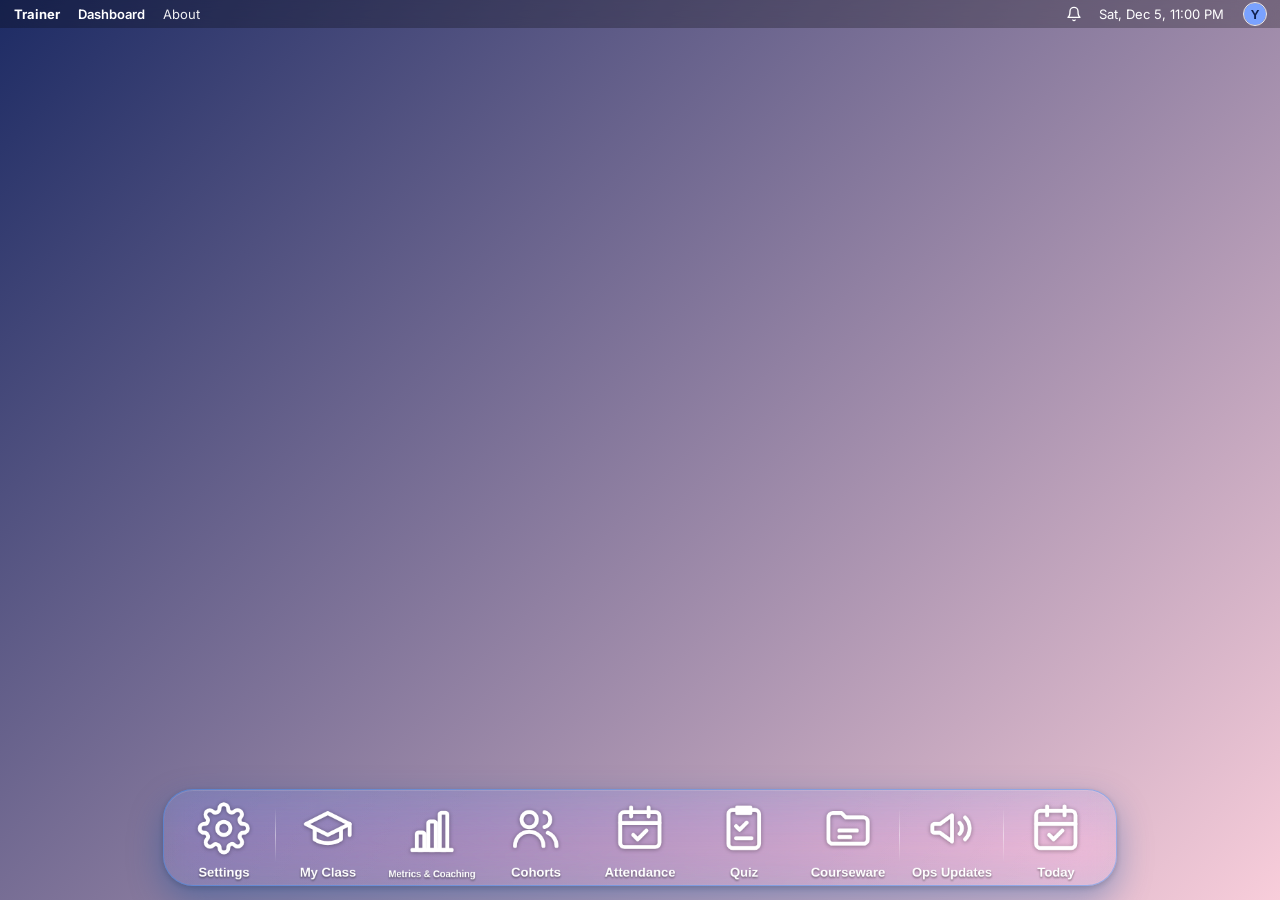
==== index.html @ 0bee83bf "Keep the Today app (published from another session) in the repo so builds don't drop it Co-Authored-" ====
<!doctype html>
<html lang="en">
<head>
  <meta charset="utf-8" />
  <meta name="viewport" content="width=device-width, initial-scale=1" />
  <title>Trainer Desk</title>
  <link rel="preconnect" href="https://fonts.googleapis.com" />
  <link rel="stylesheet" href="https://fonts.googleapis.com/css2?family=Fraunces:opsz,wght@9..144,500;9..144,600;9..144,700&family=Inter:wght@400;500;600;700;800&family=IBM+Plex+Mono:wght@500;600&family=Baloo+2:wght@600;700;800&display=swap" />
  <link rel="stylesheet" href="styles.css" />
  <link rel="stylesheet" href="coaching-compass/cc.css" />
  <link rel="stylesheet" href="today/today.css" />
</head>
<body>
  <header class="menubar">
    <div class="menubar-left">
      <span class="brand">Trainer</span>
      <span class="active-app" id="activeApp">Dashboard</span>
    </div>
    <div class="menubar-right">
      <span id="clock"></span>
    </div>
  </header>

  <main class="desktop" id="desktop"></main>

  <nav class="dock" id="dock" aria-label="Apps"></nav>

  <template id="windowTemplate">
    <section class="window" role="dialog">
      <div class="titlebar">
        <div class="traffic">
          <button class="light close" data-action="close" aria-label="Close"></button>
          <button class="light minimize" data-action="minimize" aria-label="Minimize"></button>
          <button class="light maximize" data-action="maximize" aria-label="Maximize"></button>
        </div>
        <h2 class="title"></h2>
      </div>
      <nav class="crumbs" aria-label="Breadcrumb"></nav>
      <div class="content"></div>
      <div class="resize-handle" aria-hidden="true"></div>
    </section>
  </template>

  <!-- Coaching: parked here until its window opens -->
  <div id="ccHolder" hidden>
<div class="cc-root" id="ccRoot">
<button class="ask-fab" id="askFab" type="button" aria-label="Ask AI" title="Ask AI about your saved coaching data">
  <span class="ask-fab-icon"><svg width="24" height="24" viewBox="0 0 24 24" fill="none" stroke="currentColor" stroke-width="1.8" stroke-linecap="round" stroke-linejoin="round"><path d="M12 3l1.9 4.6L18.5 9.5l-4.6 1.9L12 16l-1.9-4.6L5.5 9.5l4.6-1.9L12 3z"></path><path d="M19 15l.8 1.9 1.9.8-1.9.8L19 20.4l-.8-1.9-1.9-.8 1.9-.8L19 15z"></path><path d="M5 16.5l.6 1.3 1.3.6-1.3.6L5 20.3l-.6-1.3-1.3-.6 1.3-.6L5 16.5z"></path></svg></span>
  <span class="ask-fab-label">Ask AI</span>
</button>

<div class="ask-pop" id="askPop" role="dialog" aria-label="Ask AI" hidden>
  <div class="ask-pop-head">
    <label class="ask-label" for="askInput">What do you need?</label>
    <button class="ask-pop-close" id="askPopClose" type="button" aria-label="Close">&times;</button>
  </div>
  <div class="ask-row">
    <textarea id="askInput" rows="2" placeholder="e.g. Summarize the knowledge gap analysis for week 558"></textarea>
    <button class="primary" id="askSubmitBtn" type="button">Ask</button>
  </div>
  <div class="ask-chips" id="askChips"></div>
  <p class="hint" id="askScope" style="margin:12px 0 0;"></p>
</div>

<div class="cc-scroll" id="ccScroll">
<div class="shell">
  <main class="main">
    <div class="page-head" id="pageHead">
      <nav class="breadcrumb" id="breadcrumb"></nav>
      <header class="topbar" id="topbar">
        <div>
          <p class="eyebrow" id="sectionEyebrow"></p>
          <h1 id="sectionTitle"></h1>
        </div>
      </header>
    </div>
    <p class="sub page-sub" id="sectionSub"></p>


    <section class="panel" data-panel="home">
      <div class="home" id="homeBody">
        <div class="home-top" id="homeTop">
          <div id="homeHeader"></div>
          <div class="stat-row" id="statRow"></div>
        </div>
        <aside class="home-side" id="homeSide" aria-label="Latest analysis">
          <div id="overviewBody"></div>
        </aside>
        <div id="homeApps"></div>
      </div>
    </section>

    <section class="panel" data-panel="data">
      <div class="subtabs" id="dataTabs" hidden></div>
      <div id="repositoryBody" hidden></div>
      <div id="dataPullView">
        <p class="eyebrow">Trigger request</p>
        <div class="request-grid" id="requestForms"></div>
        <div id="requestResult"></div>
      </div>
    </section>

    <section class="panel" data-panel="ask">
      <div class="ask-page-head"><button class="ghost small" id="askAnotherBtn" type="button">Ask another question</button></div>
      <div id="askAnswers"></div>
    </section>

    <section class="panel" data-panel="team">
      <div class="trainee-picker" id="teamCohortPicker"></div>
      <div class="subtabs week-tabs" id="teamWeekTabs" hidden></div>
      <div class="card"><div id="teamPanel"></div></div>
    </section>

    <section class="panel" data-panel="individual">
      <div class="trainee-picker cohort-level" id="indCohortPicker"></div>
      <div class="trainee-picker" id="traineePicker"></div>
      <div class="subtabs week-tabs" id="traineeWeekTabs" hidden></div>
      <div class="trainee-card card" id="traineeCard"></div>
    </section>

    <section class="panel" data-panel="cohorts">
      <div id="cohortsBody"></div>
    </section>

    <section class="panel" data-panel="speed">
      <div class="card" id="speedBody"></div>
    </section>

    <section class="panel" data-panel="spot">
      <div class="card" id="spotBody"></div>
    </section>

    <section class="panel" data-panel="settings">
      <div class="subtabs" id="resourceTabs"></div>
      <div id="settingsBody"></div>
    </section>

    <div class="report-actions" id="reportActions" hidden>
      <button class="ghost small" id="reportCopyBtn" type="button">Copy</button>
      <button class="ghost small" id="reportDocBtn" type="button">Export to Google Doc</button>
      <span class="report-label" id="reportLabel"></span>
      <span class="save-status" id="reportNote"></span>
    </div>

    <footer class="note">Analysis is generated by Claude from the data you provide &mdash; review before sharing with trainees.</footer>
  </main>
</div>

</div>

<div class="modal-root" id="modalRoot" hidden>
  <div class="modal-backdrop" id="modalBackdrop"></div>
  <div class="modal-card" id="modalCard" role="dialog" aria-modal="true"></div>
</div>

<div class="kebab-menu" id="kebabMenu" hidden></div>
</div>
  </div>

  <script src="workspace/workspace.js"></script>
  <script src="app.js"></script>
  <script src="coaching-compass/cc.js"></script>
  <script src="attendance/attendance.js"></script>
  <script src="notify/notify.js"></script>
  <script src="quiz/quiz.js"></script>
  <script src="courseware/courseware.js"></script>
  <script src="teamdocs/teamdocs.js"></script>
  <script src="manager/manager.js"></script>
  <script src="about/about.js"></script>
  <script src="today/today.js"></script>
</body>
</html>
---- styles.css ----
:root {
  --bg-1: #1d2b64;
  --bg-2: #f8cdda;
  --icon-size: 64px;
  --menubar-h: 28px;
  --font-ui: -apple-system, BlinkMacSystemFont, "SF Pro Display", "SF Pro Text", Inter, "Segoe UI", Roboto, sans-serif;
  font-family: var(--font-ui);
  color-scheme: light;
  --glass: rgba(255, 255, 255, 0.28);
  --glass-border: rgba(255, 255, 255, 0.45);
  --window-bg: #f5f5f7;
  --card: #ffffff;
  --window-fg: #1d1d1f;
  --muted: #86868b;
  --line: #e5e5ea;
  --window-border: rgba(0, 0, 0, 0.1);
  --accent: #007aff;
  --on-accent: #ffffff;
  --success: #34c759;
  --success-ink: #1d7a3a;
  --success-bg: rgba(52, 199, 89, 0.15);
  --warning: #ff9500;
  --warning-ink: #a85f00;
  --warning-bg: rgba(255, 149, 0, 0.16);
  --danger: #ff3b30;
  --danger-ink: #c4271d;
  --danger-bg: rgba(255, 59, 48, 0.12);
  --highlight: #ffcc00;
  --badge-bg: #ff3b30;
  --font-heading: var(--font-ui);
  --card-shadow: none;
  --window-shadow: 0 20px 50px rgba(0, 0, 0, 0.35);
  --radius-window: 12px;
  --radius-card: 12px;
}

/* Colorways (Settings → Appearance → Themes). Light is the default. Dark follows the viewer's system unless
   Light is pinned; Playful is its own choice and never follows the system. */
@media (prefers-color-scheme: dark) {
  :root:not([data-theme="light"]) body:not([data-appearance="light"]):not([data-appearance="playful"]) {
  color-scheme: dark;
  --glass: rgba(0, 0, 0, 0.45);
  --glass-border: rgba(255, 255, 255, 0.14);
  --window-bg: #000000;
  --card: #16181c;
  --window-fg: #e7e9ea;
  --muted: #71767b;
  --line: #2f3336;
  --window-border: #2f3336;
  --accent: #1d9bf0;
  --on-accent: #ffffff;
  --success: #00ba7c;
  --success-ink: #00ba7c;
  --success-bg: rgba(0, 186, 124, 0.16);
  --warning: #ffd400;
  --warning-ink: #ffd400;
  --warning-bg: rgba(255, 212, 0, 0.14);
  --danger: #f4212e;
  --danger-ink: #ff5a64;
  --danger-bg: rgba(244, 33, 46, 0.16);
  --highlight: #ffd400;
  --badge-bg: #1d9bf0;
  --card-shadow: none;
  --window-shadow: 0 20px 50px rgba(0, 0, 0, 0.7);
  }
}
:root[data-theme="dark"] body:not([data-appearance="light"]):not([data-appearance="playful"]),
body[data-appearance="dark"] {
  color-scheme: dark;
  --glass: rgba(0, 0, 0, 0.45);
  --glass-border: rgba(255, 255, 255, 0.14);
  --window-bg: #000000;
  --card: #16181c;
  --window-fg: #e7e9ea;
  --muted: #71767b;
  --line: #2f3336;
  --window-border: #2f3336;
  --accent: #1d9bf0;
  --on-accent: #ffffff;
  --success: #00ba7c;
  --success-ink: #00ba7c;
  --success-bg: rgba(0, 186, 124, 0.16);
  --warning: #ffd400;
  --warning-ink: #ffd400;
  --warning-bg: rgba(255, 212, 0, 0.14);
  --danger: #f4212e;
  --danger-ink: #ff5a64;
  --danger-bg: rgba(244, 33, 46, 0.16);
  --highlight: #ffd400;
  --badge-bg: #1d9bf0;
  --card-shadow: none;
  --window-shadow: 0 20px 50px rgba(0, 0, 0, 0.7);
}
body[data-appearance="light"] {
  color-scheme: light;
  --glass: rgba(255, 255, 255, 0.28);
  --glass-border: rgba(255, 255, 255, 0.45);
  --window-bg: #f5f5f7;
  --card: #ffffff;
  --window-fg: #1d1d1f;
  --muted: #86868b;
  --line: #e5e5ea;
  --window-border: rgba(0, 0, 0, 0.1);
  --accent: #007aff;
  --on-accent: #ffffff;
  --success: #34c759;
  --success-ink: #1d7a3a;
  --success-bg: rgba(52, 199, 89, 0.15);
  --warning: #ff9500;
  --warning-ink: #a85f00;
  --warning-bg: rgba(255, 149, 0, 0.16);
  --danger: #ff3b30;
  --danger-ink: #c4271d;
  --danger-bg: rgba(255, 59, 48, 0.12);
  --highlight: #ffcc00;
  --badge-bg: #ff3b30;
  --font-heading: var(--font-ui);
  --card-shadow: none;
  --window-shadow: 0 20px 50px rgba(0, 0, 0, 0.35);
  --radius-window: 12px;
  --radius-card: 12px;
}
body[data-appearance="playful"] {
  color-scheme: light;
  --glass: rgba(255, 255, 255, 0.34);
  --glass-border: rgba(255, 255, 255, 0.6);
  --window-bg: #f0f9f0;
  --card: #ffffff;
  --window-fg: #2c3e50;
  --muted: #5d6d7e;
  --line: #d7ecd7;
  --window-border: #c8e6c9;
  --accent: #4caf50;
  --on-accent: #08330f;
  --success: #4caf50;
  --success-ink: #2e7d32;
  --success-bg: rgba(76, 175, 80, 0.16);
  --warning: #f9a825;
  --warning-ink: #8a5a00;
  --warning-bg: #fff9c4;
  --danger: #8a2be2;
  --danger-ink: #6b21b8;
  --danger-bg: #f1e4fb;
  --highlight: #ffeb3b;
  --violet: #8a2be2;
  --badge-bg: #8a2be2;
  --font-heading: "Baloo 2", "Fredoka", var(--font-ui);
  --card-shadow: 0 2px 4px rgba(44, 62, 80, 0.06), 0 10px 24px rgba(44, 62, 80, 0.14);
  --window-shadow: 0 24px 56px rgba(44, 62, 80, 0.32);
  --radius-window: 22px;
  --radius-card: 22px;
}

* { box-sizing: border-box; }
[hidden] { display: none !important; }

html, body {
  margin: 0;
  height: 100%;
  overflow: hidden;
}

body {
  background: linear-gradient(135deg, var(--bg-1), var(--bg-2));
  color: var(--window-fg);
  font-family: var(--font-ui);
}
h1, h2, h3, h4, h5, .title, .brand { font-family: var(--font-heading); }

body[data-wallpaper="ocean"] { --bg-1: #0f2027; --bg-2: #2c5364; }
body[data-wallpaper="sunset"] { --bg-1: #ff512f; --bg-2: #dd2476; }
body[data-wallpaper="forest"] { --bg-1: #134e5e; --bg-2: #71b280; }
body[data-wallpaper="photo"] { background: #1f2023 var(--wallpaper-photo) center / cover no-repeat; }

/* ---------- Menu bar ---------- */
.menubar {
  position: fixed;
  inset: 0 0 auto 0;
  height: calc(var(--menubar-h) + env(safe-area-inset-top, 0px));
  padding-top: env(safe-area-inset-top, 0px);
  display: flex;
  justify-content: space-between;
  align-items: center;
  padding-inline: 14px;
  font-size: 13px;
  color: #fff;
  background: rgba(0, 0, 0, 0.25);
  backdrop-filter: blur(20px);
  -webkit-backdrop-filter: blur(20px);
  z-index: 10000;
}
.menubar-left { display: flex; gap: 18px; }
.menubar .brand { font-weight: 700; }
.active-app { font-weight: 600; }

/* ---------- Desktop ---------- */
.desktop {
  position: absolute;
  inset: calc(var(--menubar-h) + env(safe-area-inset-top, 0px)) 0 0 0;
}

/* ---------- Dock ---------- */
#dock {
  position: fixed;
  left: 50%;
  bottom: calc(14px + env(safe-area-inset-bottom, 0px));
  transform: translateX(-50%);
  display: flex;
  align-items: flex-end;
  gap: 4px;
  padding: 6px 10px 5px;
  border-radius: 30px;
  /* Liquid glass, tinted by the colorway (Settings → Appearance → Themes): almost clear, with only a hint of the
     accent in the fill, the rim and the glow beneath, and very little white. */
  background: linear-gradient(180deg, color-mix(in srgb, var(--accent) 9%, rgba(255, 255, 255, 0.03)), color-mix(in srgb, var(--accent) 3%, transparent) 60%, color-mix(in srgb, var(--accent) 6%, rgba(255, 255, 255, 0.015)));
  border: 1px solid color-mix(in srgb, var(--accent) 32%, rgba(255, 255, 255, 0.12));
  box-shadow:
    inset 0 1px 0.5px rgba(255, 255, 255, 0.12),
    inset 0 -1px 1px rgba(255, 255, 255, 0.04),
    0 14px 34px color-mix(in srgb, var(--accent) 22%, rgba(0, 0, 0, 0.18)),
    0 2px 6px rgba(0, 0, 0, 0.18);
  backdrop-filter: blur(22px) saturate(150%) brightness(1.02);
  -webkit-backdrop-filter: blur(22px) saturate(150%) brightness(1.02);
  z-index: 9999;
}
/* A faint diagonal glint, like light sliding across the glass. */
#dock::before {
  content: "";
  position: absolute;
  inset: 0;
  border-radius: inherit;
  pointer-events: none;
  background: linear-gradient(115deg, rgba(255, 255, 255, 0.045) 0%, rgba(255, 255, 255, 0) 32%, rgba(255, 255, 255, 0) 68%, rgba(255, 255, 255, 0.026) 100%);
  mix-blend-mode: soft-light;
}

.dock-item {
  position: relative;
  display: flex;
  flex-direction: column;
  align-items: center;
  width: calc(var(--icon-size) + 36px);
  /* The face is drawn at full magnified size and scaled down, so the item keeps the base size. */
  height: calc(var(--icon-size) + 19.6px);
  border: 0;
  padding: 0;
  background: none;
  color: #fff;
  cursor: pointer;
  touch-action: none;
  user-select: none;
  -webkit-user-select: none;
}
/* Magnification scales the icon and its name together, upward from the base, so the dock
   itself never changes size. The face is laid out at the largest magnification (--dock-max)
   and scaled down to --mag / --dock-max: the browser caches it as a bitmap at that full size,
   so magnifying only ever shrinks the bitmap less, never stretches it (no visible pixels). */
.dock-face {
  --dock-max: 1.45; /* keep in step with the 0.45 boost in app.js */
  position: absolute;
  left: 50%;
  bottom: 0;
  display: flex;
  flex-direction: column;
  align-items: center;
  gap: calc(4px * var(--dock-max));
  transform: translateX(-50%) translateX(var(--shift, 0px)) scale(calc(var(--mag, 1) / var(--dock-max)));
  transform-origin: 50% 100%;
  will-change: transform;
}
.dock-icon {
  position: relative;
  width: calc(var(--icon-size) * var(--dock-max));
  height: calc(var(--icon-size) * var(--dock-max));
  border-radius: 24%;
  display: grid;
  place-items: center;
}
.dock-icon svg {
  width: 82%;
  height: 82%;
  color: #fff;
  filter: drop-shadow(0 1.5px 3px rgba(0, 0, 0, 0.35));
}
.dock-label {
  font-size: calc(13px * var(--dock-max));
  font-weight: 600;
  line-height: 1.2;
  white-space: nowrap;
  text-shadow: 0 1.5px 3px rgba(0, 0, 0, 0.45);
}
.dock-item.running .dock-icon::after {
  content: "";
  position: absolute;
  top: calc((var(--icon-size) + 1px) * var(--dock-max));
  left: 50%;
  width: calc(5px * var(--dock-max));
  height: calc(5px * var(--dock-max));
  margin-left: calc(-2.5px * var(--dock-max));
  border-radius: 50%;
  /* A small colored dot (the colorway's accent) that pops in when an app opens. */
  background: var(--accent);
  box-shadow: 0 0 calc(6px * var(--dock-max)) var(--accent);
  animation: dot-pop 0.35s cubic-bezier(0.34, 1.56, 0.64, 1) both;
}
@keyframes dot-pop { from { scale: 0; } to { scale: 1; } }
#dock.reordering .dock-item { cursor: grabbing; }
.dock-item.dragging { z-index: 1; opacity: 0.9; }
.dock-item.dragging .dock-icon svg { filter: drop-shadow(0 9px 15px rgba(0, 0, 0, 0.4)); }
.dock-item.bounce { animation: bounce 0.6s cubic-bezier(0.28, 0.84, 0.42, 1); }
@keyframes bounce {
  0%, 100% { transform: translateY(0); }
  28% { transform: translateY(-16px); }
  52% { transform: translateY(0); }
  70% { transform: translateY(-6px); }
  86% { transform: translateY(0); }
}
/* A thin divider between the trainer apps and the tools (Ops Updates, Settings). */
.dock-item.group-start::before {
  content: "";
  position: absolute;
  left: -3px;
  top: 14%;
  bottom: 22%;
  width: 1px;
  background: linear-gradient(180deg, transparent, rgba(255, 255, 255, 0.45), transparent);
}
/* Unread count on an app's icon. */
.dock-badge {
  position: absolute;
  top: calc(-3px * var(--dock-max));
  right: calc(-3px * var(--dock-max));
  min-width: calc(19px * var(--dock-max));
  height: calc(19px * var(--dock-max));
  padding: 0 calc(5px * var(--dock-max));
  border-radius: 99px;
  background: var(--badge-bg);
  color: #fff;
  font-size: calc(11px * var(--dock-max));
  font-weight: 700;
  line-height: calc(19px * var(--dock-max));
  text-align: center;
  box-shadow: 0 0 0 calc(2px * var(--dock-max)) rgba(0, 0, 0, 0.25);
}

/* ---------- Windows ---------- */
.window {
  position: absolute;
  min-width: 320px;
  min-height: 220px;
  display: flex;
  flex-direction: column;
  border-radius: var(--radius-window);
  overflow: hidden;
  background: var(--window-bg);
  color: var(--window-fg);
  border: 1px solid var(--window-border);
  box-shadow: var(--window-shadow);
  animation: pop 0.18s ease-out;
}
.window.inactive { box-shadow: 0 10px 30px rgba(0, 0, 0, 0.2); }
.window.inactive .light { background: #c7c7c7 !important; }
.window.closing { animation: shrink 0.15s ease-in forwards; }
.window.minimized { display: none; }
.window.maximized {
  top: 0 !important;
  left: 0 !important;
  width: 100% !important;
  height: calc(100% - var(--icon-size) - 54px) !important;
  border-radius: 0;
}
@keyframes pop {
  from { transform: scale(0.85); opacity: 0; }
  to { transform: scale(1); opacity: 1; }
}
@keyframes shrink {
  to { transform: scale(0.85); opacity: 0; }
}

.titlebar {
  position: relative;
  display: flex;
  align-items: center;
  height: 38px;
  padding: 0 12px;
  border-bottom: 1px solid var(--line);
  cursor: grab;
  user-select: none;
  flex-shrink: 0;
}
.titlebar:active { cursor: grabbing; }
.title {
  position: absolute;
  left: 0;
  right: 0;
  margin: 0;
  text-align: center;
  font-size: 13px;
  font-weight: 600;
  pointer-events: none;
}
.traffic { display: flex; gap: 8px; z-index: 1; }
.light {
  width: 12px;
  height: 12px;
  border-radius: 50%;
  border: 0;
  padding: 0;
  cursor: pointer;
}
.light.close { background: #ff5f57; }
.light.minimize { background: #febc2e; }
.light.maximize { background: #28c840; }

/* Breadcrumbs under every window's title: Trainer Desk › App › … */
.crumbs {
  display: flex;
  align-items: center;
  gap: 4px;
  height: 30px;
  padding: 0 14px;
  flex-shrink: 0;
  overflow: hidden;
  white-space: nowrap;
  font-size: 12px;
  color: var(--muted);
  border-bottom: 1px solid var(--line);
  background: color-mix(in srgb, var(--window-bg) 94%, var(--muted));
}
.crumbs .crumb {
  min-width: 0;
  max-width: 260px;
  overflow: hidden;
  text-overflow: ellipsis;
  border: 0;
  background: none;
  padding: 2px 4px;
  border-radius: 5px;
  font: inherit;
  color: inherit;
}
.crumbs button.crumb { cursor: pointer; }
.crumbs button.crumb:hover { color: var(--accent); background: color-mix(in srgb, var(--accent) 10%, transparent); }
.crumbs button.crumb:focus-visible { outline: 2px solid var(--accent); outline-offset: 1px; }
.crumbs .crumb-current { color: var(--window-fg); font-weight: 600; flex-shrink: 1; }
.crumbs .crumb-sep { opacity: 0.55; }
/* Dialogs sit below the title and crumbs, so the crumbs stay clickable. */
.window > .sheet { top: 69px; }
/* Coaching Compass's own trail moves into the window's crumb bar; its Back button stays. */
.content.embed .breadcrumb > :not(.crumb-back) { display: none; }

.content {
  flex: 1;
  overflow: auto;
  padding: 18px;
  font-size: 14px;
}

.resize-handle {
  position: absolute;
  right: 0;
  bottom: 0;
  width: 16px;
  height: 16px;
  cursor: nwse-resize;
}

/* ---------- App content ---------- */
.app-body h3 { margin: 0 0 10px; font-size: 15px; }
.app-body .muted { color: var(--muted); }

.app-body .form-row {
  display: flex;
  justify-content: space-between;
  align-items: center;
  padding: 12px 0;
  border-bottom: 1px solid var(--line);
  gap: 12px;
}
.app-body .form-row:last-child { border-bottom: 0; }
.app-body .form-row select, .app-body .form-row input[type="range"] { min-width: 160px; }

.app-body .stats {
  display: grid;
  grid-template-columns: repeat(3, 1fr);
  gap: 10px;
  margin-bottom: 18px;
}
.app-body .stat {
  padding: 12px;
  border-radius: 10px;
  border: 1px solid var(--line);
}
.app-body .stat .value { font-size: 22px; font-weight: 700; }
.app-body .stat .label { font-size: 12px; color: var(--muted); }

.app-body table { width: 100%; border-collapse: collapse; }
.app-body th, .app-body td {
  text-align: left;
  padding: 8px 6px;
  border-bottom: 1px solid var(--line);
}
.app-body th { font-size: 12px; color: var(--muted); font-weight: 600; }

.app-body .progress {
  height: 6px;
  border-radius: 3px;
  background: var(--line);
  overflow: hidden;
}
.app-body .progress > span {
  display: block;
  height: 100%;
  background: var(--accent);
}

.app-body .cohort-grid {
  display: grid;
  grid-template-columns: repeat(auto-fill, minmax(200px, 1fr));
  gap: 12px;
}
.app-body .cohort-card {
  padding: 14px;
  border-radius: 12px;
  border: 1px solid var(--line);
}
.app-body .cohort-card h4 { margin: 0 0 4px; font-size: 14px; }
.app-body .cohort-card .meta { font-size: 12px; color: var(--muted); margin-bottom: 10px; }
.app-body .badge {
  display: inline-block;
  padding: 2px 8px;
  border-radius: 999px;
  font-size: 11px;
  font-weight: 600;
}
.app-body .badge.active { background: var(--success-bg); color: var(--success-ink); }
.app-body .badge.upcoming { background: color-mix(in srgb, var(--accent) 16%, transparent); color: var(--accent); }
.app-body .badge.completed { background: color-mix(in srgb, var(--window-fg) 10%, transparent); color: var(--muted); }

@media (max-width: 640px) {
  .window {
    left: 8px !important;
    width: calc(100% - 16px) !important;
  }
  .app-body .stats { grid-template-columns: 1fr; }
}

.content.embed {
  position: relative;
  padding: 0;
  overflow: hidden;
}

@media (prefers-reduced-motion: reduce) {
  .window, .window.closing, .dock-item.bounce { animation: none; }
  .dock-item { transition: none; }
  .dock-item.running .dock-icon::after { animation: none; }
}
.dock-item:focus-visible { outline: 2px solid #fff; outline-offset: 4px; border-radius: 14px; }

.content.flush {
  padding: 0;
  overflow: hidden;
}

/* ---------- Settings ---------- */
.settings-layout {
  display: grid;
  grid-template-columns: 190px minmax(0, 1fr);
  height: 100%;
}
.settings-nav {
  display: flex;
  flex-direction: column;
  gap: 2px;
  padding: 14px 10px;
  border-right: 1px solid var(--line);
  background: color-mix(in srgb, var(--window-fg) 4%, transparent);
  overflow-y: auto;
}
.settings-nav button {
  display: flex;
  align-items: center;
  gap: 10px;
  padding: 6px 10px;
  border: 0;
  border-radius: 7px;
  background: none;
  color: inherit;
  font: inherit;
  font-size: 13px;
  text-align: left;
  cursor: pointer;
}
.settings-nav button:hover { background: color-mix(in srgb, var(--window-fg) 7%, transparent); }
.settings-nav button[aria-current="page"] { background: var(--accent); color: var(--on-accent); }
.settings-nav button:focus-visible { outline: 2px solid var(--accent); outline-offset: 1px; }
.nav-icon {
  width: 22px;
  height: 22px;
  flex: none;
  display: grid;
  place-items: center;
  border-radius: 6px;
  color: #fff;
}
.nav-icon svg { width: 14px; height: 14px; }
.settings-page-slot { min-width: 0; min-height: 0; }
.settings-page {
  height: 100%;
  overflow-y: auto;
  padding: 18px 22px;
}
.settings-page.cc-ui {
  position: relative;
  contain: layout; /* keeps Coaching Compass's pop-ups inside this page */
  overflow: hidden;
  padding: 0;
  background: transparent;
}
.cc-ui-scroll {
  height: 100%;
  overflow-y: auto;
  padding: 18px 22px;
}

.photo-row { align-items: flex-start; }
.photo-note { margin: 4px 0 0; font-size: 12px; max-width: 30ch; }
.photo-controls { display: flex; align-items: center; gap: 8px; flex-wrap: wrap; justify-content: flex-end; }
.photo-thumb {
  width: 56px;
  height: 36px;
  border-radius: 6px;
  border: 1px solid var(--line);
  background: center / cover no-repeat;
}
.button-like {
  position: relative;
  display: inline-flex;
  align-items: center;
  padding: 5px 12px;
  border: 1px solid var(--line);
  border-radius: 7px;
  background: var(--card);
  color: inherit;
  font: inherit;
  font-size: 13px;
  cursor: pointer;
}
.button-like:hover { background: color-mix(in srgb, var(--window-fg) 6%, var(--window-bg)); }
.button-like:focus-within, .button-like:focus-visible { outline: 2px solid var(--accent); outline-offset: 1px; }
.button-like input[type="file"] { position: absolute; inset: 0; opacity: 0; cursor: pointer; }

@media (max-width: 640px) {
  .settings-layout { grid-template-columns: 1fr; grid-template-rows: auto minmax(0, 1fr); }
  .settings-nav { flex-direction: row; border-right: 0; border-bottom: 1px solid var(--line); overflow-x: auto; }
}

/* ---------- Cohorts ---------- */
.app-body .app-head {
  display: flex;
  align-items: center;
  justify-content: space-between;
  gap: 12px;
  margin-bottom: 10px;
}
.app-body .app-head h3 { margin: 0; }
.app-body .stats-4 { grid-template-columns: repeat(4, 1fr); }
.app-body .stat .of { font-size: 14px; font-weight: 500; color: var(--muted); }
.btn,
.btn-primary {
  padding: 7px 14px;
  border-radius: 8px;
  border: 1px solid var(--line);
  background: var(--card);
  color: inherit;
  font: inherit;
  font-size: 13px;
  font-weight: 600;
  cursor: pointer;
}
.btn-primary { background: var(--accent); border-color: var(--accent); color: var(--on-accent); }
.btn:hover { background: color-mix(in srgb, var(--window-fg) 6%, var(--window-bg)); }
.btn-primary:hover { filter: brightness(1.08); }
.btn:focus-visible, .btn-primary:focus-visible { outline: 2px solid var(--accent); outline-offset: 2px; }
.app-body .badge.unscheduled { background: var(--warning-bg); color: var(--warning-ink); }

.sheet {
  position: absolute;
  inset: 0;
  z-index: 5;
  display: grid;
  place-items: start center;
  padding: 48px 16px 16px;
  background: rgba(0, 0, 0, 0.25);
}
.sheet-card {
  width: min(380px, 100%);
  display: flex;
  flex-direction: column;
  gap: 12px;
  padding: 20px;
  border-radius: 12px;
  background: var(--card);
  color: var(--window-fg);
  box-shadow: 0 18px 40px rgba(0, 0, 0, 0.3);
}
.sheet-card h3 { margin: 0 0 4px; font-size: 15px; }
.sheet-card .field { display: flex; flex-direction: column; gap: 5px; font-size: 12px; font-weight: 600; color: var(--muted); }
.sheet-card .field input,
.sheet-card .field select {
  padding: 8px 10px;
  border: 1px solid var(--line);
  border-radius: 8px;
  background: var(--card);
  color: var(--window-fg);
  font: inherit;
  font-size: 13px;
  font-weight: 400;
}
.sheet-card .field :focus { outline: 2px solid var(--accent); outline-offset: 0; }
.sheet-status { margin: 0; min-height: 1em; font-size: 12px; color: var(--muted); }
.sheet-actions { display: flex; justify-content: flex-end; gap: 8px; }
@media (max-width: 640px) {
  .app-body .stats-4 { grid-template-columns: repeat(2, 1fr); }
}

.app-body .metric-groups {
  display: grid;
  grid-template-columns: repeat(3, 1fr);
  gap: 12px;
  margin-bottom: 18px;
}
.app-body .metric-group {
  padding: 12px;
  border-radius: 12px;
  background: color-mix(in srgb, var(--window-fg) 4%, transparent);
}
.app-body .metric-group h4 {
  margin: 0 0 8px;
  font-size: 11px;
  font-weight: 700;
  letter-spacing: 0.06em;
  text-transform: uppercase;
  color: var(--muted);
}
.app-body .metric-pair { display: grid; grid-template-columns: 1fr 1fr; gap: 8px; }
.app-body .metric-pair.single { grid-template-columns: 1fr; }
.app-body .metric-pair .stat { background: var(--window-bg); }
.app-body .stat .hint { margin-top: 4px; font-size: 11px; color: var(--muted); line-height: 1.35; }
.content.app-body { container-type: inline-size; }
@container (max-width: 820px) {
  .metric-groups { grid-template-columns: 1fr !important; }
}
@container (max-width: 520px) {
  .metric-groups { grid-template-columns: 1fr !important; }
}

.app-body .group-head { display: flex; align-items: center; justify-content: space-between; gap: 8px; margin-bottom: 8px; }
.app-body .group-head h4 { margin: 0; }
.btn-small { padding: 3px 10px; font-size: 12px; }
.btn:disabled { opacity: 0.6; cursor: default; }
.app-body .group-note { margin: 8px 0 0; min-height: 1em; font-size: 11px; color: var(--muted); }

.app-body .group-avg {
  display: inline-flex;
  align-items: baseline;
  gap: 6px;
  margin-right: auto;
  margin-left: 10px;
}
.app-body .group-avg b { font-size: 18px; font-weight: 700; }
.app-body .group-avg small { font-size: 11px; color: var(--muted); }
.app-body .group-head h4,
.app-body .group-avg small,
.app-body .group-head .btn { white-space: nowrap; }
.app-body .group-head .btn { flex: none; }

/* ---------- Cohort list, schedule, My Class ---------- */
.app-body .stats-5 { grid-template-columns: repeat(5, 1fr); }
@container (max-width: 700px) { .app-body .stats-5 { grid-template-columns: repeat(3, 1fr); } }
.app-body .overview-freeze {
  position: sticky;
  top: -18px;
  z-index: 3;
  margin: -18px -18px 0;
  padding: 18px 18px 10px;
  background: var(--window-bg);
  border-bottom: 1px solid var(--line);
}
.app-body .overview-freeze .metric-groups { margin-bottom: 0; }
.app-body .cohort-section { margin-top: 18px; }
.app-body .cohort-section h4 { margin: 0 0 8px; font-size: 13px; }
.app-body .cohort-section .empty { margin: 0; font-size: 13px; }
.app-body .cohort-list { list-style: none; margin: 0; padding: 0; border: 1px solid var(--line); border-radius: 10px; overflow: hidden; }
.app-body .cohort-row + .cohort-row { border-top: 1px solid var(--line); }
.app-body .row-main {
  display: grid;
  grid-template-columns: minmax(0, 2fr) minmax(0, 1.3fr) minmax(0, 1.6fr) minmax(0, 0.8fr) auto;
  align-items: center;
  gap: 12px;
  padding: 10px 12px;
}
.app-body .row-toggle {
  display: flex;
  align-items: center;
  gap: 8px;
  min-width: 0;
  padding: 0;
  border: 0;
  background: none;
  color: inherit;
  font: inherit;
  text-align: left;
  cursor: pointer;
}
.app-body .row-toggle b { display: block; font-size: 14px; }
.app-body .row-toggle small, .app-body .member-list small, .app-body .pick small { display: block; font-size: 12px; color: var(--muted); }
.app-body .chev { font-size: 18px; line-height: 1; color: var(--muted); transition: transform 0.15s; }
.app-body .cohort-row.open .chev { transform: rotate(90deg); }
.app-body .row-toggle:focus-visible { outline: 2px solid var(--accent); outline-offset: 2px; border-radius: 4px; }
.app-body .row-cell { font-size: 13px; }
.app-body .row-detail { padding: 4px 12px 14px 38px; }
.app-body .row-detail h5 { margin: 10px 0 6px; font-size: 11px; font-weight: 700; letter-spacing: 0.06em; text-transform: uppercase; color: var(--muted); }
@container (max-width: 700px) {
  .app-body .row-main { grid-template-columns: 1fr auto; }
  .app-body .row-main .row-cell { grid-column: 1 / -1; padding-left: 26px; }
}

.app-body .timeline { list-style: none; display: grid; grid-template-columns: repeat(4, 1fr); gap: 6px; margin: 0 0 6px; padding: 0; }
.app-body .timeline li { padding: 8px 10px; border-radius: 8px; border: 1px solid var(--line); border-top-width: 3px; }
.app-body .timeline .tl-classroom { border-top-color: #3b82f6; }
.app-body .timeline .tl-nesting { border-top-color: #10b981; }
.app-body .timeline .tl-now { background: color-mix(in srgb, var(--accent) 10%, transparent); border-color: var(--accent); }
.app-body .timeline .tl-done { opacity: 0.6; }
.app-body .tl-label { display: block; font-size: 12px; font-weight: 600; }
.app-body .tl-dates { display: block; font-size: 12px; color: var(--muted); }
@container (max-width: 560px) { .app-body .timeline { grid-template-columns: 1fr 1fr; } }

.app-body .member-list { list-style: none; margin: 0; padding: 0; display: grid; gap: 4px; }
.app-body .member-list li { display: flex; align-items: center; justify-content: space-between; gap: 8px; padding: 6px 8px; border-radius: 6px; background: color-mix(in srgb, var(--window-fg) 4%, transparent); font-size: 13px; }
.icon-btn { border: 0; background: none; color: var(--muted); font-size: 16px; line-height: 1; padding: 2px 6px; border-radius: 6px; cursor: pointer; }
.icon-btn:hover { color: #dc2626; background: color-mix(in srgb, #dc2626 10%, transparent); }

.pick-list { display: grid; gap: 4px; max-height: 280px; overflow-y: auto; }
.pick { display: flex; align-items: center; gap: 10px; padding: 6px 8px; border-radius: 6px; font-size: 13px; cursor: pointer; }
.pick:hover { background: color-mix(in srgb, var(--window-fg) 5%, transparent); }
.pick.taken { opacity: 0.55; cursor: default; }
.pick small { display: block; font-size: 12px; color: var(--muted); }

.app-body .pill-row { display: flex; gap: 6px; flex-wrap: wrap; margin-bottom: 12px; }
.app-body .pill { padding: 4px 12px; border-radius: 999px; border: 1px solid var(--line); background: none; color: inherit; font: inherit; font-size: 12px; cursor: pointer; }
.app-body .pill.on { background: var(--accent); border-color: var(--accent); color: var(--on-accent); }
.app-body .sub-line { margin: 2px 0 0; font-size: 13px; }
.app-body .progress-block { margin: 6px 0 12px; }
.app-body .progress-line { display: flex; justify-content: space-between; font-size: 13px; margin-bottom: 6px; }
.app-body .progress { height: 8px; }
.app-body .count { font-weight: 500; font-size: 13px; }

.app-body .schedule { list-style: none; margin: 0 0 8px; padding: 0; display: grid; gap: 4px; font-size: 14px; }
.app-body .schedule li { padding: 2px 0 2px 10px; border-left: 3px solid var(--line); }
.app-body .schedule .sch-now { border-left-color: var(--accent); }
.app-body .schedule .sch-done { color: var(--muted); }
.app-body .schedule .sch-endorse { border-left-color: #10b981; }
.app-body .sch-label { font-weight: 400; }

/* Cohort details card */
.app-body .cohort-detail { display: grid; gap: 8px; font-size: 14px; }
.app-body .cd-title { display: flex; align-items: center; flex-wrap: wrap; gap: 8px; font-size: 16px; }
.chip {
  display: inline-flex;
  align-items: center;
  padding: 2px 10px;
  border-radius: 999px;
  background: color-mix(in srgb, var(--window-fg) 8%, transparent);
  font-size: 12px;
  font-weight: 500;
}
.chip.mono {
  border-radius: 4px;
  padding: 2px 7px;
  font-family: "IBM Plex Mono", ui-monospace, monospace;
  font-size: 11px;
  font-weight: 600;
  letter-spacing: 0.04em;
  text-transform: uppercase;
}
.chip.ok { background: var(--success-bg); color: var(--success-ink); }
.app-body .cd-lines { margin: 0; line-height: 1.5; }
.app-body .cd-endorse { margin: 4px 0; font-weight: 700; }
.app-body .row-detail .cohort-detail { margin-top: 6px; }

/* Cohort row: bigger name, compact schedule */
.app-body .row-toggle b { font-size: 17px; }
.app-body .cohort-row.open .row-main { padding-bottom: 0; }
.app-body .row-detail { padding-top: 0; padding-left: 28px; }
.app-body .row-detail .cohort-detail { margin-top: 0; gap: 0; font-size: 11px; }
.app-body .row-detail .cd-endorse { margin: 0; }
.app-body .kebab { font-size: 18px; font-weight: 700; }

.menu-pop {
  position: absolute;
  z-index: 6;
  min-width: 170px;
  padding: 4px;
  border-radius: 8px;
  border: 1px solid var(--line);
  background: var(--card);
  box-shadow: 0 10px 24px rgba(0, 0, 0, 0.18);
  display: flex;
  flex-direction: column;
}
.menu-pop button { padding: 7px 10px; border: 0; border-radius: 6px; background: none; color: inherit; font: inherit; font-size: 13px; text-align: left; cursor: pointer; }
.menu-pop button:hover, .menu-pop button:focus-visible { background: color-mix(in srgb, var(--window-fg) 7%, transparent); outline: none; }
.menu-pop button.danger { color: var(--danger-ink); }

/* Active / Inactive trainees */
.app-body .member-actions { display: inline-flex; align-items: center; gap: 6px; }
.app-body .member-list li.is-inactive > span:first-child { color: var(--muted); }
.app-body tr.is-inactive td { color: var(--muted); }
.app-body .empty-group { margin: 0 0 4px; font-size: 12px; }
.status-pill {
  padding: 5px 14px;
  border-radius: 8px;
  border: 1.5px solid color-mix(in srgb, var(--window-fg) 30%, transparent);
  background: none;
  color: var(--muted);
  font: inherit;
  font-size: 13px;
  font-weight: 600;
  cursor: pointer;
}
.status-pill.on { background: var(--accent); border-color: var(--accent); color: var(--on-accent); }
.status-pill:hover { filter: brightness(1.06); }
.status-pill:focus-visible, .square-btn:focus-visible { outline: 2px solid var(--accent); outline-offset: 2px; }
.status-pill:disabled { opacity: 0.6; cursor: default; }
.square-btn {
  width: 30px;
  height: 30px;
  display: inline-grid;
  place-items: center;
  border-radius: 8px;
  border: 1px solid var(--line);
  background: var(--card);
  color: var(--muted);
  font-size: 16px;
  font-weight: 700;
  line-height: 1;
  cursor: pointer;
}
.square-btn:hover { color: var(--window-fg); }

.outline-btn {
  padding: 5px 12px;
  border-radius: 8px;
  border: 1.5px solid var(--accent);
  background: none;
  color: var(--accent);
  font: inherit;
  font-size: 13px;
  font-weight: 600;
  cursor: pointer;
  white-space: nowrap;
}
.outline-btn:hover { background: color-mix(in srgb, var(--accent) 8%, transparent); }
.outline-btn:focus-visible { outline: 2px solid var(--accent); outline-offset: 2px; }

/* ---------- Attendance ---------- */
.app-body .att-sub { margin: 2px 0 0; font-size: 12px; }
.app-body .att-legend { margin: 0 0 4px; font-size: 11px; }
.app-body .att-filter { display: flex; align-items: center; gap: 6px; font-size: 12px; color: var(--muted); }
.app-body select, .app-body .att-channel, .att-compose {
  padding: 5px 8px;
  border: 1px solid var(--line);
  border-radius: 8px;
  background: var(--card);
  color: var(--window-fg);
  font: inherit;
  font-size: 13px;
}
.app-body .att-detail { padding-right: 12px; }
.app-body .att-detail > .cd-lines { margin: 0 0 8px; font-size: 11px; }
.app-body .att-grid-wrap { overflow-x: auto; border: 1px solid var(--line); border-radius: 10px; }
.app-body .att-grid { width: max-content; min-width: 100%; font-size: 13px; border-collapse: separate; border-spacing: 0; }
.app-body .att-grid th, .app-body .att-grid td { padding: 4px 6px; border-bottom: 1px solid var(--line); white-space: nowrap; background: var(--card); }
.app-body .att-grid th small { display: block; font-weight: 400; }
.app-body .att-grid .att-name { position: sticky; left: 0; z-index: 2; width: 150px; min-width: 150px; max-width: 150px; overflow: hidden; text-overflow: ellipsis; }
.app-body .att-grid .att-total { position: sticky; left: 150px; z-index: 2; width: 88px; min-width: 88px; border-right: 1px solid var(--line); font-variant-numeric: tabular-nums; text-align: center; }
.app-body .att-grid .att-total-edge { border-right: 1px solid var(--line); }
.app-body .att-grid .att-phase { text-align: center; background: color-mix(in srgb, var(--accent) 10%, var(--window-bg)); color: var(--window-fg); }
.app-body .att-grid .att-phase.nest { background: color-mix(in srgb, var(--window-fg) 6%, var(--window-bg)); }
.app-body .att-grid .att-today { background: color-mix(in srgb, var(--accent) 7%, var(--window-bg)); }
.app-body .att-grid .att-group td { padding: 0; background: color-mix(in srgb, var(--window-fg) 5%, var(--window-bg)); font-weight: 600; font-size: 12px; }
.app-body .att-grid .att-group span { position: sticky; left: 8px; display: inline-block; padding: 5px 0; }
.app-body .att-grid .att-empty { font-size: 12px; }
.app-body .att-day { max-width: 112px; padding: 2px 3px; border-radius: 5px; font-size: 11.5px; }
.app-body .att-day.v-ontime { border-color: #16a34a; }
/* Late is orange, Absent and NCNS are red; On time stays white. */
.app-body .att-day.v-late25, .app-body .att-day.v-late50, .app-body .att-day.v-late75, .app-body .att-day.v-late100 { background-color: #f59e0b; border-color: #d97706; color: #1f1300; font-weight: 600; }
.app-body .att-day.v-absent, .app-body .att-day.v-ncns { background-color: #dc2626; border-color: #b91c1c; color: #fff; font-weight: 600; }
.grid-scroll-slider { width: 100%; margin-top: 6px; accent-color: var(--accent); }
.app-body .att-controls { margin-top: 10px; display: flex; flex-direction: column; gap: 6px; }
.app-body .att-line { display: flex; align-items: center; gap: 6px; flex-wrap: wrap; }
.app-body .att-channel { flex: 1; min-width: 220px; max-width: 380px; font-family: ui-monospace, SFMono-Regular, Menlo, monospace; font-size: 12px; }
.app-body .att-export { margin-left: auto; }
.att-icon { width: 28px; height: 28px; font-size: 13px; }
.att-icon:disabled { opacity: 0.45; cursor: default; }
.att-note { margin: 0; font-size: 12px; color: var(--muted); }
.att-note a { color: var(--accent); }
.sheet-card.att-wide { width: min(560px, 100%); max-height: calc(100% - 32px); overflow: auto; }
.att-compose { width: 100%; resize: vertical; line-height: 1.45; }
.att-compose:focus { outline: 2px solid var(--accent); outline-offset: 0; }
.att-compose-actions .att-spacer { flex: 1; }
.att-changed { color: var(--accent); }
.att-table-wrap { max-height: 320px; overflow: auto; border: 1px solid var(--line); border-radius: 8px; }
.att-table-wrap table { width: 100%; border-collapse: collapse; font-size: 13px; }
.att-table-wrap th, .att-table-wrap td { padding: 6px 10px; text-align: left; border-bottom: 1px solid var(--line); }
.att-table-wrap th { position: sticky; top: 0; background: var(--card); font-size: 12px; color: var(--muted); }
.att-history { list-style: none; margin: 0; padding: 0; }
.att-history li { display: flex; align-items: center; justify-content: space-between; gap: 8px; padding: 6px 0; border-top: 1px solid var(--line); font-size: 13px; }
.att-toast {
  position: absolute;
  left: 50%;
  bottom: 20px;
  z-index: 6;
  transform: translateX(-50%);
  padding: 9px 16px;
  border-radius: 8px;
  background: var(--accent);
  color: var(--on-accent);
  font-size: 13px;
  box-shadow: 0 10px 24px rgba(0, 0, 0, 0.25);
}

/* ---------- Performance (Cohorts → trainee) ---------- */
.sheet-card.perf-card { width: min(780px, 100%); max-height: calc(100% - 32px); overflow: hidden; }
.perf-card > h3, .perf-card .perf-head, .perf-card .sheet-actions { flex: none; }
.perf-card .perf-head { display: flex; flex-direction: column; gap: 12px; padding-bottom: 12px; border-bottom: 1px solid var(--line); }
.perf-card .perf-summary { display: grid; grid-template-columns: repeat(3, 1fr); gap: 8px; }
.perf-card .stat { padding: 10px 12px; border: 1px solid var(--line); border-radius: 10px; }
.perf-card .stat .value { font-size: 22px; font-weight: 700; }
.perf-card .stat .label { font-size: 12px; color: var(--muted); }
.perf-card .stat .hint { margin-top: 3px; font-size: 11px; color: var(--muted); }
.perf-card .muted { color: var(--muted); }
.perf-card .perf-weeks, .perf-card .perf-tabs { display: flex; gap: 6px; flex-wrap: wrap; }
.perf-card .pill { padding: 4px 12px; border-radius: 999px; border: 1px solid var(--line); background: none; color: inherit; font: inherit; font-size: 12px; cursor: pointer; }
.perf-card .pill b { margin-left: 4px; }
.perf-card .pill.on { background: var(--accent); border-color: var(--accent); color: var(--on-accent); }
.perf-card .pill:focus-visible { outline: 2px solid var(--accent); outline-offset: 2px; }
.perf-card .perf-meta { margin: 0; font-size: 12px; }
.perf-card .perf-detail { flex: 1 1 auto; min-height: 120px; overflow: auto; padding: 14px; border-radius: 10px; background: var(--surface, var(--window-bg)); color: var(--ink, inherit); font-size: 13px; }
@media (max-width: 560px) { .perf-card .perf-summary { grid-template-columns: 1fr; } }

/* Cohort row actions: + Add Trainee and the cohort ⋮ menu */
.app-body .row-actions { display: inline-flex; align-items: center; gap: 6px; }
.app-body .row-actions .square-btn { width: 28px; height: 28px; }
.btn-danger {
  padding: 7px 14px;
  border-radius: 8px;
  border: 1px solid var(--danger);
  background: var(--danger);
  color: #fff;
  font: inherit;
  font-size: 13px;
  font-weight: 600;
  cursor: pointer;
}
.btn-danger:hover { filter: brightness(1.08); }
.btn-danger:disabled { opacity: 0.6; cursor: default; }
.btn-danger:focus-visible { outline: 2px solid #dc2626; outline-offset: 2px; }
.app-body .my-class + .my-class { margin-top: 22px; }
.app-body .my-class .progress-block { margin: 0 0 10px; }

/* ---------- Notes & Feedback (Cohorts → trainee) ---------- */
.sheet-card.notes-card { width: min(720px, 100%); height: min(640px, calc(100% - 32px)); overflow: hidden; }
.notes-card .notes-tabs { display: flex; gap: 4px; padding: 4px; border-radius: 10px; background: color-mix(in srgb, var(--window-fg) 6%, var(--window-bg)); }
.notes-card .notes-tabs [role="tab"] { flex: 1; padding: 7px 10px; border: 0; border-radius: 7px; background: none; color: var(--muted); font: inherit; font-size: 13px; font-weight: 600; cursor: pointer; }
.notes-card .notes-tabs [role="tab"][aria-selected="true"] { background: var(--card); color: var(--window-fg); box-shadow: 0 1px 3px rgba(0, 0, 0, 0.12); }
.notes-card .notes-tabs [role="tab"]:focus-visible { outline: 2px solid var(--accent); outline-offset: 1px; }
.notes-card .tab-count { margin-left: 4px; padding: 0 6px; border-radius: 999px; background: color-mix(in srgb, var(--window-fg) 8%, transparent); font-size: 11px; font-weight: 600; }
.notes-card .tab-count:empty { display: none; }
.notes-card .notes-spaces { flex: 1; min-height: 0; display: flex; flex-direction: column; }
.notes-card .note-space[hidden] { display: none !important; }
.notes-card .note-space { flex: 1; min-height: 0; }
.notes-card .note-space { display: flex; flex-direction: column; gap: 10px; padding: 14px 16px; border: 1px solid var(--line); border-radius: 12px; background: color-mix(in srgb, var(--window-fg) 3%, var(--window-bg)); min-width: 0; }
.notes-card .note-space h4 { margin: 0; font-size: 14px; }
.notes-card .note-space h4 .muted { font-weight: 500; }
.notes-card .muted { color: var(--muted); }
.notes-card textarea { width: 100%; resize: vertical; padding: 8px 10px; border: 1px solid var(--line); border-radius: 8px; background: var(--card); color: var(--window-fg); font: inherit; font-size: 13px; line-height: 1.45; }
.notes-card textarea:focus { outline: 2px solid var(--accent); outline-offset: 0; }
.notes-card .note-add { display: flex; align-items: center; justify-content: flex-end; gap: 8px; }
.notes-card .note-add .sheet-status { flex: 1; }
.notes-card .note-list { flex: 1; min-height: 0; list-style: none; margin: 0; padding: 0 2px 0 0; display: flex; flex-direction: column; gap: 6px; overflow: auto; }
.notes-card .note { padding: 8px 10px; border-radius: 8px; background: var(--card); border: 1px solid var(--line); }
.notes-card .note-head { display: flex; align-items: center; justify-content: space-between; gap: 8px; font-size: 11px; color: var(--muted); }
.notes-card .note p { margin: 4px 0 0; font-size: 13px; line-height: 1.45; white-space: pre-wrap; overflow-wrap: anywhere; }
.notes-card .note-empty { font-size: 12px; padding: 4px 0; }
.notes-card .note-menu { width: 24px; height: 24px; font-size: 15px; flex: none; }
.notes-card .note-edited { font-style: italic; }
.notes-card .note-edit { margin-top: 6px; }
.notes-card .note-bar { display: flex; align-items: center; justify-content: flex-end; gap: 6px; margin-top: 8px; }
.notes-card .note-bar > span { flex: 1; font-size: 12px; color: var(--muted); }
.notes-card .note-bar.confirm > span { color: #dc2626; font-weight: 600; }
.notes-card .note.editing { border-color: var(--accent); }
.btn-danger.btn-small { padding: 3px 10px; font-size: 12px; }
.notes-card .notes-actions { align-items: center; }
.notes-card .notes-actions [data-export-status] { flex: 1; min-height: 0; }
.notes-card .notes-actions a { color: var(--accent); font-weight: 600; }
.notes-card .doc-stale { color: #b45309; font-weight: 600; }
.notes-card .note-sent { color: #15803d; }
.notes-card .note-share { margin-top: 8px; padding-top: 8px; border-top: 1px dashed var(--line); }
.notes-card .note-share label { display: flex; flex-direction: column; gap: 6px; font-size: 12px; font-weight: 600; color: var(--muted); }
.notes-card .note-share textarea { font-weight: 400; color: var(--window-fg); }

/* ---------- Quiz ---------- */
.content.quiz-root { padding: 0; overflow: hidden; container-type: inline-size; }
.quiz-layout { display: grid; grid-template-columns: 200px minmax(0, 1fr); height: 100%; }
.quiz-side { display: flex; flex-direction: column; gap: 2px; padding: 14px 10px; border-right: 1px solid var(--line); overflow: auto; background: color-mix(in srgb, var(--window-fg) 3%, var(--window-bg)); }
.quiz-side .quiz-new { width: 100%; }
.quiz-side-note { margin: 4px 6px; font-size: 12px; color: var(--muted); }
.quiz-list { list-style: none; margin: 0; padding: 0; display: flex; flex-direction: column; gap: 2px; }
.quiz-list button { width: 100%; text-align: left; padding: 8px 10px; border: 0; border-radius: 8px; background: none; color: inherit; font: inherit; cursor: pointer; }
.quiz-list button b { display: block; font-size: 13px; overflow: hidden; text-overflow: ellipsis; white-space: nowrap; }
.quiz-list button small { font-size: 11px; color: var(--muted); }
.quiz-list button:hover { background: color-mix(in srgb, var(--window-fg) 6%, transparent); }
.quiz-list button[aria-current="true"] { background: var(--accent); color: var(--on-accent); }
.quiz-list button[aria-current="true"] small { color: rgba(255, 255, 255, 0.85); }
.quiz-list button:focus-visible { outline: 2px solid var(--accent); outline-offset: 1px; }
.quiz-main { overflow: auto; padding: 18px; }
.quiz-empty { max-width: 520px; margin: 40px auto; text-align: center; }
.quiz-empty p { line-height: 1.5; }
.quiz-top { display: flex; align-items: center; gap: 10px; margin-bottom: 10px; }
.quiz-top h3 { margin: 0; flex: 1; min-width: 0; overflow: hidden; text-overflow: ellipsis; white-space: nowrap; }
.quiz-save { font-size: 12px; }
.quiz-tabs { display: flex; gap: 4px; padding: 4px; margin-bottom: 14px; border-radius: 10px; background: color-mix(in srgb, var(--window-fg) 6%, var(--window-bg)); }
.quiz-tabs [role="tab"] { flex: 1; padding: 7px 10px; border: 0; border-radius: 7px; background: none; color: var(--muted); font: inherit; font-size: 13px; font-weight: 600; cursor: pointer; }
.quiz-tabs [role="tab"][aria-selected="true"] { background: var(--card); color: var(--window-fg); box-shadow: 0 1px 3px rgba(0, 0, 0, 0.12); }
.quiz-tabs [role="tab"]:focus-visible { outline: 2px solid var(--accent); outline-offset: 1px; }
.quiz-main input[type="text"], .quiz-main input[type="number"], .quiz-main input[type="url"], .quiz-main textarea, .quiz-main select { padding: 7px 9px; border: 1px solid var(--line); border-radius: 8px; background: var(--card); color: var(--window-fg); font: inherit; font-size: 13px; }
.quiz-main textarea { width: 100%; resize: vertical; line-height: 1.45; }
.quiz-main :is(input, textarea, select):focus { outline: 2px solid var(--accent); outline-offset: 0; }
.quiz-fields { display: grid; grid-template-columns: 1fr; gap: 10px; }
.quiz-fields label, .q-key, .quiz-send-row label, .quiz-run-row label, .quiz-paste { display: flex; flex-direction: column; gap: 5px; font-size: 12px; font-weight: 600; color: var(--muted); }
.quiz-fields label .muted, .q-key .muted { font-weight: 400; }
.quiz-fields input[type="text"] { font-size: 15px; font-weight: 600; }
.quiz-pass span { display: flex; align-items: center; gap: 6px; font-weight: 400; color: var(--window-fg); }
.quiz-pass input { width: 80px; }
.quiz-count { margin: 12px 0 8px; font-size: 12px; }
.q-list { list-style: none; margin: 0; padding: 0; display: flex; flex-direction: column; gap: 10px; }
.q-card { display: flex; flex-direction: column; gap: 8px; padding: 12px 14px; border: 1px solid var(--line); border-radius: 12px; background: color-mix(in srgb, var(--window-fg) 2%, var(--window-bg)); }
.q-head { display: flex; align-items: center; gap: 8px; flex-wrap: wrap; }
.q-head b { font-size: 13px; }
.q-points { display: flex; align-items: center; gap: 6px; font-size: 12px; color: var(--muted); }
.q-points input { width: 64px; }
.q-tools { margin-left: auto; display: flex; gap: 4px; }
.q-tools .square-btn { width: 28px; height: 28px; font-size: 13px; }
.q-tools .square-btn:disabled { opacity: 0.35; cursor: default; }
.q-choices { display: flex; flex-direction: column; gap: 6px; align-items: flex-start; }
.q-choice { display: flex; align-items: center; gap: 8px; width: 100%; }
.q-choice input[type="text"] { flex: 1; }
.q-correct { display: flex; align-items: center; gap: 4px; font-size: 12px; font-weight: 700; min-width: 42px; cursor: pointer; }
.q-x { border: 0; background: none; color: var(--muted); font-size: 18px; line-height: 1; cursor: pointer; padding: 0 4px; }
.q-x:hover { color: #dc2626; }
.q-help { margin: 0; font-size: 11px; }
.q-tf { display: flex; align-items: center; gap: 14px; font-size: 13px; }
.q-tf label { display: flex; align-items: center; gap: 5px; cursor: pointer; }
.q-add { display: flex; align-items: center; gap: 8px; flex-wrap: wrap; margin-top: 12px; font-size: 12px; color: var(--muted); }
.quiz-warn { margin-bottom: 12px; padding: 10px 14px; border-radius: 10px; background: color-mix(in srgb, #f59e0b 14%, var(--window-bg)); font-size: 13px; }
.quiz-warn ul { margin: 6px 0 0; padding-left: 18px; }
.quiz-send-row, .quiz-run-row { display: flex; align-items: flex-end; gap: 10px; flex-wrap: wrap; }
.quiz-send-row select, .quiz-run-row select { min-width: 260px; font-weight: 400; color: var(--window-fg); }
.quiz-send-help { margin: 8px 0 0; font-size: 12px; line-height: 1.5; }
.warn-text { color: var(--warning-ink); }
.quiz-note { margin: 10px 0 0; padding: 8px 12px; border-radius: 8px; background: color-mix(in srgb, var(--accent) 10%, var(--window-bg)); font-size: 13px; }
.quiz-h { margin: 18px 0 8px; font-size: 11px; font-weight: 700; letter-spacing: 0.06em; text-transform: uppercase; color: var(--muted); }
.quiz-preview { margin: 0; padding: 12px 14px; border: 1px solid var(--line); border-radius: 10px; white-space: pre-wrap; font: 12.5px/1.5 ui-monospace, SFMono-Regular, Menlo, monospace; max-height: 420px; overflow: auto; }
.app-body .quiz-stats { grid-template-columns: repeat(4, 1fr); margin-top: 14px; }
.quiz-byq { list-style: none; margin: 0; padding: 0; display: flex; flex-direction: column; gap: 6px; }
.quiz-byq li { display: grid; grid-template-columns: 24px minmax(0, 1fr) 160px 80px; align-items: center; gap: 10px; font-size: 13px; }
.byq-n { width: 22px; height: 22px; border-radius: 50%; display: grid; place-items: center; background: color-mix(in srgb, var(--window-fg) 8%, transparent); font-size: 11px; font-weight: 700; }
.byq-text { overflow: hidden; text-overflow: ellipsis; white-space: nowrap; }
.byq-text small { margin-left: 6px; color: var(--muted); font-size: 11px; }
.byq-bar { height: 8px; border-radius: 999px; background: var(--line); overflow: hidden; }
.byq-bar span { display: block; height: 100%; background: var(--accent); }
.byq-pct { text-align: right; font-weight: 600; font-variant-numeric: tabular-nums; }
.byq-pct small { color: var(--muted); font-weight: 400; }
.quiz-table { width: 100%; border-collapse: collapse; font-size: 13px; }
.quiz-table th, .quiz-table td { padding: 8px 10px; border-bottom: 1px solid var(--line); text-align: left; vertical-align: middle; }
.quiz-table th { font-size: 12px; color: var(--muted); font-weight: 600; }
.quiz-table td:last-child { text-align: right; }
.chip { display: inline-block; padding: 2px 8px; border-radius: 999px; font-size: 11px; font-weight: 700; background: color-mix(in srgb, var(--window-fg) 8%, transparent); color: var(--muted); }
.chip.ok { background: var(--success-bg); color: var(--success-ink); }
.chip.bad { background: var(--danger-bg); color: var(--danger-ink); }
.chip.warn { background: var(--warning-bg); color: var(--warning-ink); }
.sheet-card.quiz-detail { width: min(680px, 100%); max-height: calc(100% - 64px); overflow: auto; }
.quiz-detail > p.muted { margin: 0 0 12px; font-size: 13px; color: var(--muted); }
.quiz-detail > h3 { margin: 0 0 4px; }
.sheet-card.quiz-confirm { width: min(460px, 100%); }
.quiz-detail textarea { width: 100%; padding: 8px 10px; border: 1px solid var(--line); border-radius: 8px; background: var(--card); color: var(--window-fg); font: 12.5px/1.5 ui-monospace, SFMono-Regular, Menlo, monospace; resize: vertical; }
.quiz-paste { display: flex; flex-direction: column; gap: 6px; font-size: 12px; font-weight: 600; color: var(--muted); }
.quiz-answers { margin: 0; padding: 0; list-style: none; display: flex; flex-direction: column; gap: 10px; }
.quiz-answers li { padding: 10px 12px; border: 1px solid var(--line); border-radius: 10px; font-size: 13px; }
.qa-q { margin-bottom: 6px; }
.qa-row { display: grid; grid-template-columns: 76px minmax(0, 1fr); gap: 8px; padding: 2px 0; }
.qa-label { font-size: 11px; font-weight: 700; color: var(--muted); text-transform: uppercase; letter-spacing: 0.04em; padding-top: 2px; }
.qa-mark { display: flex; gap: 6px; justify-content: flex-end; margin-top: 6px; }
.quiz-raw summary { cursor: pointer; font-size: 12px; color: var(--muted); }
.quiz-raw pre { white-space: pre-wrap; font: 12px/1.5 ui-monospace, SFMono-Regular, Menlo, monospace; padding: 10px; border-radius: 8px; background: color-mix(in srgb, var(--window-fg) 5%, transparent); }
.quiz-detail .sheet-actions .flex { flex: 1; }
@container (max-width: 720px) {
  .quiz-layout { grid-template-columns: 1fr; grid-template-rows: auto minmax(0, 1fr); }
  .quiz-side { border-right: 0; border-bottom: 1px solid var(--line); max-height: 180px; }
  .app-body .quiz-stats { grid-template-columns: repeat(2, 1fr); }
  .quiz-byq li { grid-template-columns: 24px minmax(0, 1fr) 70px; }
  .byq-bar { display: none; }
}
.quiz-h-note { margin-left: 6px; font-weight: 400; letter-spacing: 0; text-transform: none; }

/* Quiz: side panel sections */
.quiz-nav { display: flex; align-items: center; gap: 10px; width: 100%; padding: 8px 10px; border: 0; border-radius: 8px; background: none; color: inherit; font: inherit; font-size: 13px; font-weight: 600; text-align: left; cursor: pointer; }
.quiz-nav svg { flex: none; color: var(--muted); }
.quiz-nav:hover { background: color-mix(in srgb, var(--window-fg) 6%, transparent); }
.quiz-nav[aria-current="page"] { background: var(--accent); color: var(--on-accent); }
.quiz-nav[aria-current="page"] svg { color: var(--on-accent); }
.quiz-nav:focus-visible { outline: 2px solid var(--accent); outline-offset: 1px; }
.quiz-sub { font-size: 12px; }
.quiz-top:has(> .quiz-sub) h3 { flex: 0 1 auto; }
.quiz-top .quiz-sub { flex: 1; }
.quiz-main.is-buckets { padding: 0; overflow: hidden; }
.bucket-layout { display: grid; grid-template-columns: 230px minmax(0, 1fr); height: 100%; }
.bucket-list { display: flex; flex-direction: column; gap: 10px; padding: 14px 10px; border-right: 1px solid var(--line); overflow: auto; }
.bucket-list .quiz-new { width: 100%; }
.bucket-editor { overflow: auto; padding: 18px; }
.linkish { border: 0; background: none; padding: 0; color: var(--accent); font: inherit; font-weight: 600; cursor: pointer; text-decoration: underline; }
.quiz-send-row select[data-pick-quiz], .quiz-run-row select[data-pick-quiz] { min-width: 220px; }
.roster-table td { vertical-align: top; }
.roster-table td:last-child { text-align: left; }
.roster-crm { display: block; font-size: 11px; }
/* Roster names open the trainee's quiz page: a link without the underline. */
.trainee-link { border: 0; background: none; padding: 0; font: inherit; font-weight: 700; color: var(--accent); cursor: pointer; text-align: left; text-decoration: none; }
.trainee-link:hover { text-decoration: none; opacity: 0.8; }
.trainee-link:focus-visible { outline: 2px solid var(--accent); outline-offset: 2px; border-radius: 3px; }
.trainee-top { flex-wrap: wrap; gap: 10px; }
.trainee-top h3 { margin: 0; flex: 0 1 auto; }
.trainee-top .quiz-sub { flex: 1; min-width: 0; }
.trainee-top [data-roster-refresh] { margin-left: auto; }
.roster-table tr.is-inactive td { color: var(--muted); }
.ok-text { color: var(--success-ink); }
.bad-text { color: var(--danger-ink); }
.link-form { display: grid; grid-template-columns: minmax(0, 1.2fr) minmax(0, 1.4fr) minmax(0, 1fr) auto; gap: 8px; align-items: center; }
.link-list { list-style: none; margin: 10px 0 0; padding: 0; display: flex; flex-direction: column; gap: 8px; }
.link-list li { display: flex; align-items: flex-start; gap: 8px; padding: 10px 12px; border: 1px solid var(--line); border-radius: 10px; }
.link-main { flex: 1; min-width: 0; }
.link-main a { color: var(--accent); text-decoration: none; }
.link-main a:hover { text-decoration: underline; }
.link-main small { display: block; overflow: hidden; text-overflow: ellipsis; white-space: nowrap; font-size: 11px; }
.link-main p { margin: 4px 0 0; font-size: 13px; }
.link-list .square-btn { width: 28px; height: 28px; }
.sheet-card .field input[type="url"] { padding: 8px 10px; border: 1px solid var(--line); border-radius: 8px; background: var(--card); color: var(--window-fg); font: inherit; font-size: 13px; font-weight: 400; }
@container (max-width: 820px) {
  .link-form { grid-template-columns: 1fr; }
  .bucket-layout { grid-template-columns: 1fr; grid-template-rows: auto minmax(0, 1fr); }
  .bucket-list { border-right: 0; border-bottom: 1px solid var(--line); max-height: 170px; }
}
@container (max-width: 720px) {
  .quiz-side { flex-direction: row; overflow-x: auto; max-height: none; }
  .quiz-nav { width: auto; white-space: nowrap; }
}

/* Quiz → Resources: Ask Claude for quiz questions */
.ai-box { display: flex; flex-direction: column; gap: 10px; margin-bottom: 8px; padding: 14px 16px; border: 1px solid color-mix(in srgb, var(--accent) 35%, var(--line)); border-radius: 12px; background: color-mix(in srgb, var(--accent) 5%, var(--window-bg)); }
.ai-title { margin: 0; font-size: 14px; }
.ai-opts { display: flex; align-items: center; gap: 16px; flex-wrap: wrap; font-size: 12px; color: var(--muted); }
.ai-opts label { display: flex; align-items: center; gap: 6px; }
.ai-opts input[type="number"] { width: 64px; }
.ai-types { display: flex; align-items: center; gap: 12px; flex-wrap: wrap; }
.ai-types label, .ai-use label { color: var(--window-fg); cursor: pointer; }
.ai-use { margin: 0; padding: 8px 12px; border: 1px solid var(--line); border-radius: 10px; display: flex; flex-direction: column; gap: 6px; font-size: 13px; }
.ai-use legend { padding: 0 4px; font-size: 12px; font-weight: 600; color: var(--muted); }
.ai-use label { display: flex; align-items: baseline; gap: 6px; flex-wrap: wrap; }
.ai-use small { font-size: 11px; }
.ai-paste summary { cursor: pointer; font-size: 12px; font-weight: 600; color: var(--muted); }
.ai-paste textarea { margin-top: 6px; }
.ai-actions, .ai-add { display: flex; align-items: center; gap: 10px; flex-wrap: wrap; }
.ai-actions .sheet-status { flex: 1; }
.ai-add label { display: flex; align-items: center; gap: 8px; font-size: 12px; font-weight: 600; color: var(--muted); }
.ai-add select { min-width: 220px; font-weight: 400; color: var(--window-fg); }
.ai-added { font-size: 12px; color: #15803d; font-weight: 600; }
.ai-list { list-style: none; margin: 0; padding: 0; display: flex; flex-direction: column; gap: 8px; }
.ai-q { display: flex; gap: 10px; padding: 10px 12px; border: 1px solid var(--line); border-radius: 10px; background: var(--card); }
.ai-q.is-off { opacity: 0.55; }
.ai-pick { padding-top: 2px; }
.ai-q-head { display: flex; align-items: center; gap: 8px; flex-wrap: wrap; }
.ai-q-head small { font-size: 11px; }
.ai-prompt { margin: 6px 0 4px; font-size: 13px; font-weight: 600; }
.ai-choices { margin: 0; padding-left: 4px; list-style: none; font-size: 13px; }
.ai-choices li { padding: 1px 0; }
.ai-choices li.is-answer { color: #15803d; font-weight: 600; }
.ai-key { margin: 0; font-size: 13px; }

/* Quiz → Send Quiz: pick trainees */
.pick-box { margin-top: 12px; padding: 12px 14px; border: 1px solid var(--line); border-radius: 10px; }
.pick-head { display: flex; align-items: baseline; gap: 8px; flex-wrap: wrap; margin-bottom: 8px; font-size: 13px; }
.pick-head .muted { font-size: 12px; }
.pick-tools { margin-left: auto; font-size: 12px; color: var(--muted); }
.pick-tools .linkish { text-decoration: none; }
.pick-grid { display: grid; grid-template-columns: repeat(auto-fill, minmax(260px, 1fr)); gap: 4px 12px; }
.pick-row { display: flex; align-items: center; gap: 8px; padding: 5px 6px; border-radius: 6px; font-size: 13px; cursor: pointer; }
.pick-row:hover { background: color-mix(in srgb, var(--window-fg) 5%, transparent); }
.pick-row.is-off { cursor: default; color: var(--muted); }
.pick-row small { font-size: 11px; }
.pick-name { flex: 0 1 auto; max-width: 70%; overflow: hidden; text-overflow: ellipsis; white-space: nowrap; }
.pick-row small { flex: 1 1 0; min-width: 60px; line-height: 1.25; }
.pick-row .chip { flex: none; }
.pick-sub { margin: 10px 0 4px; font-size: 11px; font-weight: 700; letter-spacing: 0.06em; text-transform: uppercase; }

/* Quiz: types and weights */
.weights-line { margin: 10px 0 0; font-size: 13px; }
.quiz-row2 { display: flex; align-items: flex-end; gap: 16px; flex-wrap: wrap; }
.quiz-type select { min-width: 280px; font-weight: 400; color: var(--window-fg); }
.quiz-type-edit { font-size: 12px; padding-bottom: 8px; }
.quiz-type-warn { margin: 0; font-size: 12px; }
.roster-table td.weighted b { font-size: 14px; }
.roster-table th small { font-weight: 400; }
.sheet-card.weights-card { width: min(460px, 100%); }
.weights-rows { display: flex; flex-direction: column; gap: 8px; }
.weights-row { display: flex; align-items: center; gap: 8px; }
.weights-row input[type="text"] { flex: 1; }
.weights-row input, .weights-pct input { padding: 7px 9px; border: 1px solid var(--line); border-radius: 8px; background: var(--card); color: var(--window-fg); font: inherit; font-size: 13px; }
.weights-pct { display: flex; align-items: center; gap: 4px; font-size: 13px; }
.weights-pct input { width: 72px; }
.weights-row .q-x:disabled { opacity: 0.3; cursor: default; }
.weights-total { margin: 0; font-size: 13px; font-weight: 600; }
.sheet-card.weights-card .btn-small { align-self: flex-start; }
.sheet-card.weights-card p.muted { margin: 0; font-size: 13px; line-height: 1.45; }

/* Check Quiz: review tools, Claude's analysis and the all-answers page */
.review-tools { display: flex; flex-wrap: wrap; align-items: center; gap: 8px; margin: 4px 0 12px; }
.analysis-card { margin: 0 0 16px; padding: 14px 16px; border: 1px solid color-mix(in srgb, var(--accent) 35%, var(--line)); border-radius: 12px; background: color-mix(in srgb, var(--accent) 5%, var(--window-bg)); }
.analysis-head { display: flex; align-items: baseline; gap: 10px; flex-wrap: wrap; }
.analysis-card h4 { margin: 0; font-size: 14px; }
.analysis-card h5 { margin: 12px 0 6px; font-size: 12px; text-transform: uppercase; letter-spacing: 0.04em; color: var(--muted); }
.analysis-summary { margin: 8px 0 0; line-height: 1.5; }
.analysis-list { margin: 0; padding-left: 20px; display: grid; gap: 8px; line-height: 1.45; }
.analysis-list .muted { font-size: 12.5px; }
.aa-filter { display: inline-flex; align-items: center; gap: 6px; font-size: 13px; margin-left: auto; }
.quiz-detail .aa-filter { margin: 8px 0 0; }
.aa-card { border: 1px solid var(--line); border-radius: 12px; padding: 12px 14px; margin-bottom: 12px; }
.aa-q { display: flex; gap: 10px; align-items: flex-start; }
.aa-q small { display: block; margin-top: 2px; }
.aa-choices { display: flex; flex-wrap: wrap; gap: 4px 14px; margin-top: 6px; font-size: 13px; }
.aa-choices .is-key { font-weight: 700; color: var(--ok-fg, #15803d); }
.aa-key { margin-top: 6px; font-size: 13px; }
.aa-key .qa-label { margin-right: 6px; }
.aa-table { margin-top: 8px; }
.aa-table td:first-child { width: 22%; }
.aa-answer { white-space: pre-wrap; }
.aa-none { margin: 8px 0 0; }
.aa-top { display: flex; flex-wrap: wrap; align-items: center; gap: 10px; margin-bottom: 10px; font-size: 13px; }
/* Check Quiz: the cohort level */
.cohort-cards { display: grid; grid-template-columns: repeat(auto-fill, minmax(260px, 1fr)); gap: 12px; }
.cohort-card { display: flex; flex-direction: column; gap: 6px; text-align: left; padding: 14px 16px; border: 1px solid var(--line); border-radius: 12px; background: var(--card); color: var(--window-fg); font: inherit; cursor: pointer; }
.cohort-card:hover { border-color: var(--accent); }
.cohort-card:focus-visible { outline: 2px solid var(--accent); outline-offset: 2px; }
.cohort-card.is-current { border-color: color-mix(in srgb, var(--accent) 55%, var(--line)); box-shadow: 0 0 0 3px color-mix(in srgb, var(--accent) 12%, transparent); }
.cohort-card .cc-top { display: flex; align-items: center; justify-content: space-between; gap: 8px; font-size: 14.5px; }
.cohort-card > .muted { font-size: 12.5px; }
.cohort-card .cc-nums { display: grid; grid-template-columns: repeat(3, 1fr); gap: 8px; margin-top: 4px; }
.cohort-card .cc-nums b { display: block; font-size: 15px; }
.cohort-card .cc-nums small { color: var(--muted); font-size: 11px; }
.find-box { display: flex; align-items: center; gap: 8px; font-size: 13px; font-weight: 600; margin: 4px 0 6px; }
.find-box input, .by-trainee-head input { width: min(320px, 100%); padding: 6px 10px; border: 1px solid var(--line); border-radius: 8px; background: var(--card); color: var(--window-fg); font: inherit; font-size: 13px; font-weight: 400; }
.find-list { list-style: none; margin: 0 0 12px; padding: 0; display: grid; gap: 4px; }
.find-list li { padding: 4px 0; }
.find-none { margin: 0 0 12px; }
.by-trainee-head { display: flex; align-items: center; justify-content: space-between; gap: 10px; flex-wrap: wrap; }
.analysis-panel { margin: 0 0 16px; border: 1px solid var(--line); border-radius: 12px; padding: 10px 12px 12px; }
.analysis-panel .an-tabs { margin-bottom: 10px; }
.an-dot { color: var(--accent); font-size: 9px; vertical-align: 2px; }
.an-row { display: flex; align-items: center; justify-content: space-between; gap: 10px; flex-wrap: wrap; margin-bottom: 10px; font-size: 13px; }
.an-pick { display: inline-flex; align-items: center; gap: 8px; font-weight: 600; color: var(--window-fg); }
.an-empty { margin: 0; font-size: 13px; }
.analysis-panel .analysis-card { margin: 0; }
/* Quiz → Trash */
.trash-head { display: flex; align-items: center; justify-content: space-between; gap: 10px; flex-wrap: wrap; margin-bottom: 10px; font-size: 13px; }
.trash-actions { display: flex; gap: 6px; justify-content: flex-end; flex-wrap: wrap; }
.btn-danger-ghost, .app-body .btn.btn-danger-ghost { color: var(--danger-ink); }
.app-body .btn.btn-danger-ghost:hover { border-color: var(--danger); }


/* Courseware: a lobby of tiles with previews */
.cw-host { display: flex; flex-direction: column; }
.cw-root { display: flex; flex-direction: column; min-height: 0; height: 100%; padding: 16px 18px 0; }
.cw-top { display: flex; align-items: center; gap: 12px; flex-wrap: wrap; margin-bottom: 10px; }
.cw-heading { display: flex; align-items: baseline; gap: 10px; flex: 1 1 220px; min-width: 0; flex-wrap: wrap; }
.cw-heading h3 { margin: 0; font-size: 17px; }
.cw-heading .muted { font-size: 12.5px; color: var(--muted); }
.cw-search { width: min(260px, 100%); padding: 7px 11px; border: 1px solid var(--line); border-radius: 9px; background: var(--card); color: var(--window-fg); font: inherit; font-size: 13px; }
.cw-chips { display: flex; flex-wrap: wrap; gap: 6px; margin-bottom: 12px; }
.cw-chip { border: 1px solid var(--line); background: var(--card); color: var(--window-fg); border-radius: 99px; padding: 4px 12px; font: inherit; font-size: 12.5px; font-weight: 600; cursor: pointer; }
.cw-chip small { color: var(--muted); margin-left: 3px; }
.cw-chip.is-on { background: var(--accent); border-color: var(--accent); color: var(--on-accent); }
.cw-chip.is-on small { color: rgba(255, 255, 255, 0.8); }
.cw-chip:focus-visible, .cw-preview:focus-visible, .cw-title a:focus-visible { outline: 2px solid var(--accent); outline-offset: 2px; }
.cw-body { flex: 1; min-height: 0; overflow: auto; padding: 4px 4px 18px; margin: 0 -4px; }
.cw-grid { list-style: none; margin: 0; padding: 0; display: grid; grid-template-columns: repeat(auto-fill, minmax(230px, 1fr)); gap: 16px; }
.cw-tile { display: flex; flex-direction: column; border: 1px solid var(--line); border-radius: 14px; background: var(--card); overflow: hidden; transition: transform 0.14s ease, box-shadow 0.14s ease, border-color 0.14s ease; }
.cw-tile:hover { transform: translateY(-2px); border-color: color-mix(in srgb, var(--accent) 45%, var(--line)); box-shadow: 0 10px 24px rgba(0, 0, 0, 0.12); }
.cw-preview { position: relative; display: block; aspect-ratio: 16 / 10; overflow: hidden; text-decoration: none; color: #fff; background: linear-gradient(145deg, color-mix(in srgb, var(--k) 88%, #fff), color-mix(in srgb, var(--k) 70%, #000)); }
.cw-cover { position: absolute; inset: 0; display: flex; flex-direction: column; align-items: center; justify-content: center; gap: 6px; font-size: 12px; letter-spacing: 0.04em; text-transform: uppercase; opacity: 0.95; }
.cw-cover svg { filter: drop-shadow(0 2px 6px rgba(0, 0, 0, 0.25)); }
/* A page peeking out of the tile, with the document's first lines on it. */
.cw-page { position: absolute; left: 14%; right: 14%; top: 12%; bottom: -8%; padding: 10px 12px; border-radius: 6px 6px 0 0; background: #fff; color: #334155; font-size: 10.5px; line-height: 1.45; overflow: hidden; box-shadow: 0 4px 14px rgba(0, 0, 0, 0.25); }
.cw-page-title { display: block; margin-bottom: 5px; font-size: 11.5px; font-weight: 700; color: #0f172a; }
.cw-thumb { position: absolute; inset: 0; width: 100%; height: 100%; object-fit: cover; object-position: top; background: #fff; }
.cw-busy { position: absolute; left: 0; right: 0; bottom: 0; padding: 4px 8px; font-size: 11px; background: rgba(0, 0, 0, 0.45); }
.cw-meta { display: flex; flex-direction: column; gap: 6px; padding: 10px 12px 12px; min-width: 0; }
.cw-title { display: flex; align-items: flex-start; gap: 6px; }
.cw-title a { flex: 1; min-width: 0; color: var(--window-fg); font-weight: 700; font-size: 13.5px; line-height: 1.3; text-decoration: none; overflow-wrap: anywhere; display: -webkit-box; -webkit-line-clamp: 2; -webkit-box-orient: vertical; overflow: hidden; }
.cw-title a:hover { color: var(--accent); }
.cw-title .square-btn { width: 26px; height: 26px; flex: none; }
.cw-tags { display: flex; flex-wrap: wrap; gap: 5px; }
.cw-tags .chip { background: color-mix(in srgb, var(--k, #64748b) 14%, transparent); color: color-mix(in srgb, var(--k, #64748b) 82%, var(--window-fg)); }
.cw-tags .cw-cat { --k: #64748b; }
.cw-note { margin: 0; font-size: 12.5px; color: var(--muted); line-height: 1.4; display: -webkit-box; -webkit-line-clamp: 2; -webkit-box-orient: vertical; overflow: hidden; }
.cw-host .cw-host-line, .cw-meta .cw-host { font-size: 11px; }
.cw-empty { max-width: 460px; margin: 40px auto; text-align: center; }
.cw-field { display: flex; flex-direction: column; gap: 4px; margin-bottom: 10px; font-size: 13px; font-weight: 600; }
.cw-field input { padding: 7px 10px; border: 1px solid var(--line); border-radius: 8px; background: var(--card); color: var(--window-fg); font: inherit; font-weight: 400; }
.cw-form { width: min(460px, 100%); }
@media (prefers-reduced-motion: reduce) { .cw-tile { transition: none; } .cw-tile:hover { transform: none; } }

/* Notification bell in the menu bar, its panel, and the Notion app */
.menubar-right { display: flex; align-items: center; gap: 12px; }
#bell { position: relative; display: inline-flex; align-items: center; justify-content: center; width: 26px; height: 22px; padding: 0; border: 0; border-radius: 6px; background: none; color: #fff; cursor: pointer; }
#bell:hover, #bell[aria-expanded="true"] { background: rgba(255, 255, 255, 0.18); }
#bell:focus-visible { outline: 2px solid #fff; outline-offset: 1px; }
.bell-badge { position: absolute; top: -3px; right: -4px; min-width: 15px; height: 15px; padding: 0 4px; border-radius: 99px; background: var(--badge-bg); color: #fff; font-size: 10px; font-weight: 700; line-height: 15px; text-align: center; }
.notif-panel { position: fixed; top: calc(var(--menubar-h) + 6px); right: 10px; width: min(380px, calc(100vw - 20px)); max-height: min(70vh, 560px); display: flex; flex-direction: column; border-radius: 14px; border: 1px solid var(--line); background: var(--card); color: var(--window-fg); box-shadow: 0 18px 50px rgba(0, 0, 0, 0.35); z-index: 10001; overflow: hidden; font-size: 13px; }
.np-head { display: flex; align-items: center; justify-content: space-between; gap: 8px; padding: 10px 14px; border-bottom: 1px solid var(--line); }
.np-actions { display: flex; gap: 10px; }
.np-actions button { border: 0; background: none; color: var(--accent); font: inherit; font-size: 12.5px; font-weight: 600; cursor: pointer; padding: 0; }
.np-actions button:disabled { color: var(--muted); cursor: default; }
.np-list { list-style: none; margin: 0; padding: 0; overflow: auto; }
.np-item { display: flex; flex-direction: column; gap: 2px; width: 100%; text-align: left; padding: 10px 14px; border: 0; border-bottom: 1px solid var(--line); background: none; color: inherit; font: inherit; cursor: pointer; }
.np-item:hover, .np-item:focus-visible { background: color-mix(in srgb, var(--window-fg) 6%, transparent); outline: none; }
.np-item.is-new { background: color-mix(in srgb, var(--accent) 8%, transparent); }
.np-item.is-new .np-title::before { content: ""; display: inline-block; width: 7px; height: 7px; margin-right: 6px; border-radius: 50%; background: var(--accent); }
.np-src { font-size: 11px; color: var(--muted); }
.np-title { font-weight: 700; overflow-wrap: anywhere; }
.np-body { color: var(--muted); display: -webkit-box; -webkit-line-clamp: 2; -webkit-box-orient: vertical; overflow: hidden; overflow-wrap: anywhere; }
.np-empty { padding: 22px 16px; color: var(--muted); text-align: center; }
.np-foot { padding: 8px 14px; border-top: 1px solid var(--line); font-size: 11.5px; color: var(--muted); }
.nt-host { display: flex; flex-direction: column; }
.nt-root { padding: 16px 20px 24px; overflow: auto; height: 100%; }
.nt-top { display: flex; align-items: center; justify-content: space-between; gap: 12px; flex-wrap: wrap; margin-bottom: 12px; }
.nt-heading { display: flex; align-items: baseline; gap: 10px; flex-wrap: wrap; }
.nt-heading h3 { margin: 0; font-size: 17px; }
.nt-heading .muted { font-size: 12.5px; color: var(--muted); }
.nt-setup { border: 1px solid var(--line); border-radius: 12px; padding: 12px 14px; margin-bottom: 14px; }
.nt-channel { display: flex; align-items: center; justify-content: space-between; gap: 10px; margin-bottom: 4px; }
.nt-help { margin: 4px 0 8px; font-size: 12.5px; color: var(--muted); }
.nt-row { display: flex; gap: 8px; }
.nt-feed-head { display: flex; align-items: center; justify-content: space-between; margin: 4px 0 8px; }
.nt-feed-head h4 { margin: 0; font-size: 14px; display: flex; align-items: center; gap: 8px; }
.nt-feed { list-style: none; margin: 0; padding: 0; display: grid; gap: 10px; }
.nt-item { padding: 12px 14px; border: 1px solid var(--line); border-radius: 12px; }
.nt-item.is-new { border-color: color-mix(in srgb, var(--accent) 45%, var(--line)); background: color-mix(in srgb, var(--accent) 5%, var(--window-bg)); }
.nt-item-top { display: flex; align-items: flex-start; justify-content: space-between; gap: 10px; }
.nt-item p { margin: 6px 0 0; font-size: 13px; line-height: 1.45; color: var(--muted); overflow-wrap: anywhere; }
.nt-item-foot { display: flex; align-items: center; gap: 12px; margin-top: 8px; font-size: 12.5px; }
.nt-item-foot a { color: var(--accent); font-weight: 600; text-decoration: none; }
.nt-item-foot .linkish { text-decoration: none; margin-left: auto; font-size: 12.5px; font-weight: 600; }

/* ---------- Colorway details ---------- */
/* Cards read as raised surfaces on the window background. */
.app-body .stat, .app-body .metric-group, .app-body .cohort-list, .cohort-card, .q-card, .nt-item, .nt-setup, .aa-card,
.analysis-panel, .link-list li, .att-grid-wrap, .cw-tile, .quiz-warn { background: var(--card); box-shadow: var(--card-shadow); }
.app-body .metric-pair .stat { box-shadow: none; }
body[data-appearance="dark"] .np-item.is-new, body[data-appearance="dark"] .nt-item.is-new { background: color-mix(in srgb, var(--accent) 12%, var(--card)); }

/* Light: the pop colors mean something: blue is the active choice, green is available/done, orange asks for care. */
.app-body .stat .value.ok, .ok-dot { color: var(--success-ink); }

/* Playful: soft, round and a little 3D. */
body[data-appearance="playful"] .window { border-width: 2px; }
body[data-appearance="playful"] :is(.app-body .stat, .app-body .metric-group, .app-body .cohort-list, .cohort-card, .q-card, .nt-item, .nt-setup, .aa-card,
  .analysis-panel, .analysis-card, .link-list li, .att-grid-wrap, .cw-tile, .quiz-warn, .sheet-card, .notif-panel, .menu-pop, .app-body .cohort-card, .notes-card .note-space) {
  border-radius: 22px;
  box-shadow: var(--card-shadow);
}
body[data-appearance="playful"] :is(.btn, .btn-primary, .btn-danger, .outline-btn, .button-like, .status-pill) { border-radius: 14px; font-weight: 700; }
body[data-appearance="playful"] .btn-primary, body[data-appearance="playful"] .status-pill.on { box-shadow: 0 3px 0 color-mix(in srgb, var(--accent) 60%, #1b5e20); }
body[data-appearance="playful"] :is(.btn-primary, .status-pill.on):active { transform: translateY(2px); box-shadow: 0 1px 0 color-mix(in srgb, var(--accent) 60%, #1b5e20); }
body[data-appearance="playful"] :is(.pill, .cw-chip, .chip) { border-radius: 99px; }
body[data-appearance="playful"] :is(.quiz-tabs [role="tab"][aria-selected="true"], .notes-card .notes-tabs [role="tab"][aria-selected="true"]) { box-shadow: inset 0 -3px 0 var(--highlight), 0 1px 3px rgba(44, 62, 80, 0.12); }
body[data-appearance="playful"] :is(.np-item.is-new, .nt-item.is-new) { background: color-mix(in srgb, var(--highlight) 22%, var(--card)); border-color: color-mix(in srgb, var(--highlight) 70%, var(--line)); }
body[data-appearance="playful"] .dock-item.running .dock-icon::after { background: var(--highlight); box-shadow: 0 0 calc(6px * var(--dock-max)) var(--highlight); }
body[data-appearance="playful"] .bell-badge { background: var(--violet); }
body[data-appearance="playful"] .titlebar .title { font-weight: 800; font-size: 14px; letter-spacing: 0.01em; }
body[data-appearance="playful"] :is(.quiz-top h3, .cw-heading h3, .nt-heading h3, .app-body h3, .sheet-card h3) { font-weight: 800; }
body[data-appearance="playful"] .menubar { background: rgba(44, 62, 80, 0.32); }
body[data-appearance="playful"] .settings-nav { background: color-mix(in srgb, var(--accent) 8%, var(--window-bg)); }

/* Theme choices in Settings → Appearance */
.theme-grid { display: grid; grid-template-columns: repeat(auto-fill, minmax(120px, 1fr)); gap: 10px; width: 100%; margin-top: 10px; }
.theme-card { display: flex; flex-direction: column; gap: 8px; padding: 10px; border: 2px solid var(--line); border-radius: 12px; background: var(--card); color: var(--window-fg); font: inherit; font-size: 13px; font-weight: 600; text-align: left; cursor: pointer; }
.theme-card:hover { border-color: color-mix(in srgb, var(--accent) 50%, var(--line)); }
.theme-card[aria-pressed="true"] { border-color: var(--accent); box-shadow: 0 0 0 3px color-mix(in srgb, var(--accent) 20%, transparent); }
.theme-card:focus-visible { outline: 2px solid var(--accent); outline-offset: 2px; }
.theme-preview { display: flex; gap: 0; height: 46px; border-radius: 8px; overflow: hidden; border: 1px solid rgba(128, 128, 128, 0.3); }
.theme-preview span { flex: 1; }
.theme-card small { font-weight: 400; color: var(--muted); font-size: 11.5px; }

/* Ops Updates */
.nt-tabs { margin: 0 0 12px; flex-wrap: wrap; }
.nt-tabs [role="tab"] { flex: 1 1 auto; white-space: nowrap; }
.nt-tabs .tab-count { margin-left: 4px; padding: 0 6px; border-radius: 999px; background: var(--accent); color: var(--on-accent); font-size: 11px; font-weight: 700; }
.nt-fwd { display: flex; flex-wrap: wrap; gap: 6px; margin-top: 8px; }
.sheet-card.nt-fwd-card { width: min(560px, 100%); max-height: calc(100% - 64px); overflow: auto; }
.nt-fwd-card textarea { width: 100%; padding: 8px 10px; border: 1px solid var(--line); border-radius: 8px; background: var(--card); color: var(--window-fg); font: 12.5px/1.5 ui-monospace, SFMono-Regular, Menlo, monospace; resize: vertical; }
.nt-cohorts { display: grid; gap: 4px; max-height: 190px; overflow: auto; margin: 4px 0; }
.nt-fwd-card > * { flex: none; }
.nt-fwd-card .cw-field { display: flex; flex-direction: column; gap: 4px; }
.nt-fwd-card .sheet-actions { position: sticky; bottom: -20px; padding: 10px 0 0; background: var(--card); }
.nt-cohorts { max-height: 150px; }

/* Performance is a page in the window, not a dialog. */
.sheet.page { padding: 0; place-items: stretch; background: var(--window-bg); }
.sheet.page .sheet-card.perf-card { width: 100%; max-height: none; height: 100%; border-radius: 0; box-shadow: none; padding: 18px 22px; }
.perf-card .perf-title { display: flex; align-items: center; justify-content: space-between; gap: 12px; flex: none; }
.perf-card .perf-title h3 { margin: 0; font-size: 17px; }
.perf-card .perf-modes { display: flex; gap: 6px; flex: none; }
.perf-card .speed-weeks { width: 100%; border-collapse: collapse; font-size: 13px; }
.perf-card .speed-weeks th, .perf-card .speed-weeks td { padding: 7px 8px; text-align: left; border-bottom: 1px solid var(--line); }
.perf-card .speed-weeks td:last-child { width: 55%; }
.perf-card .speed-bar-fill { display: block; height: 8px; border-radius: 4px; background: var(--accent); }
.export-bar { display: flex; align-items: center; gap: 12px; flex-wrap: wrap; margin: 8px 0 12px; }
.export-bar .check { display: inline-flex; align-items: center; gap: 6px; font-size: 12px; }
.export-bar .sheet-status { min-width: 0; }

.perf-card .perf-title [data-copy-msg] { margin-left: auto; }
.perf-card .need-short { color: var(--danger-ink, #b42318); font-weight: 600; }
.quiz-perf { padding: 10px 0; border-bottom: 1px solid var(--line); }
.quiz-perf:last-child { border-bottom: 0; }
.quiz-perf-head { display: flex; align-items: center; gap: 8px; flex-wrap: wrap; }
.quiz-perf-score { margin-left: auto; }
.quiz-opps { margin: 8px 0 0; padding-left: 18px; font-size: 12.5px; display: flex; flex-direction: column; gap: 6px; }
.nt-root .rem-when { display: grid; grid-template-columns: 1fr 1fr; gap: 10px; }
.nt-root .rem-details { white-space: pre-wrap; }
.nt-root textarea[name=details] { width: 100%; resize: vertical; font: inherit; box-sizing: border-box; }
.nt-root input[type=date], .nt-root input[type=time] { font: inherit; }

#rem-toasts { position: fixed; top: 40px; right: 16px; z-index: 100000; display: flex; flex-direction: column; gap: 10px; width: min(340px, calc(100vw - 32px)); }
.rem-toast { padding: 14px 16px; border-radius: 14px; background: var(--card, #fff); color: var(--window-fg, #111); border: 1px solid var(--line, rgba(0,0,0,.12)); box-shadow: 0 18px 40px rgba(0,0,0,.3); animation: rem-in .25s ease-out; }
.rem-toast-head { display: flex; align-items: center; gap: 8px; font-size: 14px; }
.rem-toast p { margin: 8px 0 0; font-size: 13px; white-space: pre-wrap; color: var(--muted, inherit); }
.rem-toast-foot { display: flex; gap: 8px; margin-top: 12px; justify-content: flex-end; }
@keyframes rem-in { from { opacity: 0; transform: translateY(-8px); } to { opacity: 1; transform: none; } }
@media (prefers-reduced-motion: reduce) { .rem-toast { animation: none; } }

#rem-flag { position: relative; display: inline-flex; align-items: center; justify-content: center; gap: 3px; height: 22px; min-width: 24px; padding: 0 6px; border: 0; border-radius: 6px; background: #d92d20; color: #fff; font: inherit; font-size: 11px; font-weight: 800; cursor: pointer; animation: rf-pulse 1.4s ease-in-out infinite; }
#rem-flag:hover { background: #b42318; }
#rem-flag:focus-visible { outline: 2px solid #fff; outline-offset: 2px; }
@keyframes rf-pulse { 0%, 100% { box-shadow: 0 0 0 0 rgba(217, 45, 32, 0.7); } 50% { box-shadow: 0 0 0 5px rgba(217, 45, 32, 0); } }
@media (prefers-reduced-motion: reduce) { #rem-flag { animation: none; } }
.nt-root .overdue-banner { margin: 12px 0 4px; padding: 10px 14px; border-radius: 10px; background: #d92d20; color: #fff; font-weight: 600; font-size: 13px; }
.nt-root .nt-item.is-overdue { border-left: 5px solid #d92d20; background: rgba(217, 45, 32, 0.08); }
.overdue-flag { padding: 2px 8px; border-radius: 6px; background: #d92d20; color: #fff; font-size: 11px; font-weight: 800; letter-spacing: 0.04em; }
.nt-root .nt-item-top { display: flex; align-items: center; gap: 8px; flex-wrap: wrap; }
.nt-root .nt-item-top .rem-menu { margin-left: auto; }

.quiz-summary-wrap { padding-bottom: 12px; margin-bottom: 8px; border-bottom: 1px solid var(--line); }
.quiz-summary-wrap h4 { margin: 0 0 8px; font-size: 13px; }
.quiz-summary { width: 100%; border-collapse: collapse; margin-bottom: 10px; font-size: 12.5px; }
.quiz-summary th, .quiz-summary td { padding: 6px 10px; border: 1px solid var(--line); text-align: center; }
.quiz-summary thead th { background: var(--surface, rgba(127,127,127,.08)); }
.quiz-summary th:first-child { text-align: left; }
.quiz-summary td.q-ok { background: var(--success-bg); color: var(--success-ink); }
.quiz-summary td.q-bad { background: var(--danger-bg); color: var(--danger-ink); }
.quiz-summary td.q-avg { font-weight: 700; }
.quiz-summary-foot { margin: 0; font-size: 12px; }

/* Ops Updates: the title and tabs stay put while the page scrolls. */
.nt-root .nt-sticky { position: sticky; top: -16px; z-index: 4; margin: -16px -20px 12px; padding: 16px 20px 0; background: var(--window-bg); box-shadow: 0 1px 0 var(--line); }
.nt-root .nt-sticky .nt-top { margin-bottom: 10px; }
.nt-root .nt-sticky .nt-tabs { margin-bottom: 10px; }

.tstatus { display: inline-block; margin-left: 6px; padding: 1px 8px; border-radius: 999px; font-size: 11px; font-weight: 700; vertical-align: middle; }
.tstatus small { font-weight: 500; opacity: 0.75; }
.tstatus.ts-pass { background: var(--success-bg); color: var(--success-ink); }
.tstatus.ts-fail { background: var(--danger-bg); color: var(--danger-ink); }
.tstatus.ts-resigned { background: var(--warning-bg); color: var(--warning-ink); }
.tstatus.ts-terminated { background: #4b1d1d; color: #fff; }
.goals-help { margin: 0; font-size: 12px; }

.dock-label.long { font-size: calc(9.5px * var(--dock-max)); letter-spacing: -0.01em; }
.app-body .member-list .tstatus small { display: inline; color: inherit; font-size: inherit; }

/* ---- Workspaces: banner, notices, profile ---- */
#ws-banner { position: fixed; top: calc(var(--menubar-h) + env(safe-area-inset-top, 0px)); left: 50%; transform: translateX(-50%); z-index: 99998; display: flex; align-items: center; gap: 12px; padding: 6px 8px 6px 14px; border-radius: 0 0 12px 12px; background: #1d4ed8; color: #fff; font-size: 12.5px; font-weight: 600; box-shadow: 0 6px 20px rgba(0, 0, 0, 0.35); }
#ws-banner button { border: 0; border-radius: 8px; padding: 4px 10px; background: #fff; color: #1d4ed8; font: inherit; font-size: 12px; font-weight: 700; cursor: pointer; }
.ws-toast { position: fixed; bottom: 110px; left: 50%; transform: translateX(-50%); z-index: 100001; padding: 9px 14px; border-radius: 10px; background: #111; color: #fff; font-size: 13px; box-shadow: 0 10px 30px rgba(0, 0, 0, 0.4); }
.profile-card { margin: 4px 0 18px; padding: 14px 16px; border: 1px solid var(--line); border-radius: 12px; background: var(--card); display: flex; flex-direction: column; gap: 12px; }
.profile-head { display: flex; align-items: center; gap: 12px; }
.profile-head small { display: block; }
.profile-av { width: 44px; height: 44px; border-radius: 50%; object-fit: cover; display: inline-grid; place-items: center; font-weight: 800; font-size: 18px; color: #10204f; }
.profile-view { display: flex; align-items: center; justify-content: space-between; gap: 12px; flex-wrap: wrap; font-size: 13px; }
.profile-view select { font: inherit; padding: 6px 8px; border-radius: 8px; border: 1px solid var(--line); background: var(--card); color: var(--window-fg); margin-right: 6px; }
.profile-note { margin: 0; font-size: 12.5px; }
.mgr-people { list-style: none; margin: 8px 0; padding: 0; display: flex; flex-direction: column; gap: 6px; }
.mgr-people li { display: flex; align-items: center; justify-content: space-between; gap: 10px; padding: 8px 10px; border: 1px solid var(--line); border-radius: 10px; background: var(--card); }

/* ---- Training Manager apps ---- */
.mg-root { padding: 16px 20px 26px; overflow: auto; height: 100%; }
.mg-top h3 { margin: 0; font-size: 18px; }
.mg-top { margin-bottom: 14px; }
.mg-kpis { display: grid; grid-template-columns: repeat(6, minmax(0, 1fr)); gap: 10px; margin-bottom: 16px; }
.mg-kpi { padding: 12px 14px; border: 1px solid var(--line); border-radius: 12px; background: var(--card); }
.mg-v { font-size: 24px; font-weight: 700; }
.mg-l { font-size: 12px; color: var(--muted); }
.mg-h { font-size: 11px; color: var(--muted); margin-top: 2px; }
.mg-grid { display: grid; grid-template-columns: minmax(0, 1fr) 330px; gap: 16px; align-items: start; }
.mg-h2 { margin: 0 0 10px; font-size: 12px; text-transform: uppercase; letter-spacing: 0.05em; color: var(--muted); }
.mg-cards { display: grid; grid-template-columns: repeat(2, minmax(0, 1fr)); gap: 12px; }
.mg-card, .mg-panel { padding: 14px 16px; border: 1px solid var(--line); border-radius: 14px; background: var(--card); }
.mg-panel { margin-bottom: 12px; }
.mg-card-h { display: flex; align-items: center; gap: 10px; margin-bottom: 10px; }
.mg-card-h small { display: block; color: var(--muted); font-size: 12px; }
.mg-av { width: 34px; height: 34px; flex: none; border-radius: 50%; object-fit: cover; display: inline-grid; place-items: center; font-weight: 700; font-size: 13px; color: #10204f; vertical-align: middle; }
.mg-pill { margin-left: auto; padding: 2px 9px; border-radius: 999px; font-size: 11px; font-weight: 700; background: color-mix(in srgb, var(--window-fg) 8%, var(--window-bg)); }
.mg-pill.ok { background: var(--success-bg); color: var(--success-ink); }
.mg-pill.bad { background: var(--danger-bg); color: var(--danger-ink); }
.mg-m { display: grid; grid-template-columns: repeat(3, 1fr); gap: 8px; margin-bottom: 8px; }
.mg-m div { padding: 7px 9px; border-radius: 9px; background: color-mix(in srgb, var(--window-fg) 5%, var(--window-bg)); }
.mg-m b { display: block; font-size: 16px; }
.mg-m span { font-size: 11px; color: var(--muted); }
.mg-bar { display: flex; height: 7px; border-radius: 4px; overflow: hidden; margin: 8px 0 4px; background: color-mix(in srgb, var(--window-fg) 10%, var(--window-bg)); }
.mg-bar i { display: block; height: 100%; }
.mg-bar .pass { background: #34c759; } .mg-bar .none { background: #c7c7cc; } .mg-bar .fail { background: #ff3b30; }
.mg-leg { display: flex; gap: 12px; font-size: 11.5px; color: var(--muted); }
.mg-leg b { color: var(--window-fg); }
.mg-card-f { display: flex; align-items: center; justify-content: space-between; margin-top: 10px; }
.mg-row { display: flex; gap: 8px; align-items: flex-start; padding: 7px 0; border-top: 1px solid var(--line); font-size: 12.5px; }
.mg-row:first-of-type { border-top: 0; }
.mg-row small { display: block; color: var(--muted); }
.mg-t { margin-left: auto; color: var(--muted); font-size: 11px; white-space: nowrap; }
.mg-tabs { display: flex; gap: 4px; margin-bottom: 10px; }
.mg-tabs button { padding: 4px 12px; border-radius: 999px; border: 1px solid var(--line); background: none; color: inherit; font: inherit; font-size: 12px; cursor: pointer; }
.mg-tabs button.on { background: var(--accent); border-color: var(--accent); color: var(--on-accent); }
.mg-tabs-big { margin-bottom: 14px; }
.mg-compare { display: grid; grid-template-columns: 80px 1fr 44px; gap: 6px 8px; align-items: center; font-size: 12.5px; }
.mg-compare.wide { grid-template-columns: 200px 1fr 50px 80px; }
.mg-compare small { display: block; color: var(--muted); font-size: 11px; }
.mg-track { height: 8px; border-radius: 4px; background: color-mix(in srgb, var(--window-fg) 10%, var(--window-bg)); overflow: hidden; }
.mg-track i { display: block; height: 100%; background: var(--accent); }
.mg-track i.bad { background: #ff3b30; }
.mg-note { margin: 8px 0 0; font-size: 11.5px; }
.mg-table-wrap { overflow: auto; border: 1px solid var(--line); border-radius: 12px; background: var(--card); }
.mg-table { width: 100%; border-collapse: collapse; font-size: 13px; }
.mg-table th, .mg-table td { padding: 8px 12px; text-align: left; border-bottom: 1px solid var(--line); white-space: nowrap; }
.mg-table thead th { font-size: 11px; text-transform: uppercase; letter-spacing: 0.04em; color: var(--muted); position: sticky; top: 0; background: var(--card); }
.mg-name { display: flex; align-items: center; gap: 8px; font-weight: 600; }
.mg-actions { display: flex; align-items: center; gap: 8px; flex-wrap: wrap; }
.mg-report { max-width: 640px; }
.mg-root .bad, .mg-table .bad { color: var(--danger-ink, #b42318); font-weight: 700; }
@media (max-width: 900px) { .mg-kpis { grid-template-columns: repeat(2, 1fr); } .mg-grid { grid-template-columns: 1fr; } .mg-cards { grid-template-columns: 1fr; } }

#avatar-btn { display: inline-flex; align-items: center; justify-content: center; width: 22px; height: 22px; padding: 0; margin-left: 8px; border: 0; border-radius: 50%; background: none; cursor: pointer; overflow: hidden; outline: 1.5px solid rgba(255, 255, 255, 0.85); }
#avatar-btn img, #avatar-btn span { width: 100%; height: 100%; border-radius: 50%; object-fit: cover; display: grid; place-items: center; font-size: 11px; font-weight: 800; color: #10204f; }
#avatar-btn:focus-visible { outline: 2px solid #fff; outline-offset: 2px; }
.avatar-pop { position: fixed; top: calc(var(--menubar-h) + 6px); right: 10px; z-index: 10002; width: 280px; max-height: 70vh; overflow: auto; padding: 8px; border-radius: 14px; border: 1px solid var(--line); background: var(--card); color: var(--window-fg); box-shadow: 0 18px 50px rgba(0, 0, 0, 0.4); font-size: 13px; }
.avatar-pop h6 { margin: 10px 8px 4px; font-size: 11px; text-transform: uppercase; letter-spacing: 0.05em; color: var(--muted); }
.avatar-pop h6 small { text-transform: none; letter-spacing: 0; margin-left: 4px; }
.ap-me { display: flex; align-items: center; gap: 10px; padding: 8px; }
.ap-me small { display: block; color: var(--muted); font-size: 12px; }
.ap-av { width: 28px; height: 28px; flex: none; border-radius: 50%; object-fit: cover; display: inline-grid; place-items: center; font-weight: 700; font-size: 12px; color: #10204f; }
.ap-me .ap-av { width: 36px; height: 36px; font-size: 14px; }
.ap-list { list-style: none; margin: 0; padding: 0; }
.ap-item { display: flex; align-items: center; gap: 10px; width: 100%; padding: 7px 8px; border: 0; border-radius: 8px; background: none; color: inherit; font: inherit; text-align: left; cursor: pointer; }
.ap-item:hover { background: color-mix(in srgb, var(--window-fg) 8%, var(--card)); }
.ap-item.is-on { background: color-mix(in srgb, var(--accent) 16%, var(--card)); }
.ap-item small { margin-left: auto; color: var(--muted); }
.ap-back { font-weight: 700; color: var(--accent); }
.ap-settings { margin-top: 6px; border-top: 1px solid var(--line); border-radius: 0 0 8px 8px; padding-top: 10px; color: var(--muted); }
.ap-empty { margin: 4px 8px 8px; color: var(--muted); font-size: 12.5px; }

#avatar-btn .av-dot { width: 100%; height: 100%; border-radius: 50%; object-fit: cover; display: grid; place-items: center; font-size: 13px; line-height: 1; }
.ap-ic { width: 28px; text-align: center; font-size: 16px; }
.profile-pick { display: flex; align-items: center; gap: 12px; flex-wrap: wrap; font-size: 13px; }
.animal-grid { display: flex; gap: 6px; flex-wrap: wrap; }
.animal { width: 38px; height: 38px; border-radius: 50%; border: 2px solid transparent; font-size: 22px; line-height: 1; cursor: pointer; display: grid; place-items: center; padding: 0; }
.animal:hover { transform: scale(1.08); }
.animal.is-on { border-color: var(--accent); box-shadow: 0 0 0 2px color-mix(in srgb, var(--accent) 35%, transparent); }
.animal-none { height: 38px; padding: 0 12px; border-radius: 999px; border: 2px solid var(--line); background: none; color: inherit; font: inherit; font-size: 12px; cursor: pointer; }
.animal-none.is-on { border-color: var(--accent); }
.animal:focus-visible, .animal-none:focus-visible { outline: 2px solid var(--accent); outline-offset: 2px; }
.mg-av, .ap-av { font-size: 17px; }
.profile-av { font-size: 24px; }

.mg-top { display: flex; align-items: flex-start; justify-content: space-between; gap: 12px; }
.mg-tw-head { display: flex; align-items: center; gap: 12px; margin-bottom: 14px; }
.mg-tw-head small { display: block; }
.mg-kpis-sm { margin-bottom: 14px; }
.mg-cohort-h { display: flex; align-items: baseline; gap: 10px; flex-wrap: wrap; margin-bottom: 8px; }
.mg-chips { display: flex; gap: 8px; flex-wrap: wrap; margin-bottom: 10px; }
.mg-chip { padding: 3px 10px; border-radius: 999px; font-size: 12px; font-weight: 600; background: color-mix(in srgb, var(--window-fg) 8%, var(--window-bg)); }
.mg-chip small { font-weight: 500; opacity: 0.75; }
.mg-chip.met { background: var(--success-bg); color: var(--success-ink); }
.mg-chip.miss { background: var(--danger-bg); color: var(--danger-ink); }
.mg-table td.met { color: var(--success-ink); font-weight: 700; }
.mg-table td.miss { color: var(--danger-ink); font-weight: 700; }
.mg-table tr.is-inactive td { opacity: 0.55; }
.mg-hits { display: flex; flex-direction: column; gap: 6px; max-height: 240px; overflow: auto; }
.mg-hit { display: flex; align-items: center; justify-content: space-between; gap: 10px; padding: 7px 10px; border: 1px solid var(--line); border-radius: 10px; }
.mg-add-note { margin: 0; font-size: 12px; }
.mg-kpis { grid-template-columns: repeat(auto-fit, minmax(140px, 1fr)); }
.mg-m4 { grid-template-columns: repeat(4, 1fr); }
.mg-pill.warn { background: var(--warning-bg); color: var(--warning-ink); }
.mg-card-h .kebab, .mg-table .kebab { flex: none; }
.mg-card-h .mg-pill { margin-left: auto; }
.mg-link { display: flex; align-items: center; gap: 8px; margin: 2px 0 6px; }
.mg-table small.muted { margin-left: 4px; }
.mg-table td:last-child, .mg-table th:last-child { position: sticky; right: 0; background: var(--card); box-shadow: -1px 0 0 var(--line); }

.nt-compose { margin: 12px 0; padding: 12px 14px; border: 1px solid var(--line); border-radius: 12px; background: var(--card); }
.nt-compose textarea { width: 100%; resize: vertical; font: inherit; box-sizing: border-box; }
.app-body .btn.is-done, .btn.is-done { border-color: var(--success-ink, #1a7f3c); color: var(--success-ink, #1a7f3c); }

.mg-ct-pool { max-height: 220px; }
.mg-conflicts { display: flex; flex-direction: column; gap: 8px; }
.mg-conflict { display: flex; align-items: center; justify-content: space-between; gap: 10px; padding: 8px 10px; border: 1px solid var(--line); border-radius: 10px; }
.mg-conflict small { display: block; color: var(--muted); font-size: 12px; }
.mg-conflict input { width: 150px; font: inherit; padding: 6px 8px; border: 1px solid var(--line); border-radius: 8px; background: var(--card); color: var(--window-fg); }
.sheet-card:has(#mg-ct) { width: min(540px, 100%); max-height: calc(100% - 32px); overflow: auto; }
.mg-ct-pool .pick small { display: block; color: var(--muted); font-size: 12px; }

.mg-toggle { display: inline-flex; align-items: center; gap: 6px; padding: 0; border: 0; background: none; color: inherit; font: inherit; cursor: pointer; text-align: left; }
.mg-toggle .chev { display: inline-block; transition: transform 0.15s; color: var(--muted); font-size: 16px; line-height: 1; }
.mg-toggle[aria-expanded="true"] .chev { transform: rotate(90deg); }
.mg-detail td { background: color-mix(in srgb, var(--window-fg) 4%, var(--card)); white-space: normal; }
.mg-sched { display: flex; flex-direction: column; gap: 2px; font-size: 13px; padding: 4px 0 8px; }
.mg-sched .mg-sched-h { font-size: 15px; }
.mg-sched .mg-endorse { font-weight: 700; }
.mg-sched small { font-weight: 400; }

.mg-sched { font-size: 11.5px; gap: 1px; padding: 2px 0 4px; line-height: 1.35; }
.mg-sched .mg-sched-h { font-size: 13.5px; }
.mg-table td.mg-cohort-cell { white-space: normal; min-width: 300px; vertical-align: top; }
.mg-table td.mg-cohort-cell .mg-sched { margin-top: 3px; }

.mg-section { margin-bottom: 22px; }
.mg-section .mg-h2 { margin-bottom: 8px; }
.mg-section .mg-empty { margin: 0; padding: 4px 2px; font-size: 13px; }

/* Team Docs sub-page and the trainee details window */
.sheet.page .sheet-card.td-card { width: 100%; max-height: none; height: 100%; border-radius: 0; box-shadow: none; padding: 0; display: flex; flex-direction: row; gap: 0; overflow: hidden; }
.td-side { flex: none; width: 200px; padding: 16px 12px; border-right: 1px solid var(--line); display: flex; flex-direction: column; gap: 4px; overflow: auto; }
.td-back { align-self: flex-start; background: none; border: 0; color: inherit; font: inherit; font-size: 13px; cursor: pointer; padding: 4px 6px; margin-bottom: 6px; }
.td-cohort { font-weight: 700; font-size: 13px; padding: 0 6px 8px; }
.td-tab { text-align: left; background: none; border: 0; border-radius: 8px; padding: 8px 10px; font: inherit; font-size: 13.5px; color: inherit; cursor: pointer; }
.td-tab:hover { background: color-mix(in srgb, var(--accent) 10%, transparent); }
.td-tab.on { background: var(--accent); color: var(--on-accent); }
.td-main { flex: 1; min-width: 0; padding: 18px 24px; overflow: auto; }
.td-main h2 { margin: 0 0 4px; font-size: 18px; }
.td-form { display: flex; gap: 8px; flex-wrap: wrap; margin: 12px 0; }
.td-form input { flex: 1 1 160px; min-width: 0; padding: 7px 10px; border: 1px solid var(--line); border-radius: 8px; background: var(--field-bg, transparent); color: inherit; font: inherit; font-size: 13px; }
.td-list { list-style: none; margin: 8px 0; padding: 0; }
.td-list li { display: flex; justify-content: space-between; align-items: center; gap: 12px; padding: 8px 0; border-bottom: 1px solid var(--line); }
.td-list small { display: block; opacity: .7; }
.td-link { text-decoration: none; color: var(--accent); }
.td-link:hover { opacity: .8; }
.td-name { background: none; border: 0; padding: 0; font: inherit; font-weight: 600; color: var(--accent); cursor: pointer; text-decoration: none; text-align: left; }
.td-name:hover { opacity: .75; text-decoration: none; }
.td-person-docs { margin: 14px 0; padding: 10px 14px; border: 1px solid var(--line); border-radius: 12px; }
.td-person-head { display: flex; gap: 10px; align-items: baseline; }
.td-table-wrap { overflow: auto; margin-top: 8px; }
.td-table { border-collapse: collapse; font-size: 13px; }
.td-table th, .td-table td { padding: 8px 12px; border-bottom: 1px solid var(--line); text-align: left; white-space: nowrap; }
.td-table th { font-size: 11.5px; text-transform: uppercase; letter-spacing: .04em; opacity: .8; }
.td-table .td-c { text-align: center; }
.td-x { background: none; border: 0; cursor: pointer; color: inherit; opacity: .5; font-size: 14px; padding: 0 2px; }
.td-x:hover { opacity: 1; }
.td-person { padding: 18px 22px; box-sizing: border-box; height: 100%; overflow-y: auto; }
.td-person h3 { margin: 0 0 10px; font-size: 18px; }
.td-person h4 { margin: 16px 0 6px; font-size: 12px; text-transform: uppercase; letter-spacing: .06em; opacity: .7; }
.td-kv { display: flex; justify-content: space-between; gap: 12px; padding: 6px 0; border-bottom: 1px solid var(--line); font-size: 13.5px; }
.td-kv span { opacity: .7; }
.td-note { font-size: 12px; opacity: .65; margin: 6px 0 0; }
.td-field { display: block; margin: 8px 0; font-size: 12.5px; }
.td-field span { display: block; margin-bottom: 3px; opacity: .75; }
.td-field input { width: 100%; box-sizing: border-box; padding: 8px 10px; border: 1px solid var(--line); border-radius: 8px; background: transparent; color: inherit; font: inherit; font-size: 13.5px; }
.td-actions { display: flex; align-items: center; gap: 12px; margin-top: 12px; }

/* Quiz Buckets: grouped by track (CP Gen, C Side) and type (Weekly, Short) */
.bucket-sort { display: flex; flex-direction: column; gap: 4px; font-size: 11px; font-weight: 600; color: var(--muted); }
.bucket-sort select { padding: 6px 8px; border: 1px solid var(--line); border-radius: 8px; background: var(--card); color: var(--window-fg); font: inherit; font-size: 12.5px; font-weight: 400; }
.bucket-track { margin-top: 8px; }
.bucket-track h4 { margin: 0 0 2px; padding: 6px 8px; font-size: 12px; text-transform: uppercase; letter-spacing: .06em; border-radius: 6px; background: color-mix(in srgb, var(--accent) 12%, transparent); }
.bucket-track h4 small, .bucket-track h5 small { font-weight: 400; opacity: .7; margin-left: 4px; }
.bucket-track h5 { margin: 8px 0 2px 8px; font-size: 11px; font-weight: 700; color: var(--muted); }

.quiz-closed-note { margin: 8px 0; padding: 8px 12px; border-radius: 8px; background: var(--warning-bg); color: var(--warning-ink); font-size: 12.5px; }

.quiz-manual-form { border: 1px solid var(--line, #ddd); border-radius: 8px; padding: 12px; margin-bottom: 12px; display: grid; gap: 8px; }
.quiz-manual-form label { display: grid; gap: 4px; font-size: 13px; }
.quiz-manual-row { display: flex; gap: 10px; flex-wrap: wrap; }
.quiz-manual-row label { flex: 1 1 140px; }
.quiz-manual-acts { display: flex; gap: 8px; }
.quiz-manual-note { margin: 6px 0 0; }

.att-note-link { background: none; border: 0; padding: 0; font: inherit; color: var(--accent, #2f6fed); cursor: pointer; font-variant-numeric: tabular-nums; }
.att-note-link:hover { filter: brightness(1.15); }
.att-note-link.has-note { font-weight: 600; }

.att-note-list { max-height: 240px; overflow-y: auto; display: grid; gap: 8px; margin-bottom: 10px; }
.att-note-entry { border: 1px solid var(--line); border-radius: 8px; padding: 6px 10px; }
.att-note-entry p { margin: 4px 0 0; white-space: pre-wrap; }

.nt-read-card { max-width: 640px; width: calc(100% - 32px); max-height: 80%; display: flex; flex-direction: column; }
.nt-read-body { overflow-y: auto; white-space: pre-wrap; overflow-wrap: anywhere; line-height: 1.5; margin: 8px 0 12px; }

.quiz-week-link { font-weight: 700; text-decoration: underline; }
.quiz-week-link.on { color: var(--accent, #2f6fed); }
.quiz-week-parts { margin: -4px 0 12px; padding: 10px; border: 1px solid var(--line); border-radius: 8px; }
.quiz-week-parts table { margin-top: 8px; margin-bottom: 0; }

/* Entered-score and spot-check edit forms in Performance → Quiz */
body .quiz-manual-form.quiz-manual-form { background: var(--card); border: 1px solid var(--line); border-radius: 14px; padding: 18px 20px; margin-bottom: 16px; display: grid; gap: 14px; box-shadow: 0 1px 2px rgba(0, 0, 0, 0.04), 0 8px 24px rgba(0, 0, 0, 0.06); }
body .quiz-manual-form.quiz-manual-form h4 { margin: 0; font-size: 16px; font-weight: 700; letter-spacing: -0.01em; }
body .quiz-manual-form.quiz-manual-form label { display: grid; gap: 6px; font-size: 12.5px; font-weight: 600; color: var(--muted); }
body .quiz-manual-form.quiz-manual-form label small { font-weight: 400; }
body .quiz-manual-form.quiz-manual-form input,
body .quiz-manual-form.quiz-manual-form select,
body .quiz-manual-form.quiz-manual-form textarea { width: 100%; box-sizing: border-box; padding: 10px 12px; border: 1px solid var(--line); border-radius: 10px; background: var(--card); color: var(--window-fg); font: inherit; font-size: 14px; font-weight: 400; line-height: 1.45; transition: border-color 0.15s ease, box-shadow 0.15s ease; }
body .quiz-manual-form.quiz-manual-form textarea { resize: vertical; min-height: 72px; }
body .quiz-manual-form.quiz-manual-form input:focus,
body .quiz-manual-form.quiz-manual-form select:focus,
body .quiz-manual-form.quiz-manual-form textarea:focus { outline: none; border-color: var(--accent); box-shadow: 0 0 0 3px color-mix(in srgb, var(--accent) 22%, transparent); }
body .quiz-manual-form.quiz-manual-form .quiz-manual-acts { display: flex; gap: 10px; padding-top: 4px; }
body .quiz-manual-form.quiz-manual-form .quiz-manual-acts .btn { padding: 9px 18px; border-radius: 10px; font-weight: 600; }
body .quiz-manual-form.quiz-manual-form > p.muted { margin: -4px 0 0; }

/* About (menu bar) */
.menubar .menu-link { background: none; border: 0; padding: 0; margin: 0; font: inherit; color: inherit; cursor: pointer; opacity: 0.92; }
.menubar .menu-link:hover, .menubar .menu-link[aria-expanded="true"] { opacity: 1; text-decoration: underline; }
.menubar .menu-link:focus-visible { outline: 2px solid #fff; outline-offset: 3px; border-radius: 3px; }
.about-overlay { position: fixed; inset: 0; z-index: 20000; background: rgba(0, 0, 0, 0.45); display: flex; align-items: center; justify-content: center; padding: 24px 16px; }
.about-card { width: min(780px, 100%); max-height: calc(100vh - 48px); display: flex; flex-direction: column; background: var(--card); color: var(--window-fg); border: 1px solid var(--line); border-radius: 16px; box-shadow: 0 24px 70px rgba(0, 0, 0, 0.4); overflow: hidden; }
.about-head { display: flex; align-items: center; justify-content: space-between; gap: 12px; padding: 16px 22px; border-bottom: 1px solid var(--line); }
.about-head h2 { margin: 0; font-size: 20px; letter-spacing: -0.01em; }
.about-head small { color: var(--muted); }
.about-body { padding: 8px 22px 24px; overflow-y: auto; font-size: 14px; line-height: 1.55; }
.about-body h3 { margin: 22px 0 8px; font-size: 13px; text-transform: uppercase; letter-spacing: 0.06em; color: var(--muted); }
.about-body p { margin: 0 0 8px; }
.about-body .ab-lead { font-size: 16px; line-height: 1.5; margin-top: 14px; }
.about-body ul { margin: 0; padding-left: 20px; display: grid; gap: 6px; }
.ab-grid { display: grid; grid-template-columns: repeat(auto-fit, minmax(280px, 1fr)); gap: 10px; }
.ab-app { border: 1px solid var(--line); border-radius: 12px; padding: 12px 14px; background: var(--card); }
.ab-app > b { display: block; margin-bottom: 4px; }
.ab-app p { margin: 0; font-size: 13px; color: var(--muted); }

/* Break & lunch chip in the Attendance grid, between the name and Total Points */
.app-body .att-grid .att-brk { position: sticky; left: 150px; z-index: 2; width: 96px; min-width: 96px; max-width: 96px; padding-left: 3px; padding-right: 3px; overflow: hidden; text-overflow: ellipsis; font-size: 10px; }
.app-body .att-grid .att-total { left: 246px; width: 70px; min-width: 70px; }
.brk-chip { display: inline-block; padding: 1px 6px; border-radius: 99px; font-size: 10px; font-weight: 600; border: 1px solid transparent; white-space: nowrap; }
.brk-chip.brk-none { background: color-mix(in srgb, var(--window-fg) 8%, var(--card)); color: var(--muted); }
.brk-chip.brk-break { background: #fef3c7; color: #92400e; border-color: #fcd34d; }
.brk-chip.brk-lunch { background: #ffedd5; color: #9a3412; border-color: #fdba74; }
.brk-chip.brk-back { background: #dcfce7; color: #166534; border-color: #86efac; }
.brk-chip.brk-over { background: #dc2626; color: #fff; }
.brk-over-text { color: #dc2626; font-weight: 700; }

/* Why a trainee is projected to pass / fail: shown only on hover or keyboard focus */
.tstatus { cursor: help; }
.tstatus .ts-tip { display: none; position: fixed; left: 0; top: 0; z-index: 30000; width: 300px; max-width: 80vw; padding: 10px 12px; border-radius: 10px; background: var(--card); color: var(--window-fg); border: 1px solid var(--line); box-shadow: 0 10px 30px rgba(0, 0, 0, 0.25); font-size: 12px; font-weight: 400; line-height: 1.45; text-align: left; white-space: normal; }
.tstatus .ts-tip ul { list-style: none; margin: 6px 0 0; padding: 0; display: grid; gap: 4px; }
.tstatus .ts-tip li.ok b { color: #16a34a; }
.tstatus .ts-tip li.no b { color: #dc2626; }
.tstatus .ts-tip .ts-tip-foot { margin: 6px 0 0; color: var(--muted); font-size: 11px; }
.app-body .member-list .tstatus .ts-tip li, .tstatus .ts-tip li { background: none; padding: 0; border: 0; display: block; }
---- coaching-compass/cc.css ----
/* Coaching Compass, scoped to its dashboard window (.cc-root).
   Generated from the original page's styles: :root/body map to .cc-root,
   viewport units and width queries measure the window instead of the screen.
   .cc-ui is a second host for Coaching Compass pieces shown elsewhere (Settings → Roster). */
.cc-root {
  position: absolute;
  inset: 0;
  container-type: size;
  contain: layout; /* pins its fixed overlays (Ask AI, modals, menus) to the window */
  overflow: hidden;
  font: 14px -apple-system, BlinkMacSystemFont, sans-serif;
}
.cc-scroll {
  height: 100%;
  overflow-y: auto;
  overflow-x: hidden;
}
:is(.cc-root, .cc-ui){
    --ink:#1c211d;
    --ink-soft:#5b6259;
    --ink-faint:#8b9186;
    --paper:#f4f1e8;
    --surface:#ffffff;
    --surface-2:#ece7d9;
    --surface-3:#e3ddc9;
    --line:#ddd6c2;
    --accent:#3c6e57;
    --accent-ink:#ffffff;
    --accent-soft:#e2ebe1;
    --accent-soft-line:#c7d8c8;
    --accent-2:var(--accent);
    --accent-2-soft:var(--accent-soft);
    --accent-2-soft-line:var(--accent-soft-line);
    --warn:#a8602b;
    --warn-soft:#f4e6d4;
    --warn-soft-line:#e3c9a4;
    --danger:#a34343;
    --danger-soft:#f6e2df;
    --shadow:rgba(28,33,29,0.10);
    --backdrop:rgba(24,27,20,0.45);
    --highlight:var(--warn);
    --font-heading:'Fraunces',serif;
    --radius-card:14px;
    --card-shadow:0 1px 2px var(--shadow);
    --tile-data:#4f6d8f; --tile-team:#a8602b; --tile-individual:#5b7f3a;
    --tile-cohorts:#7a5c8e; --tile-speed:#d9822b; --tile-repository:#9a5a4a; --tile-settings:#6b6f68;
    color-scheme:light;
  }
  @media (prefers-color-scheme: dark){
    :root:not([data-theme="light"]) body:not([data-appearance="light"]) :is(.cc-root, .cc-ui){
      --ink:#e9e5d8; --ink-soft:#a6a998; --ink-faint:#767c6c;
      --paper:#12150e; --surface:#1a1f15; --surface-2:#222819; --surface-3:#2a311e;
      --line:#333a29;
      --accent:#82ba9d; --accent-ink:#0f1a13; --accent-soft:#1e2a20; --accent-soft-line:#38452f;
      --warn:#e0a26a; --warn-soft:#2c2318; --warn-soft-line:#4a3a24;
      --danger:#e0908d; --danger-soft:#2c1c1a;
      --shadow:rgba(0,0,0,0.4);
      --backdrop:rgba(0,0,0,0.6);
      color-scheme:dark;
    }
  }
  :root[data-theme="dark"] :is(.cc-root, .cc-ui), body[data-appearance="dark"] :is(.cc-root, .cc-ui){
    --ink:#e9e5d8; --ink-soft:#a6a998; --ink-faint:#767c6c;
    --paper:#12150e; --surface:#1a1f15; --surface-2:#222819; --surface-3:#2a311e;
    --line:#333a29;
    --accent:#82ba9d; --accent-ink:#0f1a13; --accent-soft:#1e2a20; --accent-soft-line:#38452f;
    --warn:#e0a26a; --warn-soft:#2c2318; --warn-soft-line:#4a3a24;
    --danger:#e0908d; --danger-soft:#2c1c1a;
    --shadow:rgba(0,0,0,0.4);
    --backdrop:rgba(0,0,0,0.6);
    color-scheme:dark;
  }

  /* "Playful" theme — inspired by Plants vs. Zombies 3 (Settings → Appearance) */
  :is(.cc-root, .cc-ui)[data-cc-theme="playful"]:not(#_){
    --ink:#2C3E50; --ink-soft:#5D6D7E; --ink-faint:#93A3AF;
    --paper:#F0F9F0; --surface:#FFFFFF; --surface-2:#E8F5E9; --surface-3:#DCEDC8;
    --line:#D7ECD7;
    --accent:#4CAF50; --accent-ink:#FFFFFF; --accent-soft:#E8F5E9; --accent-soft-line:#C8E6C9;
    --accent-2:#8A2BE2; --accent-2-soft:#F1E4FB; --accent-2-soft-line:#DAB6F0;
    --warn:#F9A825; --warn-soft:#FFF9C4; --warn-soft-line:#FFE082;
    --danger:#8A2BE2; --danger-soft:#F1E4FB;
    --shadow:rgba(44,62,80,0.14);
    --backdrop:rgba(44,62,80,0.45);
    --highlight:#FFEB3B;
    --font-heading:'Baloo 2','Fredoka',system-ui,sans-serif;
    --radius-card:22px;
    --card-shadow:0 2px 4px rgba(44,62,80,0.06), 0 10px 24px rgba(44,62,80,0.14);
    --tile-data:#29B6F6; --tile-team:#FFB300; --tile-individual:#FF7043;
    --tile-cohorts:#8A2BE2; --tile-speed:#d9822b; --tile-repository:#EC407A; --tile-settings:#78909C;
    color-scheme:light;
  }

  :is(.cc-root, .cc-ui) *{box-sizing:border-box;}
  :is(.cc-root, .cc-ui){margin:0;background:var(--paper);color:var(--ink);font-family:'Inter',system-ui,sans-serif;}
  :is(.cc-root, .cc-ui) .mono{font-family:'IBM Plex Mono',ui-monospace,monospace;font-variant-numeric:tabular-nums;}
  :is(.cc-root, .cc-ui) a{color:var(--accent);}
  :is(.cc-root, .cc-ui) .link-btn{background:none;border:none;padding:0;margin:0;color:var(--accent);font:inherit;font-size:13.5px;cursor:pointer;text-decoration:underline;}

  :is(.cc-root, .cc-ui) .shell{max-width:1080px;margin:0 auto;padding:0 20px 72px;--head-pad:26px;}
  @container (max-width:860px){:is(.cc-root, .cc-ui) .shell{padding:0 16px 56px;--head-pad:18px;}}

  /* ---------- Home screen (phone-style app tiles) ---------- */
  :is(.cc-root, .cc-ui) .brand{display:flex;align-items:center;gap:10px;padding:2px 4px;}
  :is(.cc-root, .cc-ui) .brand .mark{
    width:32px;height:32px;flex:none;border-radius:9px;background:var(--accent-soft);
    border:1px solid var(--accent-soft-line);display:flex;align-items:center;justify-content:center;color:var(--accent);
  }
  :is(.cc-root, .cc-ui) .brand .word{font-family:var(--font-heading);font-weight:600;font-size:16.5px;letter-spacing:-.01em;}

  :is(.cc-root, .cc-ui) .home{max-width:680px;margin:0 auto;padding-top:6px;}
  :is(.cc-root, .cc-ui) .home-greeting{margin:26px 4px 22px;}
  :is(.cc-root, .cc-ui) .home-greeting h1{font-size:clamp(30px,7cqw,40px);margin:0 0 4px;}
  :is(.cc-root, .cc-ui) .home-greeting p{margin:0;color:var(--ink-soft);font-size:14.5px;}


  :is(.cc-root, .cc-ui) .app-grid{display:grid;grid-template-columns:repeat(4,1fr);gap:26px 12px;}
  @container (max-width:600px){:is(.cc-root, .cc-ui) .app-grid{grid-template-columns:repeat(3,1fr);}}
  @container (max-width:430px){:is(.cc-root, .cc-ui) .app-grid{grid-template-columns:repeat(2,1fr);}}
  :is(.cc-root, .cc-ui) .app-tile{display:flex;flex-direction:column;align-items:center;gap:6px;background:none;border:none;padding:6px 0;border-radius:18px;cursor:pointer;color:var(--ink);font-weight:600;min-width:0;}
  :is(.cc-root, .cc-ui) .app-tile:hover:not(:disabled){filter:none;}
  :is(.cc-root, .cc-ui) .app-icon{position:relative;width:88px;height:88px;display:flex;align-items:center;justify-content:center;color:var(--tile-bg,var(--accent));background:none;
    transform:translateY(calc(var(--mag,0) * -6px)) scale(calc(1 + var(--mag,0) * .32));transform-origin:50% 85%;transition:transform .16s cubic-bezier(.2,.8,.2,1);will-change:transform;}
  :is(.cc-root, .cc-ui) .app-label{transition:transform .16s cubic-bezier(.2,.8,.2,1);transform:translateY(calc(var(--mag,0) * 4px));}
  /* Only the icon under the pointer (or focused from the keyboard) grows. */
  :is(.cc-root, .cc-ui) .app-tile:hover:not(:disabled) .app-icon, :is(.cc-root, .cc-ui) .app-tile:hover:not(:disabled) .app-label, :is(.cc-root, .cc-ui) .app-tile:focus-visible .app-icon{--mag:1;}
  @media (hover:none){:is(.cc-root, .cc-ui) .app-tile:active .app-icon{--mag:.6;}}
  @media (prefers-reduced-motion:reduce){:is(.cc-root, .cc-ui) .app-icon, :is(.cc-root, .cc-ui) .app-label{transition:none;}}
  :is(.cc-root, .cc-ui) .app-icon svg{width:64px;height:64px;}
  :is(.cc-root, .cc-ui) .app-label{font-size:22px;line-height:1.15;text-align:center;overflow-wrap:break-word;}
  :is(.cc-root, .cc-ui) .app-badge{position:absolute;top:-4px;right:-10px;min-width:24px;height:24px;padding:0 6px;border-radius:99px;background:#E5484D;color:#fff;font-family:'IBM Plex Mono',monospace;font-size:12px;font-weight:700;display:flex;align-items:center;justify-content:center;border:2px solid var(--paper);}
  :is(.cc-root, .cc-ui) .app-tile.soon .app-icon{color:var(--ink-faint);opacity:.6;}
  :is(.cc-root, .cc-ui) .app-tile.soon .app-label{color:var(--ink-faint);}
  :is(.cc-root, .cc-ui) .app-tile.soon:disabled{opacity:1;cursor:default;}
  :is(.cc-root, .cc-ui) .home-section-label{font-family:'IBM Plex Mono',monospace;font-size:10.5px;letter-spacing:.12em;text-transform:uppercase;color:var(--ink-faint);font-weight:600;margin:34px 4px 14px;}
  /* Frozen headers: page title + breadcrumb on every page; on Home the greeting plus the preview. */
  :is(.cc-root, .cc-ui) .page-head, :is(.cc-root, .cc-ui) .home-top{position:sticky;top:0;z-index:60;background:var(--paper);}
  :is(.cc-root, .cc-ui) .page-head[hidden]{display:none;}
  :is(.cc-root, .cc-ui) .page-head{padding:var(--head-pad) 0 2px;}
  /* The frozen header is a solid bar the full width of the window. Once content scrolls under
     it, a hairline and soft shadow mark its bottom edge (no fade, so nothing looks half-hidden). */
  :is(.cc-root, .cc-ui) .page-head::before, :is(.cc-root, .cc-ui) .home-top::before{content:"";position:absolute;top:0;bottom:0;left:calc(50% - 50cqw);right:calc(50% - 50cqw);background:var(--paper);z-index:-1;
    box-shadow:0 0 0 transparent;transition:box-shadow .15s ease;}
  :is(.cc-root, .cc-ui) .page-head.stuck::before, :is(.cc-root, .cc-ui) .home-top.stuck::before{box-shadow:0 1px 0 var(--line), 0 8px 16px -12px var(--shadow);}
  .cc-root .cc-scroll{overflow-x:clip;} /* the full-width bar must never add a sideways scroll */
  /* The frozen header holds only the breadcrumb and title, at a fixed height; the page's
     description sits just below it and scrolls away with the content. */
  :is(.cc-root, .cc-ui) .page-head .topbar{margin-bottom:10px;}
  :is(.cc-root, .cc-ui) p.page-sub{margin:0 0 22px;}
  :is(.cc-root, .cc-ui) p.page-sub[hidden]{display:none;}
  :is(.cc-root, .cc-ui) .page-head .breadcrumb{margin-bottom:10px;}
  /* Home. Wide screens: a fixed, one-screen layout — greeting + stats on top, app tiles below
     (they never move), and the latest analysis in its own ~30% column that scrolls by itself,
     starting level with the tiles. Narrow screens: one column, greeting frozen at the top. */
  :is(.cc-root, .cc-ui) .home{display:grid;grid-template-columns:minmax(0,1fr);grid-template-areas:"top" "stats" "side" "apps";}
  :is(.cc-root, .cc-ui) .home-top{display:contents;}
  :is(.cc-root, .cc-ui) #homeHeader{grid-area:top;}
  :is(.cc-root, .cc-ui) #statRow{grid-area:stats;}
  :is(.cc-root, .cc-ui) .home-side{grid-area:side;min-width:0;}
  :is(.cc-root, .cc-ui) #homeApps{grid-area:apps;min-width:0;}
  :is(.cc-root, .cc-ui) .home-side .two-col .card{margin-bottom:0;}
  :is(.cc-root, .cc-ui) .home-side .two-col{margin-bottom:14px;}
  :is(.cc-root, .cc-ui) #homeHeader::before{content:"";position:absolute;top:0;bottom:0;left:calc(50% - 50cqw);right:calc(50% - 50cqw);background:var(--paper);z-index:-1;transition:box-shadow .15s ease;}
  :is(.cc-root, .cc-ui) #homeHeader.stuck::before{box-shadow:0 1px 0 var(--line), 0 8px 16px -12px var(--shadow);}
  @container (max-width:899px){
    :is(.cc-root, .cc-ui) #homeHeader{position:sticky;top:0;z-index:60;background:var(--paper);padding:var(--head-pad) 0 2px;}
    :is(.cc-root, .cc-ui) #homeHeader .home-greeting{margin:14px 4px 14px;}
    :is(.cc-root, .cc-ui) #homeHeader .home-greeting h1{font-size:28px;}
  }
  @container (min-width:900px){
    :is(.cc-root, .cc-ui).on-home .cc-scroll{overflow:hidden;} /* the page itself never scrolls on Home */
    :is(.cc-root, .cc-ui).on-home .shell{padding-bottom:0;}
    :is(.cc-root, .cc-ui).on-home footer.note{display:none;}
    :is(.cc-root, .cc-ui) .home{max-width:none;height:100cqh;height:100cqh;padding-top:0;grid-template-columns:minmax(0,7fr) minmax(260px,3fr);
      grid-template-rows:auto auto minmax(0,1fr);grid-template-areas:"top top" "stats stats" "apps side";column-gap:28px;}
    :is(.cc-root, .cc-ui) #statRow{gap:16px;}
    :is(.cc-root, .cc-ui) #statRow .stat-tile{padding:18px 22px;border-radius:14px;}
    :is(.cc-root, .cc-ui) #statRow .stat-tile .s-label{font-size:13px;}
    :is(.cc-root, .cc-ui) #statRow .stat-tile .s-value{font-size:34px;}
    :is(.cc-root, .cc-ui) #statRow .stat-tile .s-hint{font-size:12px;}
    :is(.cc-root, .cc-ui) #homeHeader{padding-top:var(--head-pad);}
    :is(.cc-root, .cc-ui) #homeHeader .home-greeting{margin:20px 4px 18px;}
    :is(.cc-root, .cc-ui) #statRow{margin-bottom:0;}
    :is(.cc-root, .cc-ui) .home-side, :is(.cc-root, .cc-ui) #homeApps{min-height:0;overflow-y:auto;overscroll-behavior:contain;scrollbar-width:thin;}
    :is(.cc-root, .cc-ui) .home-side{padding:22px 4px 20px;-webkit-mask-image:linear-gradient(transparent, #000 16px, #000 calc(100% - 16px), transparent);mask-image:linear-gradient(transparent, #000 16px, #000 calc(100% - 16px), transparent);}
    :is(.cc-root, .cc-ui) .home-side .summary-callout{margin-top:0;}
    :is(.cc-root, .cc-ui) .home-side .two-col{grid-template-columns:1fr;}
    :is(.cc-root, .cc-ui) #homeApps{padding:18px 4px 8px;}
    :is(.cc-root, .cc-ui) #homeApps .app-grid{row-gap:18px;}
    :is(.cc-root, .cc-ui) #homeApps .home-section-label{margin:22px 4px 10px;}
    :is(.cc-root, .cc-ui) #homeApps .home-foot{margin-top:18px;}
  }
  /* Laptop-height screens: shrink the "Coming soon" row so the live tiles still fit without scrolling. */
  @container (min-width:900px) and (max-height:880px){
    :is(.cc-root, .cc-ui) #homeApps .home-foot{display:none;}
    :is(.cc-root, .cc-ui) #homeApps .app-tile.soon .app-icon{width:56px;height:56px;}
    :is(.cc-root, .cc-ui) #homeApps .app-tile.soon .app-icon svg{width:40px;height:40px;}
    :is(.cc-root, .cc-ui) #homeApps .app-tile.soon .app-label{font-size:15px;}
    :is(.cc-root, .cc-ui) #homeApps .home-section-label{margin:14px 4px 8px;}
  }
  :is(.cc-root, .cc-ui) .home-foot{font-size:11.5px;line-height:1.5;color:var(--ink-faint);text-align:center;margin:36px 0 0;}

  :is(.cc-root, .cc-ui) .panel.visible{animation:app-open .18s ease;}
  @keyframes app-open{from{opacity:0;transform:scale(.985);}to{opacity:1;transform:none;}}
  @media (prefers-reduced-motion:reduce){:is(.cc-root, .cc-ui) .panel.visible{animation:none;}}


  /* ---------- Ask AI ---------- */
  :is(.cc-root, .cc-ui) .ask-fab{position:fixed;top:calc(env(safe-area-inset-top,0px) + 16px);right:max(16px, calc((100cqw - 1080px) / 2 + 20px));z-index:80;display:inline-flex;align-items:center;gap:10px;height:54px;padding:0 22px 0 8px;border:none;border-radius:99px;
    background:linear-gradient(135deg, var(--accent), var(--accent-2));color:var(--accent-ink);font-size:15.5px;font-weight:700;letter-spacing:.01em;box-shadow:0 8px 22px var(--shadow), 0 2px 6px var(--shadow);transition:transform .15s ease, box-shadow .15s ease;}
  :is(.cc-root, .cc-ui) .ask-fab:hover:not(:disabled){filter:none;transform:translateY(-2px);box-shadow:0 12px 28px var(--shadow), 0 3px 8px var(--shadow);}
  :is(.cc-root, .cc-ui) .ask-fab-icon{width:40px;height:40px;border-radius:50%;display:flex;align-items:center;justify-content:center;background:rgba(255,255,255,.22);}
  :is(.cc-root, .cc-ui) .ask-fab.active, :is(.cc-root, .cc-ui) .ask-fab[aria-expanded="true"]{outline:3px solid var(--accent-soft-line);outline-offset:2px;}
  @container (max-width:640px){:is(.cc-root, .cc-ui) .ask-fab{height:52px;width:52px;padding:0;justify-content:center;}:is(.cc-root, .cc-ui) .ask-fab-label{display:none;}:is(.cc-root, .cc-ui) .ask-fab-icon{background:none;}}
  :is(.cc-root, .cc-ui) .breadcrumb{padding-right:170px;min-height:36px;}
  @container (max-width:640px){:is(.cc-root, .cc-ui) .breadcrumb{padding-right:64px;}}
  :is(.cc-root, .cc-ui) .ask-pop{position:fixed;top:calc(env(safe-area-inset-top,0px) + 82px);right:max(16px, calc((100cqw - 1080px) / 2 + 20px));z-index:81;width:min(460px, calc(100cqw - 32px));max-height:calc(100cqh - 110px);overflow-y:auto;
    background:var(--surface);border:1px solid var(--line);border-radius:var(--radius-card);padding:18px 18px 16px;box-shadow:0 18px 44px var(--shadow), 0 4px 12px var(--shadow);animation:ask-pop-in .16s ease;transform-origin:top right;}
  :is(.cc-root, .cc-ui) .ask-pop[hidden]{display:none;}
  @keyframes ask-pop-in{from{opacity:0;transform:translateY(-6px) scale(.98);}to{opacity:1;transform:none;}}
  @media (prefers-reduced-motion:reduce){:is(.cc-root, .cc-ui) .ask-pop{animation:none;}}
  @container (max-width:640px){:is(.cc-root, .cc-ui) .ask-pop{top:calc(env(safe-area-inset-top,0px) + 78px);}}
  :is(.cc-root, .cc-ui) .ask-pop-head{display:flex;align-items:center;justify-content:space-between;gap:10px;margin:0 0 10px;}
  :is(.cc-root, .cc-ui) .ask-pop-head .ask-label{margin:0;}
  :is(.cc-root, .cc-ui) .ask-pop-close{background:none;border:none;padding:4px 8px;font-size:22px;line-height:1;color:var(--ink-soft);border-radius:8px;}
  :is(.cc-root, .cc-ui) .ask-pop-close:hover{background:var(--surface-2);filter:none;}
  :is(.cc-root, .cc-ui) .ask-pop .hint{font-size:12.5px;line-height:1.5;color:var(--ink-soft);}
  :is(.cc-root, .cc-ui) .ask-pop .ask-chip{text-align:left;}
  :is(.cc-root, .cc-ui) .ask-page-head{display:flex;justify-content:flex-end;margin:0 0 12px;}
  :is(.cc-root, .cc-ui) .ask-card .ask-label, :is(.cc-root, .cc-ui) .ask-pop .ask-label{display:block;font-family:var(--font-heading);font-size:18px;font-weight:600;margin:0 0 10px;}
  :is(.cc-root, .cc-ui) .ask-row{display:flex;gap:10px;align-items:stretch;}
  :is(.cc-root, .cc-ui) .ask-row textarea{flex:1;min-width:0;resize:vertical;min-height:52px;background:var(--surface);border:1px solid var(--line);border-radius:12px;padding:12px 14px;font:inherit;font-size:14.5px;color:var(--ink);}
  :is(.cc-root, .cc-ui) .ask-row textarea:focus{outline:2px solid var(--accent);outline-offset:1px;}
  :is(.cc-root, .cc-ui) .ask-row button{flex:none;padding:0 22px;}
  :is(.cc-root, .cc-ui) .ask-chips{display:flex;flex-wrap:wrap;gap:8px;margin-top:12px;}
  :is(.cc-root, .cc-ui) .ask-chip{font-size:12.5px;font-weight:600;padding:6px 12px;border-radius:99px;background:var(--accent-soft);border:1px solid var(--accent-soft-line);color:var(--accent);}
  :is(.cc-root, .cc-ui) .ask-answer .ask-q{font-weight:700;margin:0 0 4px;}
  :is(.cc-root, .cc-ui) .ask-answer .ask-meta{font-size:12px;color:var(--ink-faint);margin:0 0 12px;}
  :is(.cc-root, .cc-ui) .ask-body{font-size:14.5px;line-height:1.6;overflow-wrap:break-word;}
  :is(.cc-root, .cc-ui) .ask-body h4{font-family:var(--font-heading);font-size:16px;margin:14px 0 6px;}
  :is(.cc-root, .cc-ui) .ask-body h4:first-child{margin-top:0;}
  :is(.cc-root, .cc-ui) .ask-body p{margin:0 0 10px;}
  :is(.cc-root, .cc-ui) .ask-body ul, :is(.cc-root, .cc-ui) .ask-body ol{margin:0 0 10px;padding-left:20px;}
  :is(.cc-root, .cc-ui) .ask-body li{margin:0 0 4px;}
  :is(.cc-root, .cc-ui) .ask-body code{font-family:'IBM Plex Mono',monospace;font-size:12.5px;background:var(--surface-2);padding:1px 5px;border-radius:5px;}
  :is(.cc-root, .cc-ui) .ask-actions{display:flex;gap:10px;align-items:center;margin-top:14px;flex-wrap:wrap;}

  /* ---------- Main ---------- */
  :is(.cc-root, .cc-ui) .main{min-width:0;}
  :is(.cc-root, .cc-ui) .breadcrumb[hidden], :is(.cc-root, .cc-ui) .topbar[hidden]{display:none;}
  :is(.cc-root, .cc-ui) .breadcrumb{display:flex;flex-wrap:wrap;align-items:center;gap:6px;font-family:'IBM Plex Mono',monospace;font-size:13.5px;letter-spacing:.02em;color:var(--ink-soft);margin-bottom:14px;}
  :is(.cc-root, .cc-ui) .breadcrumb button{background:none;border:none;padding:0;margin:0;font:inherit;color:var(--ink-soft);cursor:pointer;}
  :is(.cc-root, .cc-ui) .breadcrumb button:hover{color:var(--accent);text-decoration:underline;}
  :is(.cc-root, .cc-ui) .breadcrumb .crumb-current{color:var(--ink);font-weight:600;}
  :is(.cc-root, .cc-ui) .breadcrumb .crumb-sep{opacity:.5;}
  :is(.cc-root, .cc-ui) .crumb-back{width:36px;height:36px;flex:none;display:inline-flex;align-items:center;justify-content:center;border-radius:9px;border:1px solid var(--line);background:var(--surface);color:var(--ink-soft);text-decoration:none;margin-right:6px;}
  :is(.cc-root, .cc-ui) .crumb-back:hover{color:var(--accent);border-color:var(--accent);text-decoration:none;}
  :is(.cc-root, .cc-ui) .crumb-back[disabled]{opacity:.35;cursor:default;pointer-events:none;}
  :is(.cc-root, .cc-ui) .crumb-back svg{width:22px;height:22px;}
  :is(.cc-root, .cc-ui) .topbar{display:flex;justify-content:space-between;align-items:flex-end;gap:16px;flex-wrap:wrap;margin-bottom:20px;}
  :is(.cc-root, .cc-ui) .eyebrow{
    font-family:'IBM Plex Mono',monospace;font-size:11px;letter-spacing:.14em;text-transform:uppercase;
    color:var(--accent);font-weight:600;margin:0 0 8px;
  }
  :is(.cc-root, .cc-ui) h1{font-family:var(--font-heading);font-weight:600;font-size:clamp(24px,4cqw,32px);line-height:1.1;letter-spacing:-.01em;margin:0 0 6px;text-wrap:balance;}
  :is(.cc-root, .cc-ui) .sub{color:var(--ink-soft);font-size:14.5px;line-height:1.5;max-width:52ch;margin:0;}

  :is(.cc-root, .cc-ui) button{
    font-family:inherit;font-size:13.5px;font-weight:600;border-radius:9px;padding:9px 16px;cursor:pointer;
    border:1px solid var(--line);background:var(--surface);color:var(--ink);transition:filter .12s ease, transform .05s ease;
  }
  :is(.cc-root, .cc-ui) button:hover:not(:disabled){filter:brightness(0.97);}
  @media (prefers-color-scheme:dark){:root:not([data-theme="light"]) body:not([data-appearance="light"]):not([data-appearance="playful"]) :is(.cc-root, .cc-ui) button:hover:not(:disabled){filter:brightness(1.15);}}
  :root[data-theme="dark"] :is(.cc-root, .cc-ui) button:hover:not(:disabled), body[data-appearance="dark"] :is(.cc-root, .cc-ui) button:hover:not(:disabled){filter:brightness(1.15);}
  :is(.cc-root, .cc-ui) button:active:not(:disabled){transform:translateY(1px);}
  :is(.cc-root, .cc-ui) button:disabled{opacity:.5;cursor:not-allowed;}
  :is(.cc-root, .cc-ui) button:focus-visible{outline:2px solid var(--accent);outline-offset:2px;}
  :is(.cc-root, .cc-ui) button.primary{background:var(--accent);border-color:var(--accent);color:var(--accent-ink);}
  :is(.cc-root, .cc-ui) button.ghost{background:transparent;}
  :is(.cc-root, .cc-ui) button.small{padding:6px 12px;font-size:12.5px;}
  :is(.cc-root, .cc-ui) button.file-btn{position:relative;overflow:hidden;}
  :is(.cc-root, .cc-ui) button.file-btn input[type=file]{position:absolute;inset:0;opacity:0;cursor:pointer;width:100%;height:100%;}

  /* status strip */
  :is(.cc-root, .cc-ui) .spinner{width:14px;height:14px;border-radius:50%;border:2px solid var(--accent-soft-line);border-top-color:var(--accent);animation:spin .7s linear infinite;flex:none;}
  @keyframes spin{to{transform:rotate(360deg);}}


  :is(.cc-root, .cc-ui) .kb-save-row{display:flex;align-items:center;gap:10px;margin-top:8px;flex-wrap:wrap;}
  :is(.cc-root, .cc-ui) .report-actions{display:flex;gap:10px;align-items:center;flex-wrap:wrap;margin:4px 0 18px;}
  :is(.cc-root, .cc-ui) .report-actions[hidden]{display:none;}
  :is(.cc-root, .cc-ui) .report-actions .report-label{font-size:12.5px;color:var(--ink-faint);}

  /* stat row */
  :is(.cc-root, .cc-ui) .stat-row{display:grid;grid-template-columns:repeat(4,1fr);gap:12px;margin-bottom:22px;}
  :is(.cc-root, .cc-ui) .stat-row[hidden]{display:none;}
  @container (max-width:640px){:is(.cc-root, .cc-ui) .stat-row{grid-template-columns:repeat(2,1fr);}}
  :is(.cc-root, .cc-ui) .stat-tile{background:var(--surface);border:1px solid var(--line);border-radius:12px;padding:14px 16px;box-shadow:var(--card-shadow);}
  :is(.cc-root, .cc-ui) .stat-tile .s-label{font-size:11.5px;color:var(--ink-soft);font-weight:600;margin-bottom:6px;}
  :is(.cc-root, .cc-ui) .stat-tile .s-value{font-size:26px;font-weight:700;letter-spacing:-.01em;line-height:1;}
  :is(.cc-root, .cc-ui) .stat-tile .s-hint{font-size:11px;color:var(--ink-faint);margin-top:5px;}

  :is(.cc-root, .cc-ui) .panel{display:none;}
  :is(.cc-root, .cc-ui) .panel.visible{display:block;}

  :is(.cc-root, .cc-ui) .card{background:var(--surface);border:1px solid var(--line);border-radius:var(--radius-card);padding:22px;margin-bottom:18px;box-shadow:var(--card-shadow);}
  :is(.cc-root, .cc-ui) .card h2{font-family:var(--font-heading);font-size:18px;font-weight:600;margin:0 0 4px;}
  :is(.cc-root, .cc-ui) .card .hint{color:var(--ink-soft);font-size:13.5px;margin:0 0 16px;line-height:1.5;}

  /* Overview */
  :is(.cc-root, .cc-ui) .empty-state{text-align:center;padding:44px 20px;}
  :is(.cc-root, .cc-ui) .empty-state svg{color:var(--ink-faint);margin-bottom:12px;}
  :is(.cc-root, .cc-ui) .empty-state h2{font-family:var(--font-heading);font-size:19px;margin:0 0 6px;}
  :is(.cc-root, .cc-ui) .empty-state p{color:var(--ink-soft);font-size:13.5px;max-width:38ch;margin:0 auto 16px;line-height:1.5;}

  :is(.cc-root, .cc-ui) .summary-callout{background:var(--accent-soft);border:1px solid var(--accent-soft-line);border-radius:12px;padding:16px 18px;margin-bottom:18px;font-size:14.5px;line-height:1.55;color:var(--ink);}
  :is(.cc-root, .cc-ui) .summary-callout .eyebrow{margin-bottom:6px;}

  :is(.cc-root, .cc-ui) .two-col{display:grid;grid-template-columns:1fr 1fr;gap:14px;}
  @container (max-width:640px){:is(.cc-root, .cc-ui) .two-col{grid-template-columns:1fr;}}
  :is(.cc-root, .cc-ui) .highlight-card h4{font-size:11px;text-transform:uppercase;letter-spacing:.06em;margin:0 0 8px;font-weight:700;color:var(--ink-faint);}
  :is(.cc-root, .cc-ui) .highlight-card .h-title{font-family:var(--font-heading);font-size:16px;font-weight:600;margin:0 0 6px;}
  :is(.cc-root, .cc-ui) .highlight-card p{font-size:13.5px;color:var(--ink-soft);line-height:1.5;margin:0 0 10px;}

  /* Data section */
  :is(.cc-root, .cc-ui) textarea#reqPaste{width:100%;min-height:110px;resize:vertical;background:var(--surface-2);border:1px solid var(--line);border-radius:10px;padding:12px 14px;color:var(--ink);font-family:'IBM Plex Mono',monospace;font-size:12.5px;line-height:1.6;}
  :is(.cc-root, .cc-ui) textarea#reqPaste:focus{outline:2px solid var(--accent);outline-offset:1px;}

  :is(.cc-root, .cc-ui) .request-grid{display:grid;grid-template-columns:1fr 1fr;gap:18px;align-items:stretch;}
  @container (max-width:760px){:is(.cc-root, .cc-ui) .request-grid{grid-template-columns:1fr;}}
  :is(.cc-root, .cc-ui) .request-grid .card{margin-bottom:0;display:flex;flex-direction:column;}
  :is(.cc-root, .cc-ui) .request-grid .settings-foot{margin-top:auto;padding-top:14px;}
  :is(.cc-root, .cc-ui) #requestResult .card{margin-top:18px;}
  :is(.cc-root, .cc-ui) .request-result.saved{background:var(--accent-soft);border-color:var(--accent-soft-line);}
  :is(.cc-root, .cc-ui) .req-label{font-size:11px;text-transform:uppercase;letter-spacing:.06em;font-weight:700;color:var(--ink-faint);margin:0 0 6px;}
  :is(.cc-root, .cc-ui) .req-themes{margin:0 0 12px;padding-left:18px;font-size:14px;line-height:1.6;}
  :is(.cc-root, .cc-ui) .req-chips{display:flex;flex-wrap:wrap;gap:6px;}
  :is(.cc-root, .cc-ui) .req-chip{font-size:12.5px;background:var(--surface-2);border:1px solid var(--line);border-radius:99px;padding:3px 10px;}
  :is(.cc-root, .cc-ui) .req-warn{margin:14px 0 0;padding:10px 12px;border-radius:10px;background:var(--warn-soft);border:1px solid var(--warn-soft-line);font-size:13px;line-height:1.5;color:var(--ink);}
  :is(.cc-root, .cc-ui) .row{display:flex;gap:10px;flex-wrap:wrap;align-items:center;}
  :is(.cc-root, .cc-ui) .row.between{justify-content:space-between;}
  :is(.cc-root, .cc-ui) .row.top{margin-top:14px;}
  :is(.cc-root, .cc-ui) .badge{display:inline-flex;align-items:center;gap:5px;font-family:'IBM Plex Mono',monospace;font-size:11px;font-weight:600;letter-spacing:.03em;padding:3px 9px;border-radius:99px;background:var(--accent-2-soft);color:var(--accent-2);border:1px solid var(--accent-2-soft-line);}
  :is(.cc-root, .cc-ui) .badge.warn{background:var(--warn-soft);color:var(--warn);border-color:var(--warn-soft-line);}
  :is(.cc-root, .cc-ui) button.badge-link{font-family:'IBM Plex Mono',monospace;font-size:11px;font-weight:600;padding:3px 9px;border-radius:99px;cursor:pointer;text-align:left;text-decoration:underline;text-decoration-color:transparent;text-underline-offset:2px;transition:text-decoration-color .12s ease, box-shadow .12s ease;}
  :is(.cc-root, .cc-ui) button.badge-link:hover:not(:disabled), :is(.cc-root, .cc-ui) button.badge-link:focus-visible{filter:none;text-decoration-color:currentColor;box-shadow:0 0 0 2px var(--accent-2-soft-line);}
  :is(.cc-root, .cc-ui) .flash-target{animation:flash-target 2.2s ease;}
  @keyframes flash-target{0%,35%{box-shadow:0 0 0 3px var(--accent-2);}100%{box-shadow:0 0 0 0 transparent;}}
  @media (prefers-reduced-motion:reduce){:is(.cc-root, .cc-ui) .flash-target{animation:none;outline:3px solid var(--accent-2);}}
  :is(.cc-root, .cc-ui) #summaryLine{font-size:13px;color:var(--ink-soft);margin:14px 0 0;display:flex;gap:8px;align-items:center;flex-wrap:wrap;}
  :is(.cc-root, .cc-ui) #tableWrap{overflow:auto;max-height:340px;margin-top:14px;border:1px solid var(--line);border-radius:10px;display:none;}
  :is(.cc-root, .cc-ui) table.preview{border-collapse:collapse;width:100%;font-size:12.5px;}
  :is(.cc-root, .cc-ui) table.preview th, :is(.cc-root, .cc-ui) table.preview td{padding:8px 10px;text-align:left;white-space:nowrap;max-width:220px;overflow:hidden;text-overflow:ellipsis;border-bottom:1px solid var(--line);}
  :is(.cc-root, .cc-ui) table.preview th{background:var(--surface-2);position:sticky;top:0;font-size:11px;text-transform:uppercase;letter-spacing:.05em;color:var(--ink-soft);font-weight:600;}
  :is(.cc-root, .cc-ui) table.preview tbody tr:nth-child(even){background:var(--surface-2);}
  :is(.cc-root, .cc-ui) table.preview td.notes-col{white-space:normal;min-width:220px;}
  :is(.cc-root, .cc-ui) table.preview.full-text td{white-space:pre-line;max-width:none;overflow:visible;text-overflow:clip;vertical-align:top;line-height:1.5;overflow-wrap:break-word;}
  :is(.cc-root, .cc-ui) table.preview.full-text td.comment-col{min-width:280px;width:38%;}
  :is(.cc-root, .cc-ui) table.preview td.del{width:28px;text-align:center;}
  :is(.cc-root, .cc-ui) .del-btn{border:none;background:transparent;color:var(--ink-soft);cursor:pointer;font-size:15px;line-height:1;padding:2px 4px;border-radius:5px;}
  :is(.cc-root, .cc-ui) .del-btn:hover{color:var(--danger);background:var(--danger-soft);}
  :is(.cc-root, .cc-ui) .more-rows{padding:8px 10px;font-size:12px;color:var(--ink-soft);font-style:italic;}

  :is(.cc-root, .cc-ui) table.preview td.kebab-cell{width:32px;text-align:center;}
  :is(.cc-root, .cc-ui) .kebab-btn{border:none;background:transparent;color:var(--ink-soft);cursor:pointer;font-size:16px;line-height:1;padding:4px 8px;border-radius:6px;letter-spacing:1px;}
  :is(.cc-root, .cc-ui) .kebab-btn:hover{background:var(--surface-3);color:var(--ink);}
  :is(.cc-root, .cc-ui) .kebab-menu[hidden]{display:none;}
  :is(.cc-root, .cc-ui) .kebab-menu{
    position:fixed;z-index:90;background:var(--surface);border:1px solid var(--line);border-radius:10px;
    box-shadow:0 12px 32px var(--shadow);padding:6px;min-width:130px;display:flex;flex-direction:column;gap:2px;
  }
  :is(.cc-root, .cc-ui) .kebab-menu button{background:transparent;border:none;text-align:left;padding:8px 10px;border-radius:6px;font-size:13px;font-weight:600;color:var(--ink);cursor:pointer;}
  :is(.cc-root, .cc-ui) .kebab-menu button:hover{background:var(--surface-2);}
  :is(.cc-root, .cc-ui) .kebab-menu button.danger{color:var(--danger);}
  :is(.cc-root, .cc-ui) .kebab-menu button.danger:hover{background:var(--danger-soft);}

  /* Team panel */
  :is(.cc-root, .cc-ui) .theme-card{display:flex;gap:16px;padding:18px 4px;border-bottom:1px solid var(--line);}
  :is(.cc-root, .cc-ui) .theme-card:last-child{border-bottom:none;}
  :is(.cc-root, .cc-ui) .theme-rank{font-family:var(--font-heading);font-weight:600;font-size:22px;color:var(--accent-soft-line);width:30px;flex:none;line-height:1.3;}
  :is(.cc-root, .cc-ui) .theme-body h3{font-family:var(--font-heading);font-size:17px;margin:0 0 6px;display:inline-block;}
  :is(.cc-root, .cc-ui) .theme-desc{font-size:14px;line-height:1.55;color:var(--ink);margin:6px 0 10px;}
  :is(.cc-root, .cc-ui) .meter{height:6px;border-radius:99px;background:var(--surface-2);overflow:hidden;margin:8px 0 12px;max-width:280px;}
  :is(.cc-root, .cc-ui) .meter i{display:block;height:100%;border-radius:99px;background:var(--accent);}
  :is(.cc-root, .cc-ui) .meter.top i{background:var(--highlight);}
  :is(.cc-root, .cc-ui) .coach-move{font-size:13.5px;line-height:1.5;background:var(--surface-2);border-left:3px solid var(--accent);padding:8px 12px;border-radius:0 8px 8px 0;margin-bottom:10px;}
  :is(.cc-root, .cc-ui) .coach-move b{color:var(--accent);}
  :is(.cc-root, .cc-ui) ul.talk{list-style:none;margin:0;padding:0;display:flex;flex-direction:column;gap:6px;}
  :is(.cc-root, .cc-ui) ul.talk li{font-size:13.5px;line-height:1.5;color:var(--ink-soft);padding-left:20px;position:relative;}
  :is(.cc-root, .cc-ui) ul.talk li::before{content:'\201C';position:absolute;left:0;top:-2px;color:var(--accent);font-family:var(--font-heading);font-size:18px;}

  /* Individual panel */
  :is(.cc-root, .cc-ui) .trainee-picker{display:flex;gap:8px;flex-wrap:wrap;margin-bottom:18px;}
  :is(.cc-root, .cc-ui) .pill{border:1px solid var(--line);background:var(--surface);border-radius:99px;padding:7px 14px;font-size:13px;font-weight:600;}
  :is(.cc-root, .cc-ui) .pill.active{background:var(--accent);border-color:var(--accent);color:var(--accent-ink);}
  :is(.cc-root, .cc-ui) .trainee-card h3{font-family:var(--font-heading);font-size:20px;margin:0 0 4px;}
  :is(.cc-root, .cc-ui) .trainee-meta{color:var(--ink-soft);font-size:13px;margin-bottom:16px;}
  :is(.cc-root, .cc-ui) .mini-card{border:1px solid var(--line);border-radius:10px;padding:12px 14px;}
  :is(.cc-root, .cc-ui) .mini-card.good{border-color:var(--accent-soft-line);background:var(--accent-soft);}
  :is(.cc-root, .cc-ui) .mini-card.watch{border-color:var(--warn-soft-line);background:var(--warn-soft);}
  :is(.cc-root, .cc-ui) .mini-card h4{font-size:11px;text-transform:uppercase;letter-spacing:.06em;margin:0 0 8px;font-weight:700;}
  :is(.cc-root, .cc-ui) .mini-card.good h4{color:var(--accent);}
  :is(.cc-root, .cc-ui) .mini-card.watch h4{color:var(--warn);}
  :is(.cc-root, .cc-ui) .mini-card ul{margin:0;padding-left:16px;font-size:13.5px;line-height:1.55;}
  :is(.cc-root, .cc-ui) .focus-line{font-size:13.5px;background:var(--surface-2);border-radius:8px;padding:10px 12px;margin-top:14px;}
  :is(.cc-root, .cc-ui) .focus-line b{color:var(--accent);}

  :is(.cc-root, .cc-ui) footer.note{margin-top:8px;font-size:12px;color:var(--ink-faint);text-align:center;}

  /* Modal */
  :is(.cc-root, .cc-ui) .modal-root{position:fixed;inset:0;z-index:100;display:flex;align-items:center;justify-content:center;padding:20px;}
  :is(.cc-root, .cc-ui) .modal-root[hidden]{display:none;}
  :is(.cc-root, .cc-ui) .modal-backdrop{position:absolute;inset:0;background:var(--backdrop);animation:modal-fade .15s ease;}
  :is(.cc-root, .cc-ui) .modal-card{
    position:relative;background:var(--surface);border:1px solid var(--line);border-radius:var(--radius-card);
    padding:22px;width:100%;max-width:420px;max-height:calc(100% - 40px);overflow-y:auto;
    box-shadow:0 16px 48px var(--shadow);animation:modal-pop .16s ease;
  }
  :is(.cc-root, .cc-ui) .modal-title{font-family:var(--font-heading);font-size:18px;font-weight:600;margin:0 0 16px;}
  :is(.cc-root, .cc-ui) .modal-actions{display:flex;justify-content:flex-end;gap:10px;margin-top:18px;}
  @keyframes modal-fade{from{opacity:0;}to{opacity:1;}}
  @keyframes modal-pop{from{opacity:0;transform:translateY(8px) scale(.97);}to{opacity:1;transform:translateY(0) scale(1);}}
  @media (prefers-reduced-motion: reduce){:is(.cc-root, .cc-ui) .modal-backdrop, :is(.cc-root, .cc-ui) .modal-card{animation:none;}}

  /* Settings */
  :is(.cc-root, .cc-ui) .subtabs{display:flex;gap:6px;margin-bottom:18px;border-bottom:1px solid var(--line);}
  :is(.cc-root, .cc-ui) .subtabs[hidden]{display:none;}
  :is(.cc-root, .cc-ui) .week-tabs{margin:4px 0 16px;overflow-x:auto;flex-wrap:nowrap;}
  :is(.cc-root, .cc-ui) .week-tabs .subtab{white-space:nowrap;}
  :is(.cc-root, .cc-ui) .week-score{font-family:'IBM Plex Mono',monospace;font-size:11px;color:var(--ink-faint);margin-left:4px;}
  :is(.cc-root, .cc-ui) .repo-filters{display:grid;grid-template-columns:2fr 1fr 1fr;gap:12px;margin:16px 0 6px;}
  @container (max-width:640px){:is(.cc-root, .cc-ui) .repo-filters{grid-template-columns:1fr;}}
  :is(.cc-root, .cc-ui) .repo-filters .field{margin-bottom:0;}
  :is(.cc-root, .cc-ui) .repo-count{font-size:12.5px;color:var(--ink-soft);margin:10px 0 12px;}
  :is(.cc-root, .cc-ui) .repo-entry{border:1px solid var(--line);border-radius:12px;padding:12px 14px;margin-bottom:10px;background:var(--surface);}
  :is(.cc-root, .cc-ui) .repo-entry-meta{display:flex;flex-wrap:wrap;align-items:center;gap:6px 10px;font-size:12px;color:var(--ink-soft);margin-bottom:6px;}
  :is(.cc-root, .cc-ui) .repo-entry-meta .del-btn{margin-left:auto;}
  :is(.cc-root, .cc-ui) .repo-entry p{margin:0;font-size:14px;line-height:1.5;white-space:pre-wrap;overflow-wrap:anywhere;}
  :is(.cc-root, .cc-ui) .repo-day{font-family:'IBM Plex Mono',monospace;font-size:11px;letter-spacing:.08em;text-transform:uppercase;color:var(--ink-faint);font-weight:600;margin:18px 0 8px;}
  :is(.cc-root, .cc-ui) .subtab{background:transparent;border:none;border-radius:0;padding:9px 4px;margin-right:18px;font-weight:600;font-size:13px;color:var(--ink-soft);border-bottom:2px solid transparent;}
  :is(.cc-root, .cc-ui) .subtab.active{color:var(--ink);border-bottom-color:var(--accent);}
  :is(.cc-root, .cc-ui) .subtab:hover{filter:none;color:var(--ink);}

  :is(.cc-root, .cc-ui) .roster-subtabs{border-bottom:none;gap:8px;flex-wrap:wrap;}
  :is(.cc-root, .cc-ui) .roster-subtabs .subtab{margin-right:0;border:1px solid var(--line);border-radius:99px;padding:6px 14px;}
  :is(.cc-root, .cc-ui) .roster-subtabs .subtab.active{background:var(--accent-soft);border-color:var(--accent-soft-line);color:var(--accent);}


  :is(.cc-root, .cc-ui) .cohort-members{display:flex;flex-direction:column;gap:8px;max-height:220px;overflow-y:auto;border:1px solid var(--line);border-radius:8px;padding:10px 12px;background:var(--surface);}
  :is(.cc-root, .cc-ui) .cohort-member-row{display:flex;align-items:center;gap:8px;font-size:13px;}
  :is(.cc-root, .cc-ui) .cohort-member-row input[type="checkbox"]{width:auto;flex:none;background:none;border:none;padding:0;border-radius:0;accent-color:var(--accent);}
  :is(.cc-root, .cc-ui) .member-tags{display:flex;flex-wrap:wrap;gap:6px;margin-top:4px;}
  :is(.cc-root, .cc-ui) .member-tag{font-size:11.5px;background:var(--surface-3);border-radius:99px;padding:2px 9px;color:var(--ink-soft);}
  :is(.cc-root, .cc-ui) .cohort-link{color:var(--accent);font-weight:600;text-decoration:none;}
  :is(.cc-root, .cc-ui) .cohort-trainee-list{display:flex;flex-direction:column;gap:2px;margin-top:14px;border:1px solid var(--line);border-radius:10px;overflow:hidden;}
  :is(.cc-root, .cc-ui) .cohort-trainee-row{display:flex;align-items:center;justify-content:space-between;gap:10px;padding:10px 14px;border-bottom:1px solid var(--line);}
  :is(.cc-root, .cc-ui) .cohort-trainee-row:last-child{border-bottom:none;}
  :is(.cc-root, .cc-ui) .cohort-trainee-row:hover{background:var(--surface-2);}
  :is(.cc-root, .cc-ui) .trainee-name-link{background:transparent;border:none;padding:0;font-size:14px;font-weight:600;color:var(--ink);cursor:pointer;text-align:left;}
  :is(.cc-root, .cc-ui) .trainee-name-link:hover{color:var(--accent);text-decoration:underline;}
  :is(.cc-root, .cc-ui) .cohort-link:hover{text-decoration:underline;}

  :is(.cc-root, .cc-ui) .resource-head{display:flex;align-items:center;gap:10px;margin-bottom:4px;}
  :is(.cc-root, .cc-ui) .resource-head .r-icon{width:30px;height:30px;border-radius:8px;background:var(--accent-soft);border:1px solid var(--accent-soft-line);color:var(--accent);display:flex;align-items:center;justify-content:center;flex:none;}

  :is(.cc-root, .cc-ui) .side-grid{display:grid;grid-template-columns:1fr 1fr;gap:16px;margin-top:18px;}
  @container (max-width:640px){:is(.cc-root, .cc-ui) .side-grid{grid-template-columns:1fr;}}
  :is(.cc-root, .cc-ui) .side-card{border:1px solid var(--line);border-radius:12px;padding:16px;background:var(--surface-2);box-shadow:var(--card-shadow);}
  :is(.cc-root, .cc-ui) .side-card h4{font-family:var(--font-heading);font-size:15.5px;font-weight:600;margin:0 0 2px;}
  :is(.cc-root, .cc-ui) .side-card .r-hint{font-size:12px;color:var(--ink-soft);margin:0 0 14px;}

  :is(.cc-root, .cc-ui) .theme-grid{display:grid;grid-template-columns:1fr 1fr;gap:16px;margin-top:18px;}
  @container (max-width:640px){:is(.cc-root, .cc-ui) .theme-grid{grid-template-columns:1fr;}}
  :is(.cc-root, .cc-ui) .theme-option{border:1px solid var(--line);border-radius:var(--radius-card);padding:16px;background:var(--surface-2);box-shadow:var(--card-shadow);}
  :is(.cc-root, .cc-ui) .theme-option.active{border-color:var(--accent);box-shadow:0 0 0 1px var(--accent) inset;}
  :is(.cc-root, .cc-ui) .theme-option-head{display:flex;align-items:center;justify-content:space-between;gap:8px;margin-bottom:2px;}
  :is(.cc-root, .cc-ui) .theme-option-head h4{font-family:var(--font-heading);font-size:15.5px;font-weight:600;margin:0;}
  :is(.cc-root, .cc-ui) .theme-option .r-hint{font-size:12px;color:var(--ink-soft);margin:0 0 12px;}
  :is(.cc-root, .cc-ui) .swatch-row{display:flex;gap:8px;margin-bottom:14px;}
  :is(.cc-root, .cc-ui) .swatch-dot{width:22px;height:22px;border-radius:50%;border:1px solid var(--line);flex:none;}

  :is(.cc-root, .cc-ui) .field{margin-bottom:12px;}
  :is(.cc-root, .cc-ui) .field:last-of-type{margin-bottom:0;}
  :is(.cc-root, .cc-ui) .field label{display:block;font-size:11.5px;font-weight:600;color:var(--ink-soft);margin-bottom:5px;}
  :is(.cc-root, .cc-ui) .field input, :is(.cc-root, .cc-ui) .field select, :is(.cc-root, .cc-ui) .field textarea{
    width:100%;background:var(--surface);border:1px solid var(--line);border-radius:8px;
    padding:8px 10px;font-family:inherit;font-size:13px;color:var(--ink);
  }
  :is(.cc-root, .cc-ui) .field textarea{resize:vertical;min-height:60px;}
  :is(.cc-root, .cc-ui) .field select:disabled{color:var(--ink-faint);cursor:not-allowed;}
  :is(.cc-root, .cc-ui) .field input:focus, :is(.cc-root, .cc-ui) .field select:focus, :is(.cc-root, .cc-ui) .field textarea:focus{outline:2px solid var(--accent);outline-offset:1px;}
  :is(.cc-root, .cc-ui) .field .open-link{display:inline-block;margin-top:6px;font-size:12px;}

  :is(.cc-root, .cc-ui) .col-map{margin-top:16px;padding-top:14px;border-top:1px solid var(--line);}
  :is(.cc-root, .cc-ui) .col-map h4{font-size:11px;text-transform:uppercase;letter-spacing:.06em;margin:0 0 4px;font-weight:700;color:var(--ink-faint);}
  :is(.cc-root, .cc-ui) .col-map-row{padding:5px 0;font-size:12.5px;}
  :is(.cc-root, .cc-ui) .col-map-row .row-top{display:flex;align-items:center;gap:8px;margin-bottom:2px;}
  :is(.cc-root, .cc-ui) .col-map-row .col-letter{
    font-family:'IBM Plex Mono',monospace;font-weight:700;font-size:11.5px;color:var(--accent);background:var(--accent-soft);
    border:1px solid var(--accent-soft-line);border-radius:6px;width:20px;height:20px;flex:none;
    display:inline-flex;align-items:center;justify-content:center;
  }
  :is(.cc-root, .cc-ui) .col-map-row .col-field{font-weight:600;}
  :is(.cc-root, .cc-ui) .col-map-row .col-desc{color:var(--ink-soft);display:block;padding-left:28px;}

  :is(.cc-root, .cc-ui) .roster-table-wrap{overflow:auto;margin-top:16px;border:1px solid var(--line);border-radius:10px;}
  :is(.cc-root, .cc-ui) .roster-table-wrap table.preview th:first-child, :is(.cc-root, .cc-ui) .roster-table-wrap table.preview td:first-child{padding-left:14px;}

  :is(.cc-root, .cc-ui) .kb-list{display:flex;flex-direction:column;gap:14px;margin-top:18px;}
  :is(.cc-root, .cc-ui) .kb-row{display:flex;gap:12px;align-items:flex-start;border:1px solid var(--line);border-radius:12px;padding:14px 16px;background:var(--surface-2);}
  :is(.cc-root, .cc-ui) .kb-num{
    width:24px;height:24px;border-radius:99px;background:var(--accent-soft);border:1px solid var(--accent-soft-line);color:var(--accent);
    font-family:'IBM Plex Mono',monospace;font-size:12px;font-weight:700;flex:none;display:flex;align-items:center;justify-content:center;margin-top:2px;
  }
  :is(.cc-root, .cc-ui) .kb-fields{flex:1;min-width:0;display:flex;flex-direction:column;gap:10px;}

  :is(.cc-root, .cc-ui) .settings-foot{display:flex;align-items:center;gap:12px;margin-top:18px;flex-wrap:wrap;}
  :is(.cc-root, .cc-ui) .save-status{font-size:12.5px;color:var(--ink-soft);}
  :is(.cc-root, .cc-ui) .save-status.ok{color:var(--accent);}
  :is(.cc-root, .cc-ui) .save-status.err{color:var(--danger);}

  :is(.cc-root, .cc-ui) .picker-label{align-self:center;margin-right:2px;font-size:12px;font-weight:700;letter-spacing:.06em;text-transform:uppercase;color:var(--ink-soft);}
  :is(.cc-root, .cc-ui) .trainee-picker.cohort-level{margin-bottom:10px;}
  :is(.cc-root, .cc-ui) .kb-add{margin-top:12px;}
  :is(.cc-root, .cc-ui) .kb-remove{flex:none;align-self:center;}
  :is(.cc-root, .cc-ui) .kb-marks{display:flex;flex-wrap:wrap;gap:6px;margin-top:8px;}
  :is(.cc-root, .cc-ui) .kb-marks:empty{display:none;}
  :is(.cc-root, .cc-ui) .kb-mark{display:inline-flex;align-items:center;gap:4px;padding:2px 9px;border-radius:99px;font-size:11.5px;font-weight:600;border:1px solid var(--line);color:var(--ink-soft);background:var(--surface);}
  :is(.cc-root, .cc-ui) .kb-mark.ok{color:#15803d;border-color:color-mix(in srgb,#15803d 35%,var(--line));background:color-mix(in srgb,#15803d 9%,var(--surface));}
  :is(.cc-root, .cc-ui) .kb-mark.warn{color:#a16207;border-color:color-mix(in srgb,#a16207 35%,var(--line));background:color-mix(in srgb,#a16207 9%,var(--surface));}
  /* Home tiles grow on hover: keep the grid clear of the overview column and bring the hovered tile forward. */
  :is(.cc-root, .cc-ui) #homeApps{position:relative;z-index:2;}
  :is(.cc-root, .cc-ui) .home-side{position:relative;z-index:1;}
  :is(.cc-root, .cc-ui) .app-tile:hover:not(:disabled), :is(.cc-root, .cc-ui) .app-tile:focus-visible{position:relative;z-index:5;}
  @container (min-width:900px){
    :is(.cc-root, .cc-ui) #homeApps{padding:54px 26px 12px;}
  }
  @container (max-width:899px){
    :is(.cc-root, .cc-ui) #homeApps{padding-top:22px;}
  }

  /* The dashboard's colorway (Settings → Appearance → Themes) also colors Coaching. */
  body[data-appearance="light"] :is(.cc-root, .cc-ui):not(#_):not(#_){
    --ink:#1d1d1f; --ink-soft:#6e6e73; --ink-faint:#86868b;
    --paper:#f5f5f7; --surface:#ffffff; --surface-2:#f5f5f7; --surface-3:#ebebf0;
    --line:#e5e5ea;
    --accent:#007aff; --accent-ink:#ffffff; --accent-soft:#e5f0ff; --accent-soft-line:#bbd8ff;
    --accent-2:#34c759; --accent-2-soft:#e3f8e9; --accent-2-soft-line:#b6eac4;
    --warn:#b86e00; --warn-soft:#fff1db; --warn-soft-line:#ffd699;
    --danger:#d70015; --danger-soft:#ffe5e3;
    --shadow:rgba(0,0,0,0.08); --backdrop:rgba(0,0,0,0.35);
    --highlight:#ffcc00;
    --font-heading:-apple-system,BlinkMacSystemFont,'SF Pro Display',Inter,system-ui,sans-serif;
    --radius-card:12px; --card-shadow:none;
    --tile-data:#007aff; --tile-team:#ff9500; --tile-individual:#34c759;
    --tile-cohorts:#af52de; --tile-speed:#d9822b; --tile-repository:#ff2d55; --tile-settings:#8e8e93;
    color-scheme:light;
  }
  @media (prefers-color-scheme: dark){
    :root:not([data-theme="light"]) body:not([data-appearance="light"]):not([data-appearance="playful"]) :is(.cc-root, .cc-ui):not(#_):not(#_){
    --ink:#e7e9ea; --ink-soft:#8b98a5; --ink-faint:#71767b;
    --paper:#000000; --surface:#16181c; --surface-2:#1d1f23; --surface-3:#26292d;
    --line:#2f3336;
    --accent:#1d9bf0; --accent-ink:#ffffff; --accent-soft:#08202f; --accent-soft-line:#0e3a57;
    --accent-2:#00ba7c; --accent-2-soft:#04241b; --accent-2-soft-line:#0a4a37;
    --warn:#ffd400; --warn-soft:#2a2400; --warn-soft-line:#4a3f00;
    --danger:#ff5a64; --danger-soft:#2a0a0d;
    --shadow:rgba(0,0,0,0.6); --backdrop:rgba(91,112,131,0.4);
    --highlight:#ffd400;
    --font-heading:-apple-system,BlinkMacSystemFont,'SF Pro Display',Inter,system-ui,sans-serif;
    --radius-card:16px; --card-shadow:none;
    --tile-data:#1d9bf0; --tile-team:#ffd400; --tile-individual:#00ba7c;
    --tile-cohorts:#a78bfa; --tile-speed:#d9822b; --tile-repository:#f91880; --tile-settings:#71767b;
    color-scheme:dark;
    }
  }
  :root[data-theme="dark"] body:not([data-appearance="light"]):not([data-appearance="playful"]) :is(.cc-root, .cc-ui):not(#_):not(#_), body[data-appearance="dark"] :is(.cc-root, .cc-ui):not(#_):not(#_){
    --ink:#e7e9ea; --ink-soft:#8b98a5; --ink-faint:#71767b;
    --paper:#000000; --surface:#16181c; --surface-2:#1d1f23; --surface-3:#26292d;
    --line:#2f3336;
    --accent:#1d9bf0; --accent-ink:#ffffff; --accent-soft:#08202f; --accent-soft-line:#0e3a57;
    --accent-2:#00ba7c; --accent-2-soft:#04241b; --accent-2-soft-line:#0a4a37;
    --warn:#ffd400; --warn-soft:#2a2400; --warn-soft-line:#4a3f00;
    --danger:#ff5a64; --danger-soft:#2a0a0d;
    --shadow:rgba(0,0,0,0.6); --backdrop:rgba(91,112,131,0.4);
    --highlight:#ffd400;
    --font-heading:-apple-system,BlinkMacSystemFont,'SF Pro Display',Inter,system-ui,sans-serif;
    --radius-card:16px; --card-shadow:none;
    --tile-data:#1d9bf0; --tile-team:#ffd400; --tile-individual:#00ba7c;
    --tile-cohorts:#a78bfa; --tile-speed:#d9822b; --tile-repository:#f91880; --tile-settings:#71767b;
    color-scheme:dark;
  }
  body[data-appearance="playful"] :is(.cc-root, .cc-ui):not(#_):not(#_){
    --ink:#2C3E50; --ink-soft:#5D6D7E; --ink-faint:#93A3AF;
    --paper:#F0F9F0; --surface:#FFFFFF; --surface-2:#E8F5E9; --surface-3:#DCEDC8;
    --line:#D7ECD7;
    --accent:#4CAF50; --accent-ink:#08330f; --accent-soft:#E8F5E9; --accent-soft-line:#C8E6C9;
    --accent-2:#8A2BE2; --accent-2-soft:#F1E4FB; --accent-2-soft-line:#DAB6F0;
    --warn:#8a5a00; --warn-soft:#FFF9C4; --warn-soft-line:#FFE082;
    --danger:#8A2BE2; --danger-soft:#F1E4FB;
    --shadow:rgba(44,62,80,0.14); --backdrop:rgba(44,62,80,0.45);
    --highlight:#FFEB3B;
    --font-heading:'Baloo 2','Fredoka',system-ui,sans-serif;
    --radius-card:22px; --card-shadow:0 2px 4px rgba(44,62,80,0.06), 0 10px 24px rgba(44,62,80,0.14);
    --tile-data:#29B6F6; --tile-team:#FFB300; --tile-individual:#FF7043;
    --tile-cohorts:#8A2BE2; --tile-speed:#d9822b; --tile-repository:#EC407A; --tile-settings:#78909C;
    color-scheme:light;
  }


  :is(.cc-root, .cc-ui) .speed-bar{display:flex;align-items:flex-end;gap:12px;flex-wrap:wrap;margin-bottom:14px;}
  :is(.cc-root, .cc-ui) .speed-bar .field{margin-bottom:0;min-width:200px;}
  :is(.cc-root, .cc-ui) .speed-wrap{overflow:auto;}
  :is(.cc-root, .cc-ui) .speed-table td:not(:first-child), :is(.cc-root, .cc-ui) .speed-table th:not(:first-child){text-align:right;white-space:nowrap;}
  :is(.cc-root, .cc-ui) .speed-table tr.is-inactive td{opacity:.55;}

  :is(.cc-root, .cc-ui) .speed-table td:not(:first-child){min-width:74px;}
  :is(.cc-root, .cc-ui) .speed-table .sp-v{display:block;font-weight:600;}
  :is(.cc-root, .cc-ui) .speed-table .sp-in{display:block;width:70px;margin:3px 0 0 auto;padding:3px 5px;font-size:11.5px;text-align:right;border:1px solid var(--line);border-radius:6px;background:transparent;color:inherit;}
  :is(.cc-root, .cc-ui) .speed-table .sp-in.manual{border-color:var(--accent,currentColor);}

  :is(.cc-root, .cc-ui) .speed-wrap{max-height:70vh;}
  :is(.cc-root, .cc-ui) .speed-table{border-collapse:separate;border-spacing:0;}
  :is(.cc-root, .cc-ui) .speed-table th.sk, :is(.cc-root, .cc-ui) .speed-table td.sk{position:sticky;z-index:2;background:var(--surface,var(--card,#fff));box-sizing:border-box;}
  :is(.cc-root, .cc-ui) .speed-table th.sk{z-index:3;}
  :is(.cc-root, .cc-ui) .speed-table .sk1{left:0;min-width:150px;max-width:150px;}
  :is(.cc-root, .cc-ui) .speed-table .sk2{left:150px;min-width:84px;max-width:84px;}
  :is(.cc-root, .cc-ui) .speed-table .sk3{left:234px;min-width:74px;max-width:74px;border-right:2px solid var(--line);}
  :is(.cc-root, .cc-ui) .speed-table thead th{position:sticky;top:0;}
  :is(.cc-root, .cc-ui) .speed-table thead th.sk{top:0;}
  :is(.cc-root, .cc-ui) .speed-table .sp-need{display:block;margin-top:3px;font-size:11px;}
  :is(.cc-root, .cc-ui) .speed-table .sp-need.ok{color:var(--success-ink,#1a7f3c);}
  :is(.cc-root, .cc-ui) .speed-table .sp-need.short, :is(.cc-root, .cc-ui) .speed-table td.sp-short{color:var(--danger-ink,#b42318);}
  :is(.cc-root, .cc-ui) .speed-table thead th{background:var(--surface,var(--card,#fff));}
  :is(.cc-root, .cc-ui) .speed-table{width:max-content;min-width:100%;}
  :is(.cc-root, .cc-ui) .speed-table .sk1{width:150px;} :is(.cc-root, .cc-ui) .speed-table .sk2{width:84px;} :is(.cc-root, .cc-ui) .speed-table .sk3{width:74px;}
  :is(.cc-root, .cc-ui) .spot-form{margin-bottom:16px;}
  :is(.cc-root, .cc-ui) .spot-item{border-top:1px solid var(--line);padding:10px 0;font-size:13.5px;}
  :is(.cc-root, .cc-ui) .spot-item p{margin:4px 0;}
  :is(.cc-root, .cc-ui) .spot-views{display:flex;gap:6px;}
  :is(.cc-root, .cc-ui) .spot-views .on{background:var(--accent);color:var(--on-accent,#fff);border-color:var(--accent);}
  :is(.cc-root, .cc-ui) .spot-opt{display:flex;gap:8px;align-items:center;margin:6px 0 12px;font-size:13.5px;}
  :is(.cc-root, .cc-ui) .spot-acts{display:flex;gap:8px;align-items:center;flex-wrap:wrap;margin-top:6px;}
  :is(.cc-root, .cc-ui) .spot-analysis{background:var(--surface-2);border-radius:12px;padding:12px 14px;margin:8px 0 12px;font-size:13.5px;}
  :is(.cc-root, .cc-ui) .spot-analysis h4{margin:10px 0 2px;font-size:12px;text-transform:uppercase;letter-spacing:.06em;color:var(--ink-3,var(--muted));}
  :is(.cc-root, .cc-ui) .spot-analysis ul{margin:4px 0;padding-left:20px;} :is(.cc-root, .cc-ui) .spot-analysis p{margin:4px 0;}
  :is(.cc-root, .cc-ui) table.spot-table.spot-by td:first-child{min-width:340px;}
  :is(.cc-root, .cc-ui) table.spot-table td{min-width:90px;}
  :is(.cc-root, .cc-ui) table.spot-table td a{word-break:break-all;}
  :is(.cc-root, .cc-ui) table.spot-table .spot-analysis, :is(.cc-root, .cc-ui) table.spot-table .spot-item{white-space:normal;}
  :is(.cc-root, .cc-ui) table.spot-table summary{cursor:pointer;}

  :is(.cc-root, .cc-ui) .spot-top{display:flex;align-items:center;justify-content:space-between;gap:12px;flex-wrap:wrap;margin-bottom:14px;}
  :is(.cc-root, .cc-ui) .spot-top-side{display:flex;gap:8px;align-items:center;}
  :is(.cc-root, .cc-ui) .spot-new{font:inherit;font-size:16px;font-weight:700;padding:13px 26px;border-radius:12px;border:0;cursor:pointer;color:#fff;
    background:linear-gradient(135deg,#7c3aed,#9d5cf5);box-shadow:0 6px 18px rgba(124,58,237,.35);transition:transform .12s ease, box-shadow .12s ease;}
  :is(.cc-root, .cc-ui) .spot-new:hover{transform:translateY(-1px);box-shadow:0 8px 22px rgba(124,58,237,.45);}
  :is(.cc-root, .cc-ui) .spot-new:focus-visible{outline:3px solid #c9b2fb;outline-offset:2px;}
  :is(.cc-root, .cc-ui) .spot-new.cancel{background:transparent;color:#7c3aed;border:2px solid #9d5cf5;box-shadow:none;}
  :is(.cc-root, .cc-ui) .spot-views .ghost.on{background:#ede4fd;border-color:#9d5cf5;color:#5b21b6;}
---- today/today.css ----
/* ---------- Today: daily spot-check coverage, CSQ queue and tasks ---------- */
.today { font-size: 14px; }
.today section { margin-bottom: 24px; }
.today h3 { margin: 0 0 4px; font-size: 15px; }
.today .t-sub { margin: 0 0 10px; font-size: 12px; color: var(--muted); }
.today .t-head { display: flex; align-items: center; justify-content: space-between; gap: 10px; flex-wrap: wrap; margin-bottom: 8px; }
.today .t-cohort { margin: 14px 0 6px; font-size: 12px; font-weight: 700; letter-spacing: .05em; text-transform: uppercase; color: var(--muted); }
.today .t-row { display: flex; align-items: center; justify-content: space-between; gap: 10px; padding: 8px 10px; border: 1px solid var(--line); border-radius: 8px; margin-bottom: 6px; background: var(--card); }
.today .t-row .t-main { min-width: 0; flex: 1; overflow-wrap: anywhere; }
.today .t-row .t-main small { display: block; font-size: 12px; color: var(--muted); }
.today .t-row.done .t-title { text-decoration: line-through; color: var(--muted); }
.today .t-acts { display: flex; gap: 6px; flex-wrap: wrap; justify-content: flex-end; }
.today .chip.t-ok { background: var(--success-bg); color: var(--success-ink); }
.today .chip.t-no { background: var(--warning-bg); color: var(--warning-ink); }
.today .t-form { display: grid; grid-template-columns: minmax(0, 200px) minmax(0, 1fr) auto; gap: 8px; margin-bottom: 10px; }
.today .t-form.todo { grid-template-columns: minmax(0, 1fr) 150px auto; }
.today .t-form input, .today .t-form select, .today .t-form textarea { padding: 7px 9px; border: 1px solid var(--line); border-radius: 8px; background: var(--card); color: var(--window-fg); font: inherit; font-size: 13px; min-width: 0; }
.today .t-form :focus-visible { outline: 2px solid var(--accent); outline-offset: 0; }
.today .t-draft { margin: 4px 0 8px; padding: 10px; border-radius: 8px; background: color-mix(in srgb, var(--window-fg) 5%, transparent); white-space: pre-wrap; overflow-wrap: anywhere; font-size: 13px; line-height: 1.5; }
.today .t-empty { padding: 14px; text-align: center; color: var(--muted); border: 1px dashed var(--line); border-radius: 8px; }
.today .t-defs { margin: 0 0 8px; display: grid; grid-template-columns: max-content 1fr; gap: 4px 14px; font-size: 13px; }
.today .t-defs dt { font-weight: 600; }
.today .t-defs dd { margin: 0; color: var(--muted); }
.today .t-msg { min-height: 1em; font-size: 12px; color: var(--muted); margin: 4px 0 0; }
@container (max-width: 560px) { .today .t-form, .today .t-form.todo { grid-template-columns: 1fr; } }
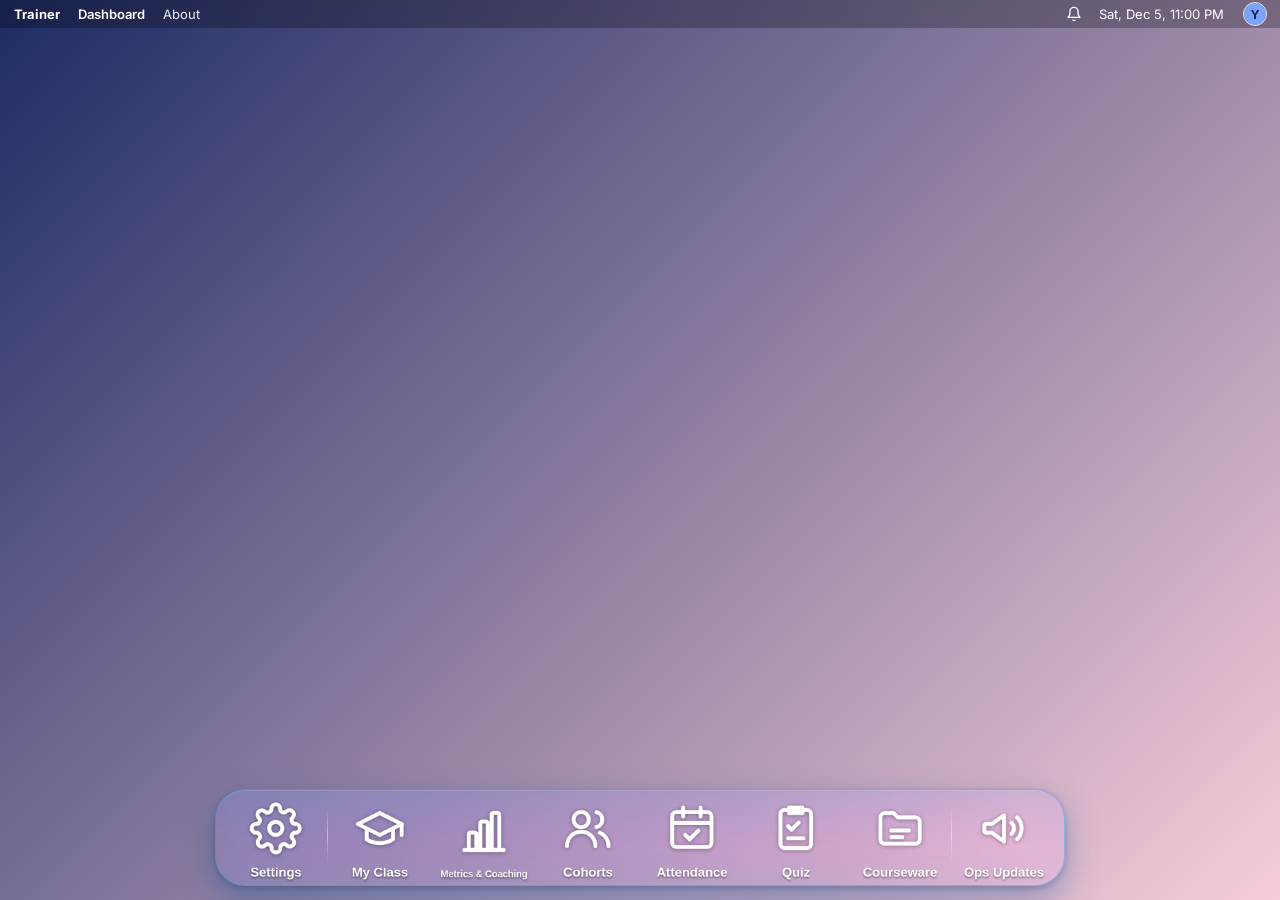
==== commit be8062cf: "Remove the Today app: it belongs to a different artifact (kept in git history at the previous commit" ====
--- a/index.html
+++ b/index.html
@@ -8,7 +8,6 @@
   <link rel="stylesheet" href="https://fonts.googleapis.com/css2?family=Fraunces:opsz,wght@9..144,500;9..144,600;9..144,700&family=Inter:wght@400;500;600;700;800&family=IBM+Plex+Mono:wght@500;600&family=Baloo+2:wght@600;700;800&display=swap" />
   <link rel="stylesheet" href="styles.css" />
   <link rel="stylesheet" href="coaching-compass/cc.css" />
-  <link rel="stylesheet" href="today/today.css" />
 </head>
 <body>
   <header class="menubar">
@@ -167,6 +166,5 @@
   <script src="teamdocs/teamdocs.js"></script>
   <script src="manager/manager.js"></script>
   <script src="about/about.js"></script>
-  <script src="today/today.js"></script>
 </body>
 </html>
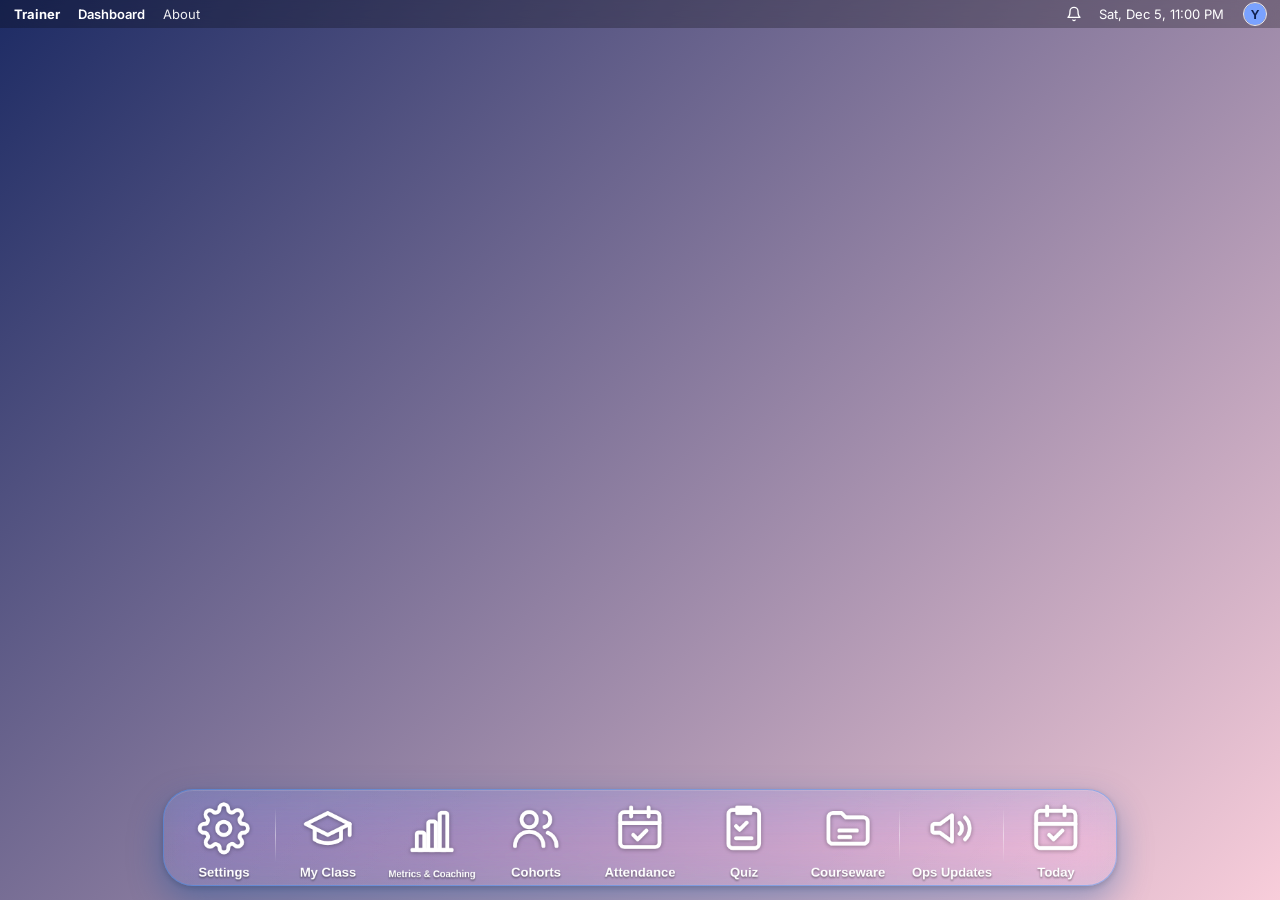
==== commit 1d6bdf72: "Restore the Today app (it is meant to be part of this dashboard) Co-Authored-By: Claude Sonnet 5.5 <" ====
--- a/index.html
+++ b/index.html
@@ -8,6 +8,7 @@
   <link rel="stylesheet" href="https://fonts.googleapis.com/css2?family=Fraunces:opsz,wght@9..144,500;9..144,600;9..144,700&family=Inter:wght@400;500;600;700;800&family=IBM+Plex+Mono:wght@500;600&family=Baloo+2:wght@600;700;800&display=swap" />
   <link rel="stylesheet" href="styles.css" />
   <link rel="stylesheet" href="coaching-compass/cc.css" />
+  <link rel="stylesheet" href="today/today.css" />
 </head>
 <body>
   <header class="menubar">
@@ -166,5 +167,6 @@
   <script src="teamdocs/teamdocs.js"></script>
   <script src="manager/manager.js"></script>
   <script src="about/about.js"></script>
+  <script src="today/today.js"></script>
 </body>
 </html>
--- a/today/today.css
+++ b/today/today.css
@@ -0,0 +1,25 @@
+/* ---------- Today: daily spot-check coverage, CSQ queue and tasks ---------- */
+.today { font-size: 14px; }
+.today section { margin-bottom: 24px; }
+.today h3 { margin: 0 0 4px; font-size: 15px; }
+.today .t-sub { margin: 0 0 10px; font-size: 12px; color: var(--muted); }
+.today .t-head { display: flex; align-items: center; justify-content: space-between; gap: 10px; flex-wrap: wrap; margin-bottom: 8px; }
+.today .t-cohort { margin: 14px 0 6px; font-size: 12px; font-weight: 700; letter-spacing: .05em; text-transform: uppercase; color: var(--muted); }
+.today .t-row { display: flex; align-items: center; justify-content: space-between; gap: 10px; padding: 8px 10px; border: 1px solid var(--line); border-radius: 8px; margin-bottom: 6px; background: var(--card); }
+.today .t-row .t-main { min-width: 0; flex: 1; overflow-wrap: anywhere; }
+.today .t-row .t-main small { display: block; font-size: 12px; color: var(--muted); }
+.today .t-row.done .t-title { text-decoration: line-through; color: var(--muted); }
+.today .t-acts { display: flex; gap: 6px; flex-wrap: wrap; justify-content: flex-end; }
+.today .chip.t-ok { background: var(--success-bg); color: var(--success-ink); }
+.today .chip.t-no { background: var(--warning-bg); color: var(--warning-ink); }
+.today .t-form { display: grid; grid-template-columns: minmax(0, 200px) minmax(0, 1fr) auto; gap: 8px; margin-bottom: 10px; }
+.today .t-form.todo { grid-template-columns: minmax(0, 1fr) 150px auto; }
+.today .t-form input, .today .t-form select, .today .t-form textarea { padding: 7px 9px; border: 1px solid var(--line); border-radius: 8px; background: var(--card); color: var(--window-fg); font: inherit; font-size: 13px; min-width: 0; }
+.today .t-form :focus-visible { outline: 2px solid var(--accent); outline-offset: 0; }
+.today .t-draft { margin: 4px 0 8px; padding: 10px; border-radius: 8px; background: color-mix(in srgb, var(--window-fg) 5%, transparent); white-space: pre-wrap; overflow-wrap: anywhere; font-size: 13px; line-height: 1.5; }
+.today .t-empty { padding: 14px; text-align: center; color: var(--muted); border: 1px dashed var(--line); border-radius: 8px; }
+.today .t-defs { margin: 0 0 8px; display: grid; grid-template-columns: max-content 1fr; gap: 4px 14px; font-size: 13px; }
+.today .t-defs dt { font-weight: 600; }
+.today .t-defs dd { margin: 0; color: var(--muted); }
+.today .t-msg { min-height: 1em; font-size: 12px; color: var(--muted); margin: 4px 0 0; }
+@container (max-width: 560px) { .today .t-form, .today .t-form.todo { grid-template-columns: 1fr; } }
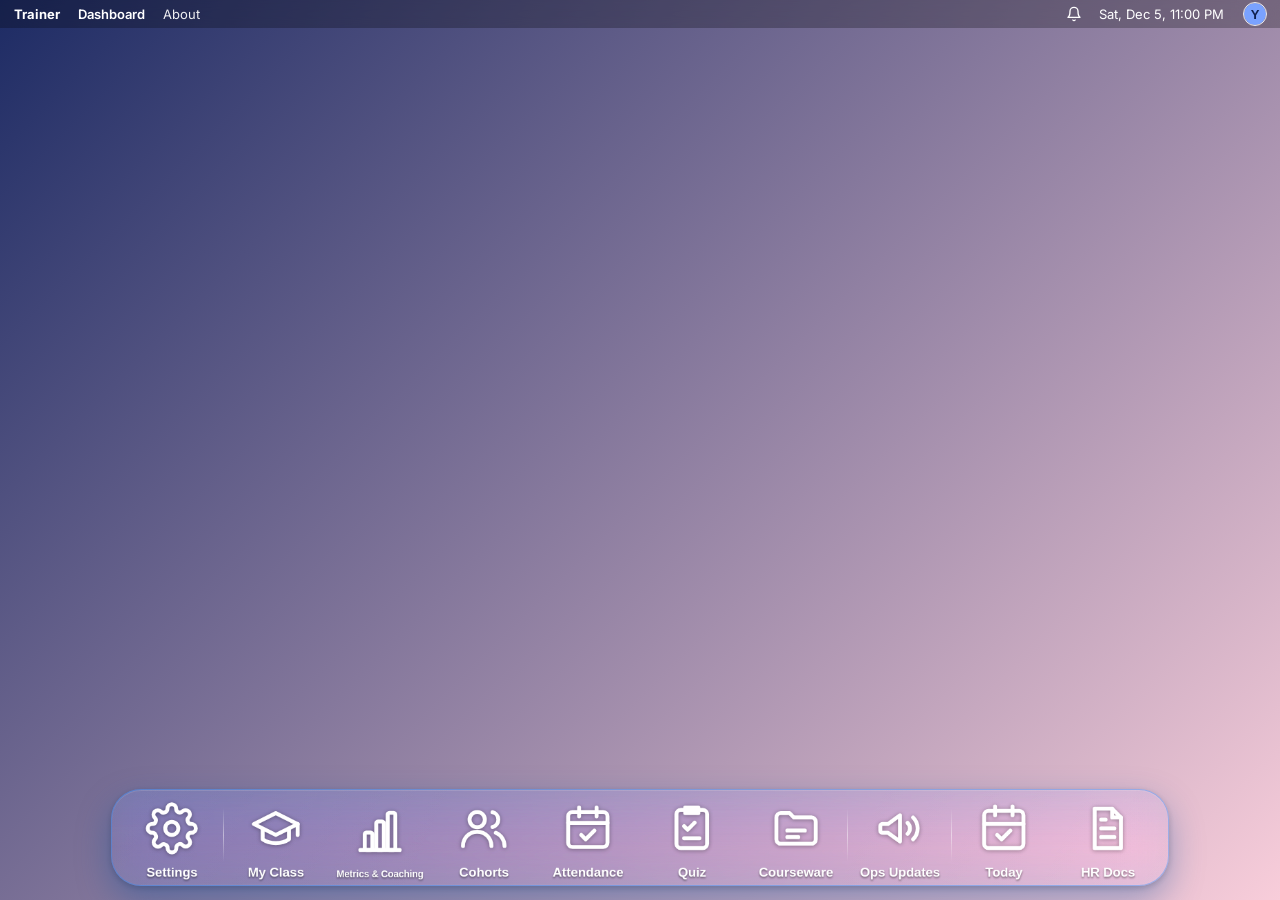
==== commit 82741645: "Add HR Docs app: Notice to Explain, Notice of Decision, Deliberation Document Co-Authored-By: Claude" ====
--- a/index.html
+++ b/index.html
@@ -9,6 +9,7 @@
   <link rel="stylesheet" href="styles.css" />
   <link rel="stylesheet" href="coaching-compass/cc.css" />
   <link rel="stylesheet" href="today/today.css" />
+  <link rel="stylesheet" href="hrdocs/hrdocs.css" />
 </head>
 <body>
   <header class="menubar">
@@ -168,5 +169,6 @@
   <script src="manager/manager.js"></script>
   <script src="about/about.js"></script>
   <script src="today/today.js"></script>
+  <script src="hrdocs/hrdocs.js"></script>
 </body>
 </html>
--- a/styles.css
+++ b/styles.css
@@ -1873,9 +1873,47 @@
 
 /* Why a trainee is projected to pass / fail: shown only on hover or keyboard focus */
 .tstatus { cursor: help; }
-.tstatus .ts-tip { display: none; position: fixed; left: 0; top: 0; z-index: 30000; width: 300px; max-width: 80vw; padding: 10px 12px; border-radius: 10px; background: var(--card); color: var(--window-fg); border: 1px solid var(--line); box-shadow: 0 10px 30px rgba(0, 0, 0, 0.25); font-size: 12px; font-weight: 400; line-height: 1.45; text-align: left; white-space: normal; }
+.tstatus .ts-tip { display: none; }
 .tstatus .ts-tip ul { list-style: none; margin: 6px 0 0; padding: 0; display: grid; gap: 4px; }
 .tstatus .ts-tip li.ok b { color: #16a34a; }
 .tstatus .ts-tip li.no b { color: #dc2626; }
 .tstatus .ts-tip .ts-tip-foot { margin: 6px 0 0; color: var(--muted); font-size: 11px; }
 .app-body .member-list .tstatus .ts-tip li, .tstatus .ts-tip li { background: none; padding: 0; border: 0; display: block; }
+
+/* Hover details for the Break/Lunch chip (positioned by placeStatusTip in app.js) */
+.tip-host { cursor: help; }
+.tip-host .tip-pop { display: none; }
+.tip-host .tip-pop ul { list-style: none; margin: 6px 0 0; padding: 0; display: grid; gap: 3px; }
+.tip-host .tip-pop li { background: none; padding: 0; border: 0; display: block; }
+
+.tip-float { display: none; position: fixed; left: 0; top: 0; z-index: 30000; width: 300px; max-width: 80vw; padding: 10px 12px; border-radius: 10px; background: var(--card); color: var(--window-fg); border: 1px solid var(--line); box-shadow: 0 10px 30px rgba(0, 0, 0, 0.25); font-size: 12px; font-weight: 400; line-height: 1.45; text-align: left; white-space: normal; pointer-events: none; }
+.tip-float ul { list-style: none; margin: 6px 0 0; padding: 0; display: grid; gap: 4px; }
+.tip-float li { background: none; padding: 0; border: 0; display: block; }
+.tip-float li.ok b { color: #16a34a; }
+.tip-float li.no b { color: #dc2626; }
+.tip-float .ts-tip-foot { margin: 6px 0 0; color: var(--muted); font-size: 11px; }
+
+/* Analyze performance + coaching report (Performance → Quiz) */
+.quiz-analysis { border: 1px solid var(--line); border-radius: 14px; padding: 14px 16px; margin-bottom: 14px; background: color-mix(in srgb, #7c3aed 5%, var(--card)); }
+.quiz-analysis .qa-head { display: flex; align-items: center; gap: 8px; flex-wrap: wrap; margin-bottom: 6px; }
+.quiz-analysis .qa-acts { margin-left: auto; display: flex; gap: 6px; }
+.quiz-analysis h5 { margin: 10px 0 4px; font-size: 12px; text-transform: uppercase; letter-spacing: .05em; color: var(--muted); }
+.quiz-analysis ul { margin: 0; padding-left: 18px; display: grid; gap: 3px; }
+.quiz-analysis p { margin: 6px 0 0; }
+body .quiz-manual-form.quiz-manual-form .rep-checks { display: grid; gap: 6px; }
+body .quiz-manual-form.quiz-manual-form .rep-check { display: flex; align-items: center; gap: 8px; font-weight: 400; color: var(--window-fg); font-size: 13.5px; }
+body .quiz-manual-form.quiz-manual-form .rep-check input { width: auto; }
+
+body .quiz-manual-form.quiz-manual-form .rep-goal { display: grid; grid-template-columns: minmax(150px, 1.2fr) 90px 1fr; gap: 10px; align-items: center; }
+body .quiz-manual-form.quiz-manual-form .rep-goal input[data-rfgv] { padding: 6px 10px; }
+
+/* Last activity line in the trainee list */
+.td-last { display: block; margin-top: 2px; font-size: 11.5px; color: var(--muted); }
+.td-last.tip-host { cursor: help; }
+.td-last.tip-host:hover, .td-last.tip-host:focus { color: var(--window-fg); }
+
+.member-actions .td-last { display: inline-block; margin: 0 10px 0 0; max-width: 300px; overflow: hidden; text-overflow: ellipsis; white-space: nowrap; text-align: right; align-self: center; }
+
+.att-over-list { display:flex; flex-direction:column; gap:6px; margin:10px 0; max-height:220px; overflow:auto; }
+.att-over-row { display:flex; align-items:center; gap:8px; font-size:13px; }
+.att-over-eg { font-size:12.5px; line-height:1.45; padding:8px 10px; border:1px solid var(--border, #e2e5ea); border-radius:8px; background:var(--surface-2, rgba(127,127,127,.08)); margin:4px 0 8px; }
--- a/coaching-compass/cc.css
+++ b/coaching-compass/cc.css
@@ -619,15 +619,13 @@
   :is(.cc-root, .cc-ui) .speed-table .sp-in{display:block;width:70px;margin:3px 0 0 auto;padding:3px 5px;font-size:11.5px;text-align:right;border:1px solid var(--line);border-radius:6px;background:transparent;color:inherit;}
   :is(.cc-root, .cc-ui) .speed-table .sp-in.manual{border-color:var(--accent,currentColor);}
 
-  :is(.cc-root, .cc-ui) .speed-wrap{max-height:70vh;}
+  :is(.cc-root, .cc-ui) .speed-wrap{max-height:none;overflow:visible;}
   :is(.cc-root, .cc-ui) .speed-table{border-collapse:separate;border-spacing:0;}
   :is(.cc-root, .cc-ui) .speed-table th.sk, :is(.cc-root, .cc-ui) .speed-table td.sk{position:sticky;z-index:2;background:var(--surface,var(--card,#fff));box-sizing:border-box;}
   :is(.cc-root, .cc-ui) .speed-table th.sk{z-index:3;}
   :is(.cc-root, .cc-ui) .speed-table .sk1{left:0;min-width:150px;max-width:150px;}
   :is(.cc-root, .cc-ui) .speed-table .sk2{left:150px;min-width:84px;max-width:84px;}
   :is(.cc-root, .cc-ui) .speed-table .sk3{left:234px;min-width:74px;max-width:74px;border-right:2px solid var(--line);}
-  :is(.cc-root, .cc-ui) .speed-table thead th{position:sticky;top:0;}
-  :is(.cc-root, .cc-ui) .speed-table thead th.sk{top:0;}
   :is(.cc-root, .cc-ui) .speed-table .sp-need{display:block;margin-top:3px;font-size:11px;}
   :is(.cc-root, .cc-ui) .speed-table .sp-need.ok{color:var(--success-ink,#1a7f3c);}
   :is(.cc-root, .cc-ui) .speed-table .sp-need.short, :is(.cc-root, .cc-ui) .speed-table td.sp-short{color:var(--danger-ink,#b42318);}
@@ -658,3 +656,15 @@
   :is(.cc-root, .cc-ui) .spot-new:focus-visible{outline:3px solid #c9b2fb;outline-offset:2px;}
   :is(.cc-root, .cc-ui) .spot-new.cancel{background:transparent;color:#7c3aed;border:2px solid #9d5cf5;box-shadow:none;}
   :is(.cc-root, .cc-ui) .spot-views .ghost.on{background:#ede4fd;border-color:#9d5cf5;color:#5b21b6;}
+
+  /* Speed: the page scrolls, not the table. Title, controls and column headings stay frozen; sideways scroll is the page's. */
+  :is(.cc-root, .cc-ui).sec-speed .cc-scroll{overflow-x:auto;}
+  :is(.cc-root, .cc-ui) #speedBody .speed-bar{position:sticky;top:var(--sp-top1,0px);z-index:50;background:var(--surface,#fff);margin:0;padding:12px 0 14px;}
+  :is(.cc-root, .cc-ui) #speedBody .speed-table thead th{position:sticky;top:var(--sp-top2,0px);z-index:40;background:var(--surface,#fff);box-shadow:0 1px 0 var(--line);}
+  :is(.cc-root, .cc-ui) #speedBody .speed-table thead th.sk{z-index:45;}
+
+  :is(.cc-root, .cc-ui) .topbar.has-spot-new{justify-content:flex-start;align-items:center;}
+  :is(.cc-root, .cc-ui) .topbar .spot-new[hidden]{display:none;}
+
+  :is(.cc-root, .cc-ui) .spot-table tr.is-inactive td, :is(.cc-root, .cc-ui) .spot-table tr.is-inactive summary b{color:var(--ink-3,var(--muted,#8a8f98));opacity:.6;font-weight:500;}
+  :is(.cc-root, .cc-ui) .spot-flag{font-size:11.5px;font-weight:600;margin-left:4px;}
--- a/hrdocs/hrdocs.css
+++ b/hrdocs/hrdocs.css
@@ -0,0 +1,27 @@
+.hrd { padding: 4px 2px 12px; }
+.hrd-sub { margin: 0 0 12px; font-size: 12.5px; color: var(--muted); }
+.hrd-new { display: grid; grid-template-columns: repeat(auto-fit, minmax(190px, 1fr)); gap: 10px; margin-bottom: 18px; }
+.hrd-card { text-align: left; display: flex; flex-direction: column; gap: 4px; padding: 12px 14px; border: 1px solid var(--line); border-radius: 12px; background: var(--card, transparent); color: inherit; cursor: pointer; font: inherit; }
+.hrd-card:hover { border-color: #b45309; box-shadow: 0 4px 14px rgba(180, 83, 9, .14); }
+.hrd-card b { font-size: 14px; }
+.hrd-card small { font-size: 12px; color: var(--muted); line-height: 1.35; }
+.hrd-head { display: flex; align-items: center; justify-content: space-between; gap: 10px; flex-wrap: wrap; margin: 6px 0 8px; }
+.hrd-head h4 { margin: 0; font-size: 14px; }
+.hrd-row { display: flex; align-items: center; gap: 10px; padding: 9px 12px; border: 1px solid var(--line); border-radius: 10px; margin-bottom: 6px; }
+.hrd-main { flex: 1; min-width: 0; overflow-wrap: anywhere; }
+.hrd-main small { display: block; font-size: 12px; color: var(--muted); }
+.hrd-acts { display: flex; gap: 6px; }
+.hrd-empty { padding: 16px; text-align: center; color: var(--muted); border: 1px dashed var(--line); border-radius: 10px; }
+.hrd-msg { margin: 6px 0; font-size: 12.5px; color: var(--muted); }
+.hrd-grid { display: grid; grid-template-columns: repeat(auto-fit, minmax(210px, 1fr)); gap: 10px; margin-bottom: 10px; }
+.hrd-fields { display: grid; grid-template-columns: 1fr; gap: 10px; margin-bottom: 8px; }
+.hrd-f { display: flex; flex-direction: column; gap: 4px; font-size: 12.5px; }
+.hrd-f > span { font-weight: 600; }
+.hrd-f input, .hrd-f select, .hrd-f textarea, .hrd-text { padding: 7px 9px; border: 1px solid var(--line); border-radius: 8px; background: var(--card, transparent); color: inherit; font: inherit; font-weight: 400; width: 100%; box-sizing: border-box; }
+.hrd-f textarea { resize: vertical; }
+.hrd-f :focus-visible, .hrd-text:focus-visible { outline: 2px solid var(--accent); outline-offset: 0; }
+.hrd-text { font-family: "IBM Plex Mono", ui-monospace, monospace; font-size: 12.5px; line-height: 1.5; resize: vertical; white-space: pre-wrap; }
+.hrd-note { font-size: 12px; color: var(--muted); margin: 4px 0 8px; }
+.hrd-bar { display: flex; gap: 8px; flex-wrap: wrap; margin-top: 8px; }
+.chip.hrd-issued { background: var(--success-bg); color: var(--success-ink); }
+.hrd-danger { background: #dc2626; color: #fff; border-color: #dc2626; }
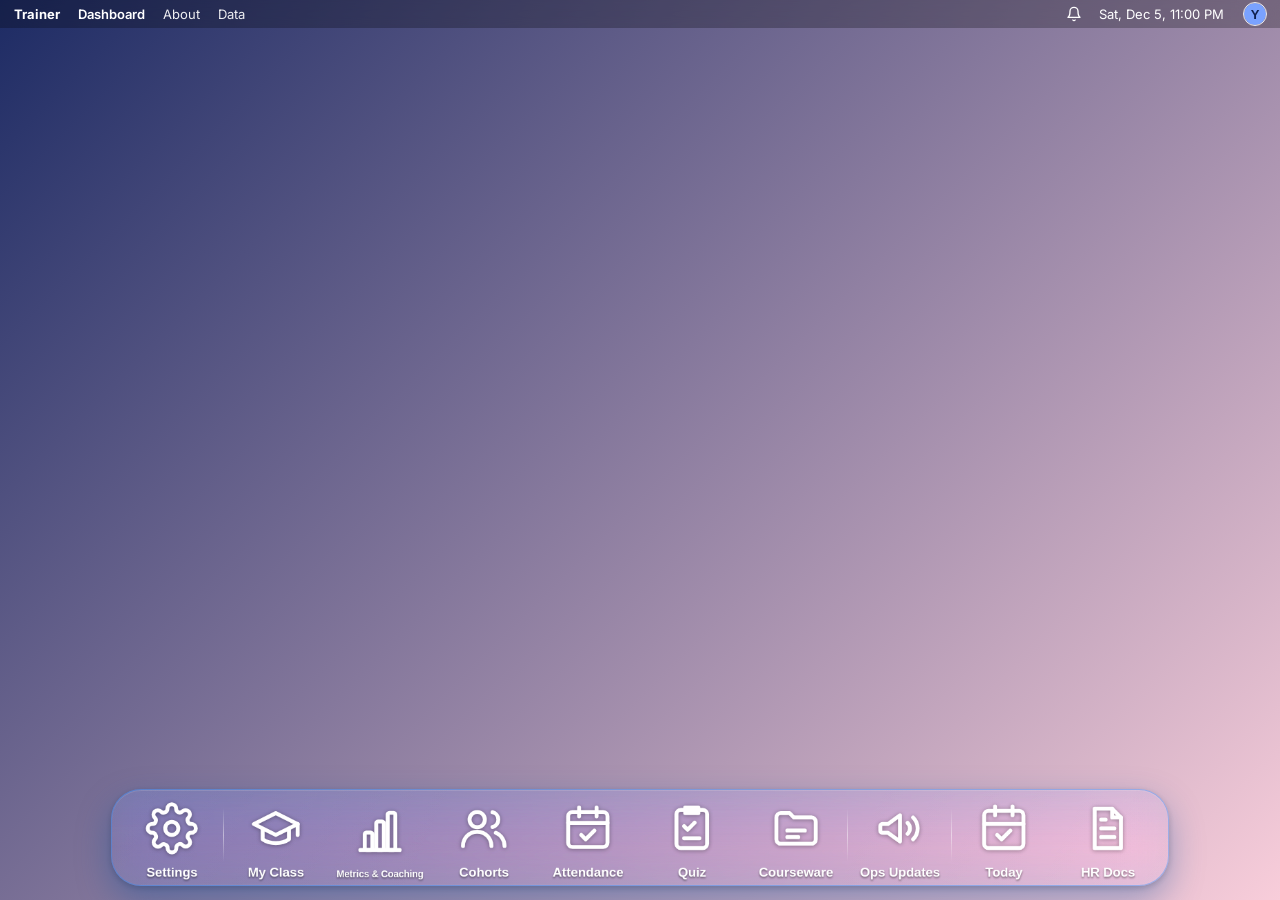
==== commit 3d8f5179: "Add Data menu: export and import all dashboard data; MIGRATION.md Co-Authored-By: Claude Sonnet 5.5 " ====
--- a/index.html
+++ b/index.html
@@ -168,6 +168,7 @@
   <script src="teamdocs/teamdocs.js"></script>
   <script src="manager/manager.js"></script>
   <script src="about/about.js"></script>
+  <script src="migrate/migrate.js"></script>
   <script src="today/today.js"></script>
   <script src="hrdocs/hrdocs.js"></script>
 </body>
--- a/coaching-compass/cc.css
+++ b/coaching-compass/cc.css
@@ -668,3 +668,6 @@
 
   :is(.cc-root, .cc-ui) .spot-table tr.is-inactive td, :is(.cc-root, .cc-ui) .spot-table tr.is-inactive summary b{color:var(--ink-3,var(--muted,#8a8f98));opacity:.6;font-weight:500;}
   :is(.cc-root, .cc-ui) .spot-flag{font-size:11.5px;font-weight:600;margin-left:4px;}
+
+  :is(.cc-root, .cc-ui) .cohort-trainee-row.is-inactive{opacity:.55;}
+  :is(.cc-root, .cc-ui) .cohort-trainee-row.is-inactive .trainee-name-link{color:var(--ink-3,var(--muted,#8a8f98));}
--- a/hrdocs/hrdocs.css
+++ b/hrdocs/hrdocs.css
@@ -25,3 +25,7 @@
 .hrd-bar { display: flex; gap: 8px; flex-wrap: wrap; margin-top: 8px; }
 .chip.hrd-issued { background: var(--success-bg); color: var(--success-ink); }
 .hrd-danger { background: #dc2626; color: #fff; border-color: #dc2626; }
+.hrd-causes { display: flex; flex-wrap: wrap; gap: 6px 14px; }
+.hrd-cause { display: flex; align-items: center; gap: 6px; font-weight: 400; font-size: 12.5px; }
+.hrd-facts { margin-top: 4px; font-size: 12px; }
+.hrd-facts pre { white-space: pre-wrap; margin: 6px 0 0; padding: 8px 10px; border-radius: 8px; background: color-mix(in srgb, var(--window-fg) 5%, transparent); font-family: inherit; max-height: 260px; overflow: auto; }
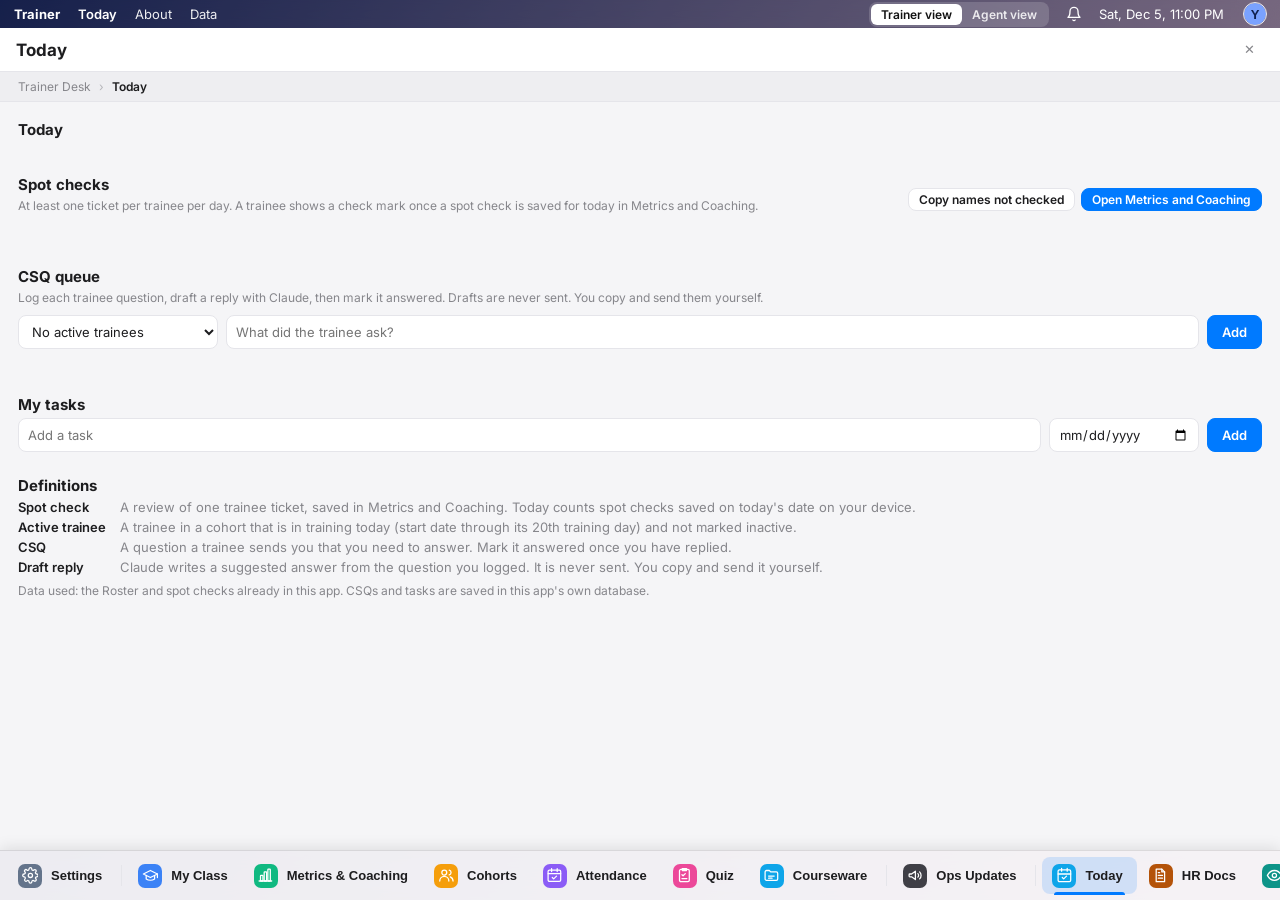
==== commit 6e56a157: "Redesign: taskbar and full-page apps; Trainer view and Agent view with an Agent View preview app Co-" ====
--- a/index.html
+++ b/index.html
@@ -10,6 +10,8 @@
   <link rel="stylesheet" href="coaching-compass/cc.css" />
   <link rel="stylesheet" href="today/today.css" />
   <link rel="stylesheet" href="hrdocs/hrdocs.css" />
+  <link rel="stylesheet" href="agentview/agentview.css" />
+  <link rel="stylesheet" href="redesign/redesign.css" />
 </head>
 <body>
   <header class="menubar">
@@ -22,7 +24,9 @@
     </div>
   </header>
 
-  <main class="desktop" id="desktop"></main>
+  <main class="desktop" id="desktop">
+    <div class="home-page" id="homePage"><h1 id="homeGreeting">Welcome</h1><p id="homeHint">Pick an app from the taskbar below.</p></div>
+  </main>
 
   <nav class="dock" id="dock" aria-label="Apps"></nav>
 
@@ -171,5 +175,6 @@
   <script src="migrate/migrate.js"></script>
   <script src="today/today.js"></script>
   <script src="hrdocs/hrdocs.js"></script>
+  <script src="agentview/agentview.js"></script>
 </body>
 </html>
--- a/coaching-compass/cc.css
+++ b/coaching-compass/cc.css
@@ -671,3 +671,11 @@
 
   :is(.cc-root, .cc-ui) .cohort-trainee-row.is-inactive{opacity:.55;}
   :is(.cc-root, .cc-ui) .cohort-trainee-row.is-inactive .trainee-name-link{color:var(--ink-3,var(--muted,#8a8f98));}
+
+  :is(.cc-root, .cc-ui) table.speed-report th, :is(.cc-root, .cc-ui) table.speed-report td{text-align:right;white-space:nowrap;}
+  :is(.cc-root, .cc-ui) table.speed-report th:first-child, :is(.cc-root, .cc-ui) table.speed-report td:first-child{text-align:left;min-width:220px;}
+  :is(.cc-root, .cc-ui) table.speed-report tr.is-inactive td{opacity:.55;}
+  :is(.cc-root, .cc-ui) table.speed-report tr.sp-team td{border-top:2px solid var(--line);background:var(--surface-2);}
+  :is(.cc-root, .cc-ui) table.speed-report .sp-ok{color:#15803d;}
+  :is(.cc-root, .cc-ui) table.speed-report .sp-bad{color:#b91c1c;}
+  :is(.cc-root, .cc-ui) table.speed-report .sp-sub{display:block;font-size:11px;font-weight:400;color:var(--ink-3,var(--muted));}
--- a/agentview/agentview.css
+++ b/agentview/agentview.css
@@ -0,0 +1,50 @@
+/* Agent view: the read-only scorecard, the Agent View preview app, and the Trainer | Agent switch. */
+.view-switch { display: inline-flex; padding: 2px; border-radius: 8px; background: rgba(255, 255, 255, 0.16); }
+.view-switch[hidden] { display: none; }
+.view-switch button { border: 0; background: none; color: #fff; font: inherit; font-size: 12px; font-weight: 600; padding: 3px 10px; border-radius: 6px; cursor: pointer; opacity: 0.85; }
+.view-switch button.on { background: #fff; color: #111; opacity: 1; }
+body.agent-mode .menubar { background: rgba(13, 148, 136, 0.6); }
+
+.ag-app { padding: 0 !important; }
+.ag-intro { padding: 18px 22px 8px; }
+.ag-intro h3 { margin: 0 0 6px; font-size: 18px; }
+.ag-intro p { margin: 0 0 12px; max-width: 760px; color: var(--muted); font-size: 13.5px; line-height: 1.5; }
+.ag-bar { display: flex; align-items: center; gap: 10px; flex-wrap: wrap; }
+.ag-bar select, .ag-previewbar select { padding: 7px 10px; border: 1px solid var(--line); border-radius: 8px; background: var(--card); color: inherit; font: inherit; min-width: 240px; }
+.ag-frame { margin: 8px 22px 24px; border: 1px solid var(--line); border-radius: 14px; overflow: hidden; background: var(--window-bg); }
+.ag-frame-bar { padding: 8px 14px; font-size: 12px; font-weight: 600; color: #0f766e; background: color-mix(in srgb, #0d9488 10%, var(--card)); border-bottom: 1px solid var(--line); display: flex; align-items: center; gap: 8px; }
+.ag-dot { width: 8px; height: 8px; border-radius: 50%; background: #0d9488; }
+.ag-previewbar { display: flex; align-items: center; gap: 10px; flex-wrap: wrap; padding: 10px 22px; font-size: 13px; background: color-mix(in srgb, #0d9488 12%, var(--card)); border-bottom: 1px solid var(--line); }
+
+.ag-page { max-width: 1040px; margin: 0 auto; padding: 22px; }
+.ag-head h2 { margin: 0; font-size: 26px; letter-spacing: -0.01em; }
+.ag-head p { margin: 4px 0 18px; color: var(--muted); }
+.ag-stats { display: grid; grid-template-columns: repeat(auto-fit, minmax(170px, 1fr)); gap: 12px; margin-bottom: 22px; }
+.ag-stat { background: var(--card); border: 1px solid var(--line); border-radius: 14px; padding: 14px 16px; display: grid; gap: 2px; align-content: start; }
+.ag-v { font-size: 28px; font-weight: 700; letter-spacing: -0.02em; }
+.ag-l { font-size: 12px; font-weight: 700; text-transform: uppercase; letter-spacing: 0.05em; color: var(--muted); }
+.ag-h { font-size: 12px; color: var(--muted); min-height: 1.2em; }
+.ag-chip { display: inline-block; justify-self: start; margin-top: 6px; padding: 2px 9px; border-radius: 999px; font-size: 11.5px; font-weight: 700; }
+.ag-chip.ok { background: var(--success-bg); color: var(--success-ink); }
+.ag-chip.no { background: var(--warning-bg); color: var(--warning-ink); }
+.ag-chip.plain { background: color-mix(in srgb, var(--window-fg) 8%, transparent); color: var(--muted); }
+.ag-sec { margin-bottom: 24px; }
+.ag-sec h3 { margin: 0 0 10px; font-size: 13px; text-transform: uppercase; letter-spacing: 0.06em; color: var(--muted); }
+.ag-table { width: 100%; border-collapse: collapse; background: var(--card); border: 1px solid var(--line); border-radius: 12px; overflow: hidden; font-size: 13.5px; }
+.ag-table th, .ag-table td { padding: 9px 12px; text-align: left; border-bottom: 1px solid var(--line); vertical-align: top; }
+.ag-table th { font-size: 11.5px; text-transform: uppercase; letter-spacing: 0.05em; color: var(--muted); background: color-mix(in srgb, var(--window-fg) 4%, var(--card)); }
+.ag-table tr:last-child td { border-bottom: 0; }
+.ag-table small { color: var(--muted); }
+.ag-ok { color: var(--success-ink); }
+.ag-no { color: var(--warning-ink); }
+.ag-tag { display: inline-block; margin-right: 4px; padding: 1px 7px; border-radius: 6px; font-size: 11px; font-weight: 700; }
+.ag-tag.good { background: var(--success-bg); color: var(--success-ink); }
+.ag-tag.watch { background: var(--warning-bg); color: var(--warning-ink); }
+.ag-spot { background: var(--card); border: 1px solid var(--line); border-radius: 12px; padding: 12px 16px; margin-bottom: 10px; }
+.ag-spot p { margin: 6px 0 0; font-size: 13.5px; line-height: 1.5; }
+.ag-spot-top { display: flex; align-items: center; gap: 10px; flex-wrap: wrap; }
+.ag-spot-top .ag-chip { margin: 0 0 0 auto; }
+.ag-empty { color: var(--muted); font-size: 13.5px; }
+.ag-foot { text-align: center; color: var(--muted); font-size: 12.5px; margin-top: 30px; }
+/* The Agent view carries no tools: no data export, no notifications, no profile menu, no About. */
+body.agent-mode :is(#dataBtn, #aboutBtn, #bell, #avatar-btn) { display: none !important; }
--- a/redesign/redesign.css
+++ b/redesign/redesign.css
@@ -0,0 +1,133 @@
+/* Redesign: a taskbar along the bottom edge, and apps that open as full pages instead of floating windows.
+   Loaded after every other stylesheet, so it overrides the dock and window rules. */
+:root { --taskbar-h: 50px; }
+
+/* ---------- Page area: everything between the menu bar and the taskbar ---------- */
+.desktop { inset: calc(var(--menubar-h) + env(safe-area-inset-top, 0px)) 0 calc(var(--taskbar-h) + env(safe-area-inset-bottom, 0px)) 0; }
+
+/* ---------- Taskbar ---------- */
+#dock {
+  left: 0; right: 0; bottom: 0;
+  transform: none;
+  height: calc(var(--taskbar-h) + env(safe-area-inset-bottom, 0px));
+  padding: 0 8px env(safe-area-inset-bottom, 0px);
+  gap: 2px;
+  align-items: stretch;
+  border-radius: 0;
+  border: 0;
+  border-top: 1px solid var(--window-border);
+  background: color-mix(in srgb, var(--window-bg) 94%, transparent);
+  box-shadow: 0 -2px 14px rgba(0, 0, 0, 0.1);
+  backdrop-filter: blur(18px) saturate(140%);
+  -webkit-backdrop-filter: blur(18px) saturate(140%);
+  overflow-x: auto;
+  overflow-y: hidden;
+  scrollbar-width: none;
+}
+#dock::-webkit-scrollbar { display: none; }
+#dock::before { display: none; }
+.dock-item {
+  --dock-max: 1;
+  flex: 0 0 auto;
+  width: auto;
+  height: auto;
+  margin: 6px 0;
+  padding: 0 14px 0 10px;
+  flex-direction: row;
+  align-items: center;
+  border-radius: 8px;
+  color: var(--window-fg);
+  transition: background 0.12s;
+}
+.dock-item:hover { background: color-mix(in srgb, var(--window-fg) 8%, transparent); }
+.dock-item.current { background: color-mix(in srgb, var(--accent) 15%, transparent); }
+.dock-item:focus-visible { outline: 2px solid var(--accent); outline-offset: -2px; border-radius: 8px; }
+.dock-face {
+  --dock-max: 1;
+  position: static;
+  flex-direction: row;
+  align-items: center;
+  gap: 9px;
+  transform: none !important;
+  will-change: auto;
+}
+.dock-icon {
+  width: 24px;
+  height: 24px;
+  border-radius: 7px;
+  background: var(--app, var(--accent));
+}
+.dock-icon svg { width: 70%; height: 70%; color: #fff; filter: none; }
+.dock-label { font-size: 13px; font-weight: 600; color: var(--window-fg); text-shadow: none; }
+.dock-label.long { font-size: 13px; letter-spacing: 0; }
+.dock-item.group-start { margin-left: 10px; }
+.dock-item.group-start::before { left: -7px; top: 8px; bottom: 8px; width: 1px; height: auto; background: var(--line); }
+/* Open apps get a line along the bottom of their button; the page in front gets the full accent. */
+.dock-item .dock-icon::after, .dock-item.running .dock-icon::after { display: none; }
+.dock-item.running::after {
+  content: "";
+  position: absolute;
+  left: 12px; right: 12px; bottom: -1px;
+  height: 3px;
+  border-radius: 3px 3px 0 0;
+  background: color-mix(in srgb, var(--accent) 45%, transparent);
+}
+.dock-item.current::after { background: var(--accent); }
+.dock-badge { top: -5px; right: -7px; min-width: 16px; height: 16px; font-size: 10px; line-height: 16px; box-shadow: 0 0 0 2px var(--window-bg); }
+.dock-item.bounce { animation: none; }
+body[data-appearance="playful"] .dock-item.running::after { background: var(--highlight); }
+
+/* ---------- Apps open as full pages ---------- */
+.window {
+  inset: 0;
+  width: auto !important;
+  height: auto !important;
+  min-width: 0;
+  min-height: 0;
+  border: 0;
+  border-radius: 0;
+  box-shadow: none;
+  animation: page-in 0.16s ease-out;
+}
+.window.maximized { inset: 0; width: auto !important; height: auto !important; }
+.window.inactive { box-shadow: none; }
+.window.minimized { display: none; }
+@keyframes page-in { from { opacity: 0; transform: translateY(6px); } to { opacity: 1; transform: none; } }
+.resize-handle { display: none; }
+.titlebar { height: 44px; padding: 0 16px; cursor: default; background: var(--card); }
+.titlebar:active { cursor: default; }
+.title { position: static; flex: 1; text-align: left; font-size: 17px; font-weight: 700; pointer-events: none; }
+.traffic { order: 2; margin-left: auto; }
+.light.minimize, .light.maximize { display: none; }
+.light.close {
+  position: relative;
+  width: 30px; height: 30px;
+  border-radius: 8px;
+  background: transparent !important;
+  color: var(--muted);
+}
+.light.close::before { content: "✕"; position: absolute; inset: 0; display: grid; place-items: center; font-size: 13px; }
+.light.close:hover { background: color-mix(in srgb, var(--danger) 14%, transparent) !important; color: var(--danger-ink); }
+.window > .sheet { top: 75px; }
+
+/* ---------- Home: shown when no app is open ---------- */
+.home-page {
+  position: absolute;
+  inset: 0;
+  display: grid;
+  place-content: center;
+  gap: 8px;
+  text-align: center;
+  padding: 24px;
+  color: #fff;
+  text-shadow: 0 2px 10px rgba(0, 0, 0, 0.35);
+}
+.home-page h1 { margin: 0; font-size: clamp(26px, 4vw, 40px); }
+.home-page p { margin: 0; font-size: 15px; opacity: 0.9; }
+.home-page[hidden] { display: none; }
+
+@media (max-width: 640px) {
+  .dock-label { font-size: 12px; }
+  .dock-item { padding: 0 10px 0 8px; }
+}
+@media (prefers-reduced-motion: reduce) { .window { animation: none; } }
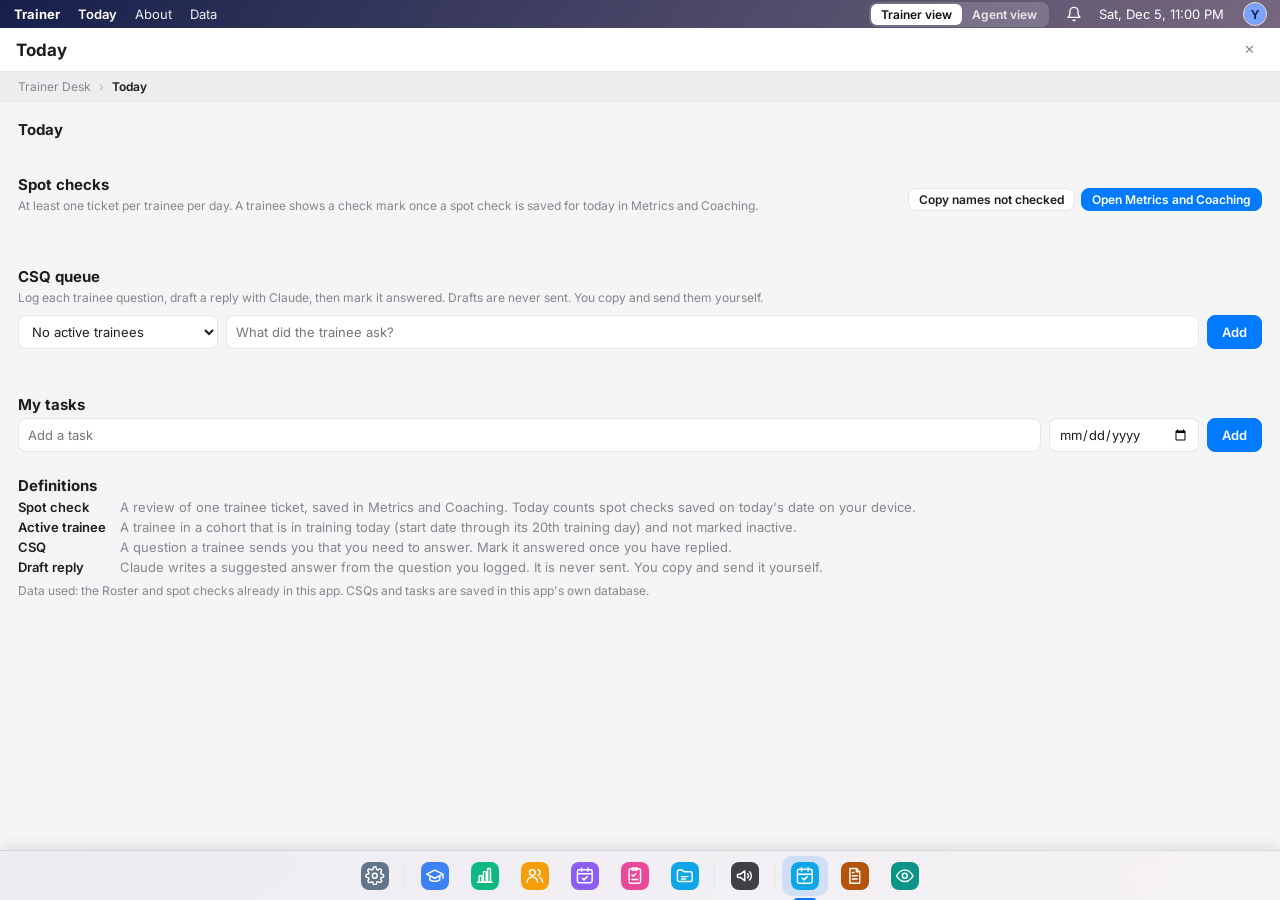
==== commit 8580a32f: "Agent view: sign in with work email and code; locked per-agent data, access management, standalone a" ====
--- a/index.html
+++ b/index.html
@@ -10,6 +10,7 @@
   <link rel="stylesheet" href="coaching-compass/cc.css" />
   <link rel="stylesheet" href="today/today.css" />
   <link rel="stylesheet" href="hrdocs/hrdocs.css" />
+  <link rel="stylesheet" href="agentview/scorecard.css" />
   <link rel="stylesheet" href="agentview/agentview.css" />
   <link rel="stylesheet" href="redesign/redesign.css" />
 </head>
@@ -175,6 +176,8 @@
   <script src="migrate/migrate.js"></script>
   <script src="today/today.js"></script>
   <script src="hrdocs/hrdocs.js"></script>
+  <script src="agentview/render.js"></script>
+  <script src="agentview/crypto.js"></script>
   <script src="agentview/agentview.js"></script>
 </body>
 </html>
--- a/agentview/scorecard.css
+++ b/agentview/scorecard.css
@@ -0,0 +1,31 @@
+/* The scorecard an agent sees. Shared by the Agent View preview and the standalone agent page. */
+.ag-page { max-width: 1040px; margin: 0 auto; padding: 22px; }
+.ag-head h2 { margin: 0; font-size: 26px; letter-spacing: -0.01em; }
+.ag-head p { margin: 4px 0 18px; color: var(--muted); }
+.ag-stats { display: grid; grid-template-columns: repeat(auto-fit, minmax(170px, 1fr)); gap: 12px; margin-bottom: 22px; }
+.ag-stat { background: var(--card); border: 1px solid var(--line); border-radius: 14px; padding: 14px 16px; display: grid; gap: 2px; align-content: start; }
+.ag-v { font-size: 28px; font-weight: 700; letter-spacing: -0.02em; }
+.ag-l { font-size: 12px; font-weight: 700; text-transform: uppercase; letter-spacing: 0.05em; color: var(--muted); }
+.ag-h { font-size: 12px; color: var(--muted); min-height: 1.2em; }
+.ag-chip { display: inline-block; justify-self: start; margin-top: 6px; padding: 2px 9px; border-radius: 999px; font-size: 11.5px; font-weight: 700; }
+.ag-chip.ok { background: var(--success-bg); color: var(--success-ink); }
+.ag-chip.no { background: var(--warning-bg); color: var(--warning-ink); }
+.ag-chip.plain { background: color-mix(in srgb, var(--window-fg) 8%, transparent); color: var(--muted); }
+.ag-sec { margin-bottom: 24px; }
+.ag-sec h3 { margin: 0 0 10px; font-size: 13px; text-transform: uppercase; letter-spacing: 0.06em; color: var(--muted); }
+.ag-table { width: 100%; border-collapse: collapse; background: var(--card); border: 1px solid var(--line); border-radius: 12px; overflow: hidden; font-size: 13.5px; }
+.ag-table th, .ag-table td { padding: 9px 12px; text-align: left; border-bottom: 1px solid var(--line); vertical-align: top; }
+.ag-table th { font-size: 11.5px; text-transform: uppercase; letter-spacing: 0.05em; color: var(--muted); background: color-mix(in srgb, var(--window-fg) 4%, var(--card)); }
+.ag-table tr:last-child td { border-bottom: 0; }
+.ag-table small { color: var(--muted); }
+.ag-ok { color: var(--success-ink); }
+.ag-no { color: var(--warning-ink); }
+.ag-tag { display: inline-block; margin-right: 4px; padding: 1px 7px; border-radius: 6px; font-size: 11px; font-weight: 700; }
+.ag-tag.good { background: var(--success-bg); color: var(--success-ink); }
+.ag-tag.watch { background: var(--warning-bg); color: var(--warning-ink); }
+.ag-spot { background: var(--card); border: 1px solid var(--line); border-radius: 12px; padding: 12px 16px; margin-bottom: 10px; }
+.ag-spot p { margin: 6px 0 0; font-size: 13.5px; line-height: 1.5; }
+.ag-spot-top { display: flex; align-items: center; gap: 10px; flex-wrap: wrap; }
+.ag-spot-top .ag-chip { margin: 0 0 0 auto; }
+.ag-empty { color: var(--muted); font-size: 13.5px; }
+.ag-foot { text-align: center; color: var(--muted); font-size: 12.5px; margin-top: 30px; }
--- a/agentview/agentview.css
+++ b/agentview/agentview.css
@@ -16,35 +16,19 @@
 .ag-dot { width: 8px; height: 8px; border-radius: 50%; background: #0d9488; }
 .ag-previewbar { display: flex; align-items: center; gap: 10px; flex-wrap: wrap; padding: 10px 22px; font-size: 13px; background: color-mix(in srgb, #0d9488 12%, var(--card)); border-bottom: 1px solid var(--line); }
 
-.ag-page { max-width: 1040px; margin: 0 auto; padding: 22px; }
-.ag-head h2 { margin: 0; font-size: 26px; letter-spacing: -0.01em; }
-.ag-head p { margin: 4px 0 18px; color: var(--muted); }
-.ag-stats { display: grid; grid-template-columns: repeat(auto-fit, minmax(170px, 1fr)); gap: 12px; margin-bottom: 22px; }
-.ag-stat { background: var(--card); border: 1px solid var(--line); border-radius: 14px; padding: 14px 16px; display: grid; gap: 2px; align-content: start; }
-.ag-v { font-size: 28px; font-weight: 700; letter-spacing: -0.02em; }
-.ag-l { font-size: 12px; font-weight: 700; text-transform: uppercase; letter-spacing: 0.05em; color: var(--muted); }
-.ag-h { font-size: 12px; color: var(--muted); min-height: 1.2em; }
-.ag-chip { display: inline-block; justify-self: start; margin-top: 6px; padding: 2px 9px; border-radius: 999px; font-size: 11.5px; font-weight: 700; }
-.ag-chip.ok { background: var(--success-bg); color: var(--success-ink); }
-.ag-chip.no { background: var(--warning-bg); color: var(--warning-ink); }
-.ag-chip.plain { background: color-mix(in srgb, var(--window-fg) 8%, transparent); color: var(--muted); }
-.ag-sec { margin-bottom: 24px; }
-.ag-sec h3 { margin: 0 0 10px; font-size: 13px; text-transform: uppercase; letter-spacing: 0.06em; color: var(--muted); }
-.ag-table { width: 100%; border-collapse: collapse; background: var(--card); border: 1px solid var(--line); border-radius: 12px; overflow: hidden; font-size: 13.5px; }
-.ag-table th, .ag-table td { padding: 9px 12px; text-align: left; border-bottom: 1px solid var(--line); vertical-align: top; }
-.ag-table th { font-size: 11.5px; text-transform: uppercase; letter-spacing: 0.05em; color: var(--muted); background: color-mix(in srgb, var(--window-fg) 4%, var(--card)); }
-.ag-table tr:last-child td { border-bottom: 0; }
-.ag-table small { color: var(--muted); }
-.ag-ok { color: var(--success-ink); }
-.ag-no { color: var(--warning-ink); }
-.ag-tag { display: inline-block; margin-right: 4px; padding: 1px 7px; border-radius: 6px; font-size: 11px; font-weight: 700; }
-.ag-tag.good { background: var(--success-bg); color: var(--success-ink); }
-.ag-tag.watch { background: var(--warning-bg); color: var(--warning-ink); }
-.ag-spot { background: var(--card); border: 1px solid var(--line); border-radius: 12px; padding: 12px 16px; margin-bottom: 10px; }
-.ag-spot p { margin: 6px 0 0; font-size: 13.5px; line-height: 1.5; }
-.ag-spot-top { display: flex; align-items: center; gap: 10px; flex-wrap: wrap; }
-.ag-spot-top .ag-chip { margin: 0 0 0 auto; }
-.ag-empty { color: var(--muted); font-size: 13.5px; }
-.ag-foot { text-align: center; color: var(--muted); font-size: 12.5px; margin-top: 30px; }
 /* The Agent view carries no tools: no data export, no notifications, no profile menu, no About. */
 body.agent-mode :is(#dataBtn, #aboutBtn, #bell, #avatar-btn) { display: none !important; }
+
+.ag-tabs { display: flex; gap: 6px; padding: 12px 22px 0; border-bottom: 1px solid var(--line); }
+.ag-tabs button { border: 0; background: none; padding: 9px 14px; font: inherit; font-size: 13.5px; font-weight: 600; color: var(--muted); cursor: pointer; border-bottom: 2px solid transparent; margin-bottom: -1px; }
+.ag-tabs button.on { color: var(--window-fg); border-bottom-color: #0d9488; }
+.ag-steps { margin: 0 0 14px; padding-left: 20px; max-width: 760px; font-size: 13.5px; line-height: 1.55; color: var(--muted); }
+.ag-steps b { color: var(--window-fg); }
+.ag-tablewrap { padding: 0 22px; }
+.ag-access tr.is-inactive td { opacity: 0.55; }
+.ag-access code { font-family: "IBM Plex Mono", ui-monospace, monospace; font-size: 13px; letter-spacing: 0.04em; }
+.ag-warn { color: var(--warning-ink); font-size: 12.5px; }
+.ag-acts { white-space: nowrap; }
+.ag-actions { display: flex; align-items: center; gap: 10px; flex-wrap: wrap; padding: 14px 22px 4px; }
+.ag-msg { font-size: 13px; color: var(--muted); }
+.ag-note { padding: 0 22px 24px; margin: 6px 0 0; font-size: 12.5px; color: var(--muted); }
--- a/redesign/redesign.css
+++ b/redesign/redesign.css
@@ -11,8 +11,9 @@
   transform: none;
   height: calc(var(--taskbar-h) + env(safe-area-inset-bottom, 0px));
   padding: 0 8px env(safe-area-inset-bottom, 0px);
-  gap: 2px;
-  align-items: stretch;
+  gap: 4px;
+  align-items: center;
+  justify-content: center;
   border-radius: 0;
   border: 0;
   border-top: 1px solid var(--window-border);
@@ -20,22 +21,18 @@
   box-shadow: 0 -2px 14px rgba(0, 0, 0, 0.1);
   backdrop-filter: blur(18px) saturate(140%);
   -webkit-backdrop-filter: blur(18px) saturate(140%);
-  overflow-x: auto;
-  overflow-y: hidden;
-  scrollbar-width: none;
 }
-#dock::-webkit-scrollbar { display: none; }
 #dock::before { display: none; }
 .dock-item {
   --dock-max: 1;
   flex: 0 0 auto;
-  width: auto;
-  height: auto;
-  margin: 6px 0;
-  padding: 0 14px 0 10px;
-  flex-direction: row;
+  width: 46px;
+  height: 40px;
+  margin: 0;
+  padding: 0;
+  justify-content: center;
   align-items: center;
-  border-radius: 8px;
+  border-radius: 10px;
   color: var(--window-fg);
   transition: background 0.12s;
 }
@@ -47,33 +44,61 @@
   position: static;
   flex-direction: row;
   align-items: center;
-  gap: 9px;
+  gap: 0;
   transform: none !important;
   will-change: auto;
 }
 .dock-icon {
-  width: 24px;
-  height: 24px;
-  border-radius: 7px;
+  width: 28px;
+  height: 28px;
+  border-radius: 8px;
   background: var(--app, var(--accent));
 }
 .dock-icon svg { width: 70%; height: 70%; color: #fff; filter: none; }
-.dock-label { font-size: 13px; font-weight: 600; color: var(--window-fg); text-shadow: none; }
-.dock-label.long { font-size: 13px; letter-spacing: 0; }
+/* Icons only: the app's name shows in a tooltip above the icon on hover or keyboard focus. */
+.dock-label, .dock-label.long {
+  position: absolute;
+  left: 50%;
+  bottom: calc(100% + 10px);
+  transform: translateX(-50%) translateY(4px);
+  padding: 5px 10px;
+  border-radius: 7px;
+  background: rgba(20, 22, 26, 0.94);
+  color: #fff;
+  font-size: 12.5px;
+  font-weight: 600;
+  letter-spacing: 0;
+  text-shadow: none;
+  white-space: nowrap;
+  pointer-events: none;
+  opacity: 0;
+  transition: opacity 0.12s, transform 0.12s;
+  z-index: 10;
+}
+.dock-label::after {
+  content: "";
+  position: absolute;
+  top: 100%;
+  left: 50%;
+  margin-left: -5px;
+  border: 5px solid transparent;
+  border-top-color: rgba(20, 22, 26, 0.94);
+}
+.dock-item:hover .dock-label, .dock-item:focus-visible .dock-label { opacity: 1; transform: translateX(-50%) translateY(0); transition-delay: 0.2s; }
 .dock-item.group-start { margin-left: 10px; }
-.dock-item.group-start::before { left: -7px; top: 8px; bottom: 8px; width: 1px; height: auto; background: var(--line); }
+.dock-item.group-start::before { left: -8px; top: 8px; bottom: 8px; width: 1px; height: auto; background: var(--line); }
 /* Open apps get a line along the bottom of their button; the page in front gets the full accent. */
 .dock-item .dock-icon::after, .dock-item.running .dock-icon::after { display: none; }
 .dock-item.running::after {
   content: "";
   position: absolute;
-  left: 12px; right: 12px; bottom: -1px;
+  left: 12px; right: 12px; bottom: -5px;
   height: 3px;
   border-radius: 3px 3px 0 0;
   background: color-mix(in srgb, var(--accent) 45%, transparent);
 }
 .dock-item.current::after { background: var(--accent); }
-.dock-badge { top: -5px; right: -7px; min-width: 16px; height: 16px; font-size: 10px; line-height: 16px; box-shadow: 0 0 0 2px var(--window-bg); }
+.dock-badge { top: -6px; right: -6px; min-width: 16px; height: 16px; font-size: 10px; line-height: 16px; box-shadow: 0 0 0 2px var(--window-bg); }
 .dock-item.bounce { animation: none; }
 body[data-appearance="playful"] .dock-item.running::after { background: var(--highlight); }
 
@@ -127,7 +152,9 @@
 .home-page[hidden] { display: none; }
 
 @media (max-width: 640px) {
-  .dock-label { font-size: 12px; }
-  .dock-item { padding: 0 10px 0 8px; }
+  #dock { gap: 0; padding: 0 2px env(safe-area-inset-bottom, 0px); }
+  .dock-item { width: 34px; }
+  .dock-icon { width: 26px; height: 26px; }
+  .dock-item.group-start { margin-left: 4px; }
 }
 @media (prefers-reduced-motion: reduce) { .window { animation: none; } }
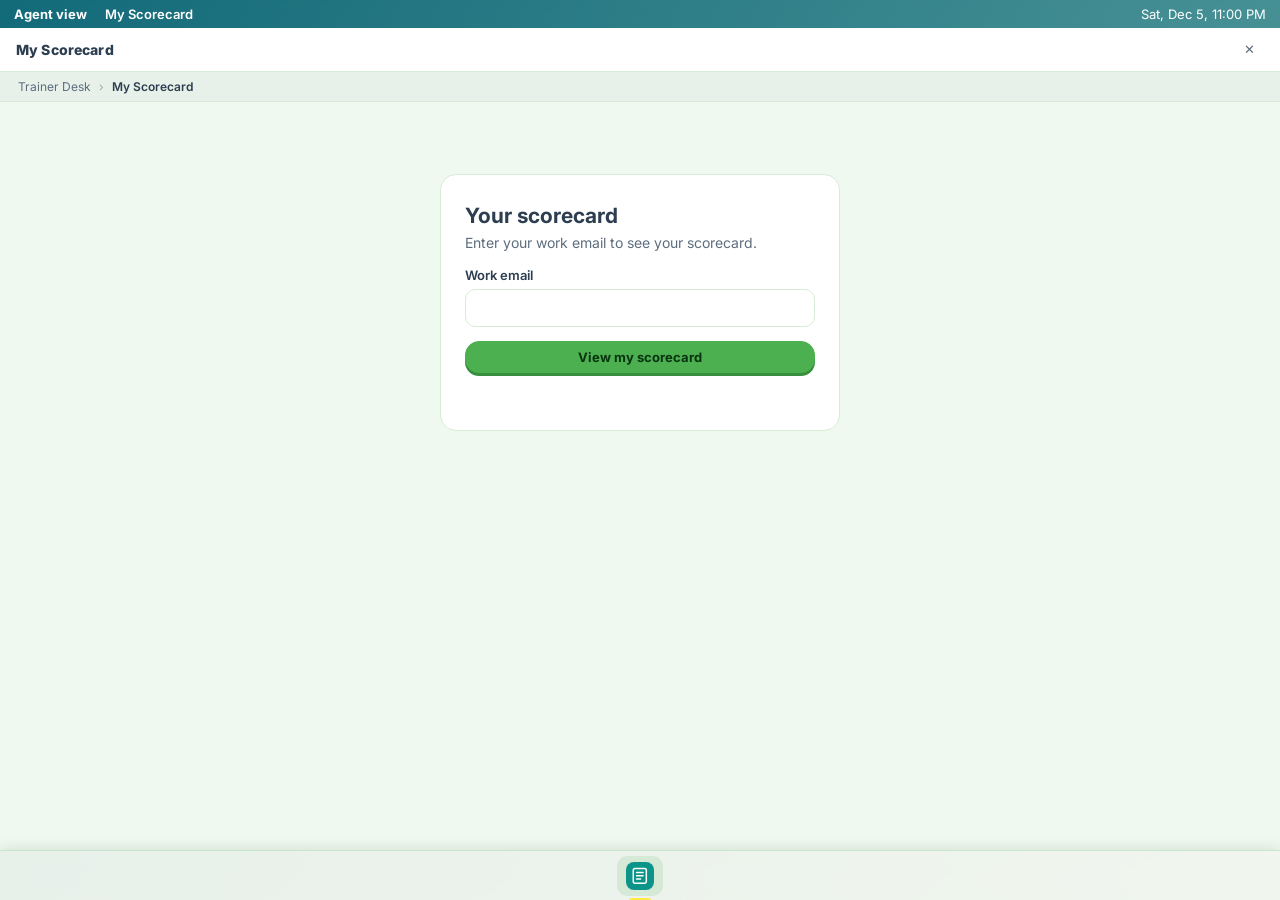
==== commit 66c558f5: "Team Lead view: read-only Cohort > Roster > Trainee with notes, team and individual reports; Setting" ====
--- a/index.html
+++ b/index.html
@@ -12,6 +12,7 @@
   <link rel="stylesheet" href="hrdocs/hrdocs.css" />
   <link rel="stylesheet" href="agentview/scorecard.css" />
   <link rel="stylesheet" href="agentview/agentview.css" />
+  <link rel="stylesheet" href="tlview/tlview.css" />
   <link rel="stylesheet" href="redesign/redesign.css" />
 </head>
 <body>
@@ -179,5 +180,6 @@
   <script src="agentview/render.js"></script>
   <script src="agentview/crypto.js"></script>
   <script src="agentview/agentview.js"></script>
+  <script src="tlview/tlview.js"></script>
 </body>
 </html>
--- a/coaching-compass/cc.css
+++ b/coaching-compass/cc.css
@@ -679,3 +679,13 @@
   :is(.cc-root, .cc-ui) table.speed-report .sp-ok{color:#15803d;}
   :is(.cc-root, .cc-ui) table.speed-report .sp-bad{color:#b91c1c;}
   :is(.cc-root, .cc-ui) table.speed-report .sp-sub{display:block;font-size:11px;font-weight:400;color:var(--ink-3,var(--muted));}
+
+/* Trainee photo */
+.t-avatar{display:inline-flex;align-items:center;justify-content:center;flex:none;border-radius:50%;overflow:hidden;background:var(--accent-soft,rgba(60,110,87,.15));color:var(--accent,#3c6e57);font-weight:700;vertical-align:middle}
+.t-avatar img{width:100%;height:100%;object-fit:cover;display:block}
+.t-namecell{display:inline-flex;align-items:center;gap:8px}
+.t-photo-row{display:flex;align-items:center;gap:10px;flex-wrap:wrap}
+.t-photo-btn{cursor:pointer;display:inline-flex;align-items:center;padding:7px 14px;border:1px solid var(--line,rgba(0,0,0,.15));border-radius:999px;background:var(--card,#fff);font-weight:600;font-size:13px}
+.t-photo-btn:hover{background:rgba(128,128,128,.1)}
+.roster-search{display:flex;align-items:center;gap:12px;margin:4px 0 12px;flex-wrap:wrap}
+.roster-search input{flex:1;min-width:220px;max-width:460px;padding:9px 12px;border:1px solid var(--line,rgba(0,0,0,.15));border-radius:10px;background:var(--card,#fff);color:inherit;font:inherit}
--- a/agentview/scorecard.css
+++ b/agentview/scorecard.css
@@ -29,3 +29,34 @@
 .ag-spot-top .ag-chip { margin: 0 0 0 auto; }
 .ag-empty { color: var(--muted); font-size: 13.5px; }
 .ag-foot { text-align: center; color: var(--muted); font-size: 12.5px; margin-top: 30px; }
+
+.ag-who { margin: -10px 0 18px; color: var(--muted); }
+.ag-who b { color: inherit; }
+.ag-ans { margin-top: 6px; }
+.ag-ans summary { cursor: pointer; color: var(--accent, inherit); font-size: 13px; }
+.ag-a { margin: 8px 0 0; padding: 8px 10px; border-left: 3px solid var(--line, rgba(128,128,128,.4)); border-radius: 4px; }
+.ag-a.ok { border-left-color: #2e9e5b; } .ag-a.no { border-left-color: #d1453b; }
+.ag-a p { margin: 2px 0; } .ag-key { color: var(--muted); }
+.ag-head { display: flex; align-items: center; gap: 16px; }
+.ag-photo { width: 128px; height: 128px; box-shadow: 0 2px 10px rgba(0,0,0,.12); border-radius: 50%; object-fit: cover; flex: none; }
+.ag-head { gap: 22px; margin-bottom: 18px; }
+.ag-head h2 { font-size: 30px; }
+.ag-fullname { font-size: 17px; font-weight: 600; margin-top: 2px; }
+.ag-head .ag-fullname + p { margin-top: 2px; }
+@media (max-width: 560px) { .ag-photo { width: 88px; height: 88px; } .ag-head h2 { font-size: 24px; } }
+.ag-proj { border-radius: 14px; padding: 14px 18px; margin: 0 0 18px; border: 1px solid; }
+.ag-proj.ok { background: var(--success-bg, rgba(52,199,89,.12)); border-color: rgba(52,199,89,.35); }
+.ag-proj.no { background: rgba(220,38,38,.08); border-color: rgba(220,38,38,.35); }
+.ag-proj-h { display: flex; align-items: center; gap: 10px; flex-wrap: wrap; }
+.ag-proj-badge { font-weight: 800; font-size: 18px; }
+.ag-proj.ok .ag-proj-badge { color: var(--success-ink, #1d7a3a); }
+.ag-proj.no .ag-proj-badge { color: #c62828; }
+.ag-proj-h small { color: var(--muted); }
+.ag-proj p { margin: 6px 0 0; } .ag-proj ul { margin: 6px 0 0; padding-left: 20px; }
+.ag-proj-foot { font-size: 13px; color: var(--muted); }
+.ag-sub { margin: -4px 0 10px; color: var(--muted); font-size: 13.5px; }
+.ag-imp { padding: 12px 16px; border: 1px solid var(--line, rgba(128,128,128,.25)); border-radius: 12px; margin-bottom: 10px; background: var(--card, transparent); }
+.ag-imp h4 { margin: 0 0 4px; font-size: 15px; } .ag-imp h4 small { font-weight: 400; color: var(--muted); }
+.ag-imp-l { margin: 8px 0 2px; font-weight: 700; font-size: 12.5px; text-transform: uppercase; letter-spacing: .04em; color: var(--muted); }
+.ag-imp ul { margin: 0; padding-left: 20px; }
+.ag-head + .ag-who { margin-top: -14px; }
--- a/agentview/agentview.css
+++ b/agentview/agentview.css
@@ -32,3 +32,10 @@
 .ag-actions { display: flex; align-items: center; gap: 10px; flex-wrap: wrap; padding: 14px 22px 4px; }
 .ag-msg { font-size: 13px; color: var(--muted); }
 .ag-note { padding: 0 22px 24px; margin: 6px 0 0; font-size: 12.5px; color: var(--muted); }
+
+.ag-gate{max-width:400px;margin:8vh auto 0;padding:28px 24px;background:var(--card,#fff);border:1px solid var(--line,#ddd);border-radius:16px}
+.ag-gate h2{margin:0 0 6px}.ag-gate p{margin:0 0 16px;color:var(--muted)}
+.ag-gate label{display:grid;gap:6px;margin-bottom:14px;font-size:13px;font-weight:600}
+.ag-gate input{padding:10px 12px;border:1px solid var(--line,#ddd);border-radius:10px;background:var(--bg,#fff);color:inherit;font:inherit}
+.ag-gate .btn{width:100%}.ag-gerr{min-height:1.4em;color:#dc2626!important;font-size:13.5px;margin:10px 0 0!important}.ag-gnote{font-size:12.5px}
+body.agent-mode #ws-banner { display: none !important; }
--- a/tlview/tlview.css
+++ b/tlview/tlview.css
@@ -0,0 +1,43 @@
+/* Team Lead view */
+body.tl-mode .menubar { background: rgba(99, 102, 241, 0.6); }
+body.tl-mode :is(#dataBtn, #aboutBtn, #bell, #avatar-btn) { display: none !important; }
+body.tl-mode #ws-banner { display: none !important; }
+.tl-app { overflow: auto; }
+.tl-bar { padding: 8px 20px; font-size: 12.5px; font-weight: 600; color: #4f46e5; background: rgba(99, 102, 241, 0.08); border-bottom: 1px solid rgba(99, 102, 241, 0.18); }
+.tl-wrap { max-width: 1100px; margin: 0 auto; padding: 18px 20px 40px; }
+.tl-head { display: flex; align-items: flex-start; justify-content: space-between; gap: 12px; margin-bottom: 14px; flex-wrap: wrap; }
+.tl-head h2 { margin: 0; font-size: 24px; }
+.tl-sub { display: block; color: var(--muted); font-size: 13px; margin: 2px 0 0; }
+.tl-cards { display: grid; grid-template-columns: repeat(auto-fill, minmax(260px, 1fr)); gap: 12px; }
+.tl-card { display: grid; gap: 4px; text-align: left; padding: 16px; border: 1px solid var(--line, rgba(128,128,128,.25)); border-radius: 14px; background: var(--card, #fff); color: inherit; font: inherit; cursor: pointer; }
+.tl-card:hover { border-color: #6366f1; box-shadow: 0 2px 10px rgba(99,102,241,.12); }
+.tl-card b { font-size: 16px; } .tl-card small { color: var(--muted); }
+.tl-card-n { font-weight: 600; margin-top: 4px; }
+.tl-card-st { display: flex; gap: 6px; flex-wrap: wrap; }
+.tl-badge { display: inline-block; font-size: 12px; font-weight: 700; padding: 2px 9px; border-radius: 999px; white-space: nowrap; }
+.tl-badge.ok { background: rgba(52,199,89,.15); color: #1d7a3a; }
+.tl-badge.no { background: rgba(220,38,38,.12); color: #c62828; }
+.tl-badge.plain { background: rgba(128,128,128,.14); color: var(--muted); }
+.tl-tablewrap { overflow-x: auto; }
+.tl-table td, .tl-table th { vertical-align: middle; }
+.tl-table tbody tr[data-tl-trainee] { cursor: pointer; }
+.tl-table tbody tr[data-tl-trainee]:hover { background: rgba(99,102,241,.06); }
+.tl-n { text-align: right; font-variant-numeric: tabular-nums; white-space: nowrap; }
+.tl-n.ok { color: #1d7a3a; font-weight: 700; } .tl-n.no { color: #c62828; font-weight: 700; }
+.tl-namecell { display: inline-flex; align-items: center; gap: 10px; }
+.tl-av { display: inline-flex; align-items: center; justify-content: center; flex: none; border-radius: 50%; overflow: hidden; background: rgba(99,102,241,.14); color: #4f46e5; font-weight: 700; }
+.tl-av img { width: 100%; height: 100%; object-fit: cover; }
+.tl-note { padding: 10px 14px; border: 1px solid var(--line, rgba(128,128,128,.25)); border-radius: 10px; margin-bottom: 8px; }
+.tl-note-h { display: flex; gap: 8px; align-items: center; } .tl-note-h small { color: var(--muted); }
+.tl-note p { margin: 6px 0 0; white-space: pre-wrap; }
+.tl-acts { display: inline-flex; gap: 8px; align-items: center; flex-wrap: wrap; }
+.tl-msg { font-size: 13px; color: var(--muted); }
+.tl-report h1 { font-size: 24px; margin: 0 0 4px; }
+#tlPrint { display: none; }
+@media print {
+  body.tl-printing > *:not(#tlPrint) { display: none !important; }
+  body.tl-printing #tlPrint { display: block !important; padding: 0 8px; }
+  body.tl-printing { background: #fff !important; }
+}
+.tl-app .btn-primary { background: #4f46e5 !important; border-color: #4f46e5 !important; color: #fff !important; }
+.tl-app .btn-primary:hover { background: #4338ca !important; }
--- a/redesign/redesign.css
+++ b/redesign/redesign.css
@@ -158,3 +158,10 @@
   .dock-item.group-start { margin-left: 4px; }
 }
 @media (prefers-reduced-motion: reduce) { .window { animation: none; } }
+
+/* Metrics and Coaching, split into four apps: a small tab row for the apps that hold two sections. */
+.grp-tabs{display:flex;gap:6px;margin:0 0 12px;flex-wrap:wrap}
+.grp-tabs[hidden]{display:none}
+.grp-tab{border:1px solid var(--line,rgba(128,128,128,.3));background:transparent;color:inherit;border-radius:999px;padding:6px 14px;font:inherit;font-size:13px;cursor:pointer}
+.grp-tab:hover{background:rgba(128,128,128,.12)}
+.grp-tab.on{background:var(--accent,#3c6e57);border-color:var(--accent,#3c6e57);color:#fff}
